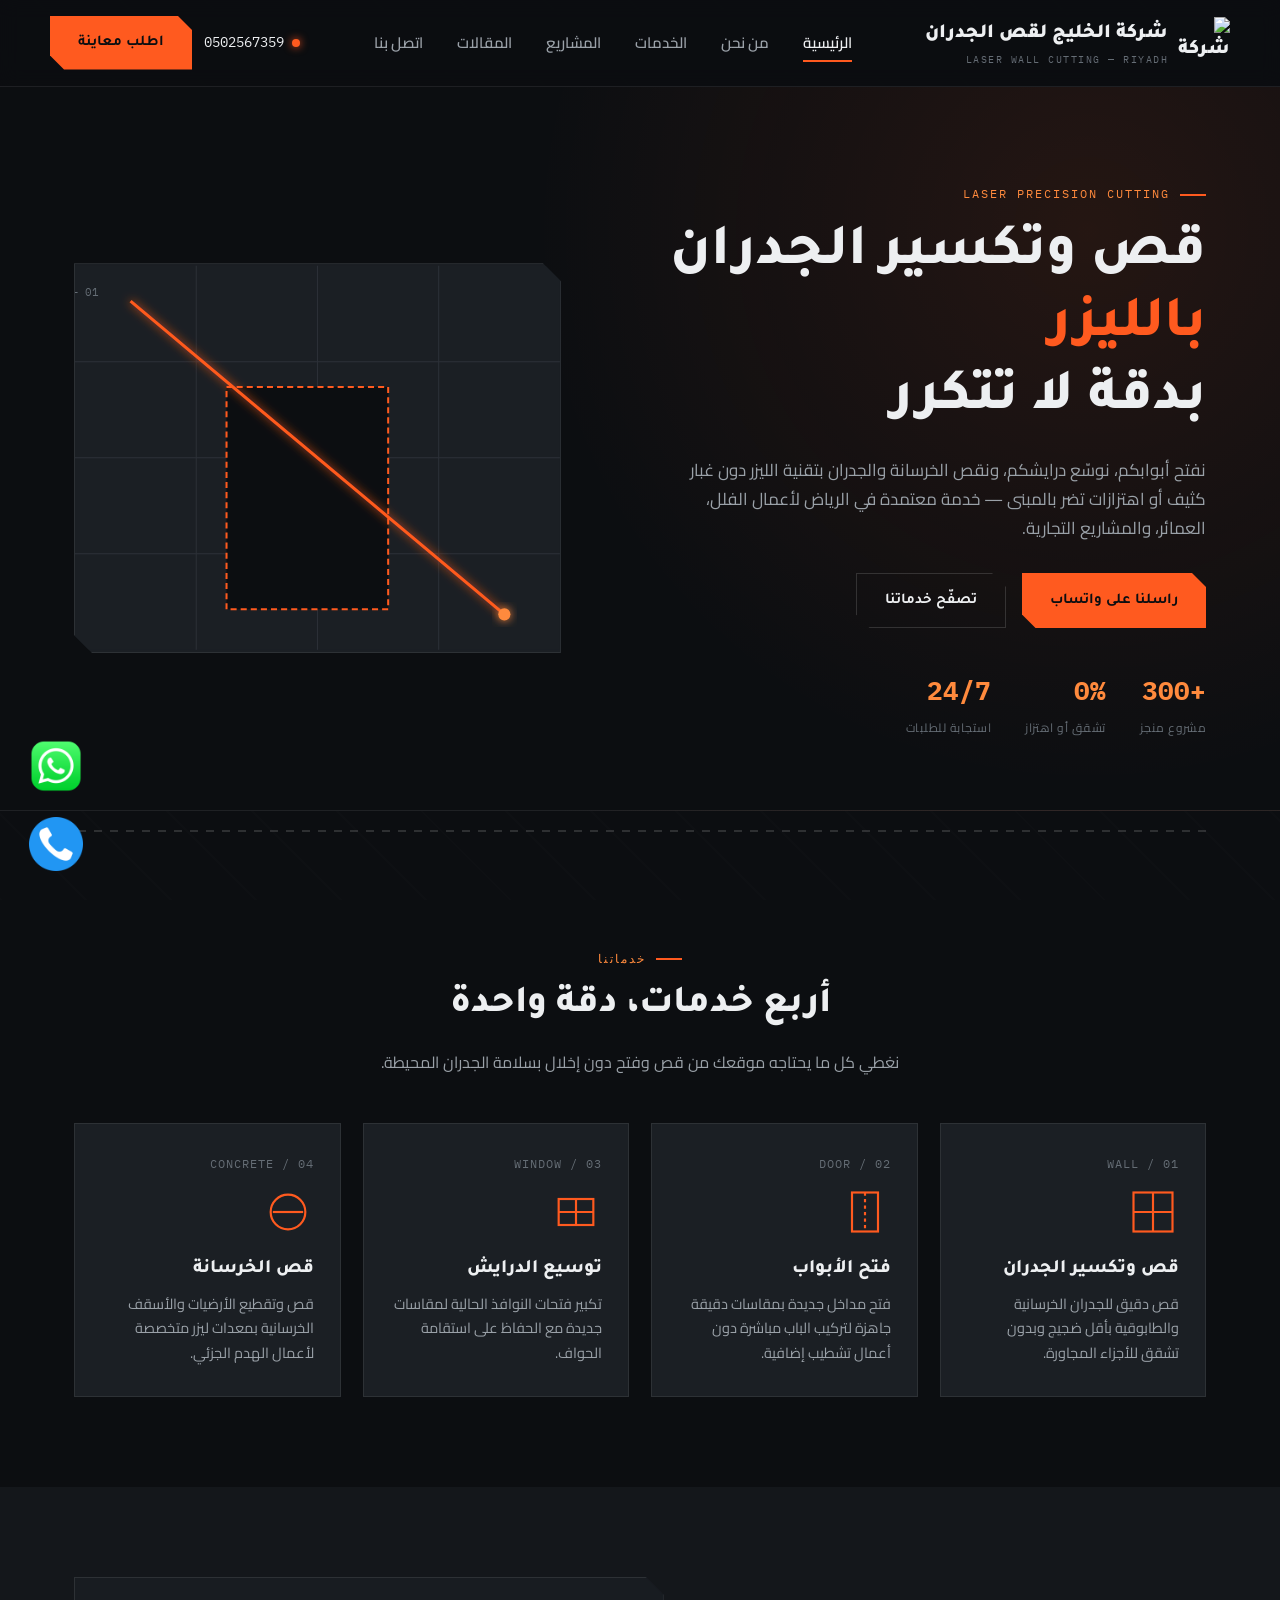
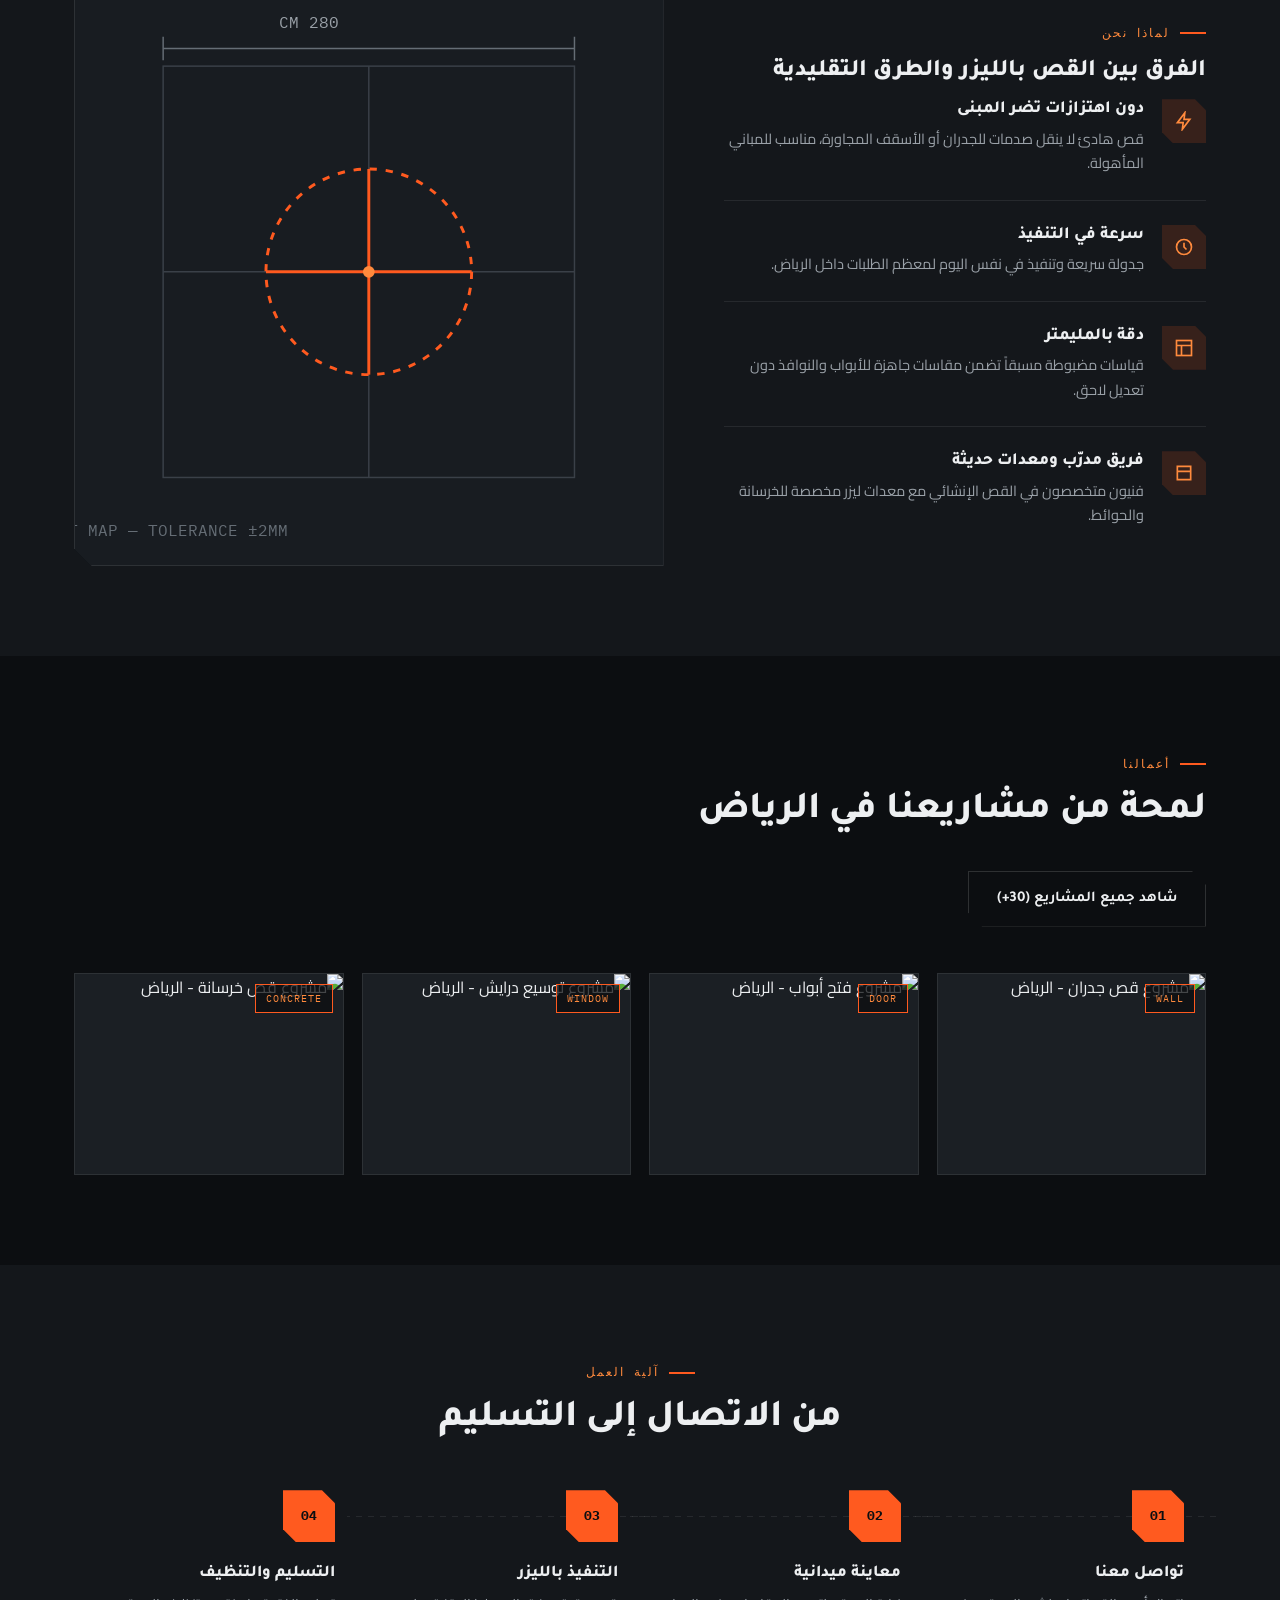
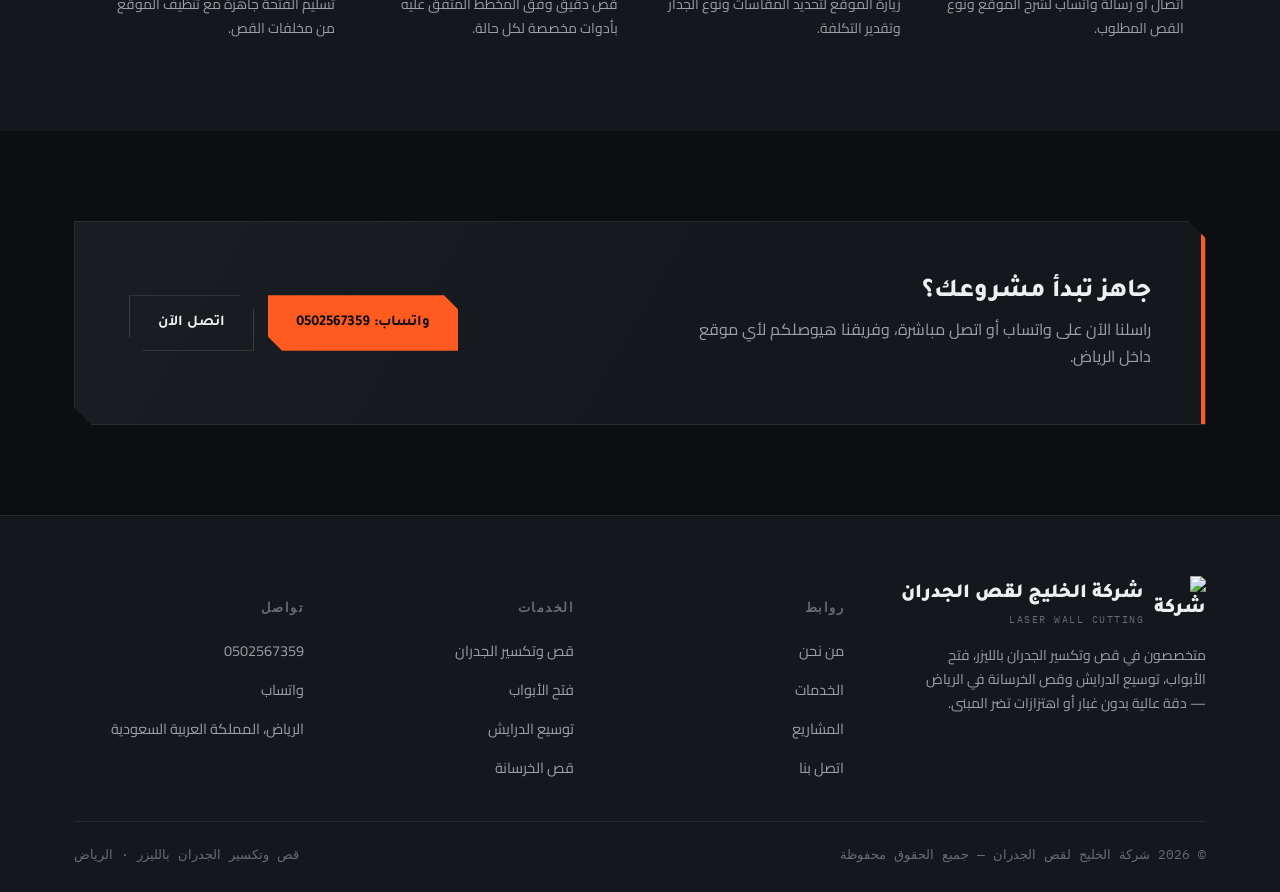
==== index.html @ 2fb1eea0 "nnnnn" ====
<!doctype html>
<html lang="ar" dir="rtl">
<head>
<meta charset="UTF-8">
<meta name="viewport" content="width=device-width, initial-scale=1.0">
<title>شركة الخليج لقص الجدران | قص وتكسير الجدران بالليزر في الرياض</title>
<meta name="description" content="شركة الخليج لقص الجدران - شركة متخصصة في قص وتكسير الجدران بالليزر، فتح الأبواب، توسيع الدرايش وقص الخرسانة في الرياض. دقة عالية بدون غبار أو اهتزازات.">
<link rel="preconnect" href="https://fonts.googleapis.com">
<link rel="preconnect" href="https://fonts.gstatic.com" crossorigin>
<link href="https://fonts.googleapis.com/css2?family=Tajawal:wght@500;700;800;900&family=Cairo:wght@400;500;600;700&family=IBM+Plex+Mono:wght@400;500&display=swap" rel="stylesheet">
<link rel="stylesheet" href="css/style.css">
</head>
<body>

<header class="site-header">
  <div class="container nav-wrap">
    <a href="index.html" class="brand">
      <img class="brand-logo" src="images/logo.png" alt="شركة الخليج لقص الجدران">
      <span>شركة الخليج لقص الجدران<small>LASER WALL CUTTING — RIYADH</small></span>
    </a>
    <nav class="nav-links">
      <a href="index.html" class="active">الرئيسية</a>
      <a href="about.html">من نحن</a>
      <a href="services.html">الخدمات</a>
      <a href="projects.html">المشاريع</a>
      <a href="articles.html">المقالات</a>
      <a href="contact.html">اتصل بنا</a>
    </nav>
    <div class="nav-cta">
      <a href="tel:+966502567359" class="nav-phone"><span class="dot"></span> 0502567359</a>
      <a href="contact.html" class="btn btn-primary">اطلب معاينة</a>
    </div>
    <button class="menu-toggle" aria-label="القائمة">☰</button>
  </div>
</header>

<!-- ============ HERO ============ -->
<section class="hero">
  <div class="container hero-grid">
    <div>
      <div class="eyebrow">LASER PRECISION CUTTING</div>
      <h1>قص وتكسير الجدران <span>بالليزر</span><br>بدقة لا تتكرر</h1>
      <p class="hero-lead">
        نفتح أبوابكم، نوسّع درايشكم، ونقص الخرسانة والجدران بتقنية الليزر
        دون غبار كثيف أو اهتزازات تضر بالمبنى — خدمة معتمدة في الرياض
        لأعمال الفلل، العمائر، والمشاريع التجارية.
      </p>
      <div class="hero-actions">
        <a href="#" class="btn btn-primary" data-whatsapp-link>راسلنا على واتساب</a>
        <a href="services.html" class="btn btn-outline">تصفّح خدماتنا</a>
      </div>
      <div class="hero-stats">
        <div class="stat"><b>+300</b><span>مشروع منجز</span></div>
        <div class="stat"><b>0%</b><span>تشقق أو اهتزاز</span></div>
        <div class="stat"><b>24/7</b><span>استجابة للطلبات</span></div>
      </div>
    </div>
    <div class="hero-art cut-corner">
      <svg viewBox="0 0 480 380" xmlns="http://www.w3.org/2000/svg">
        <defs>
          <filter id="glow1" x="-50%" y="-50%" width="200%" height="200%">
            <feGaussianBlur stdDeviation="5" result="blur"/>
            <feMerge><feMergeNode in="blur"/><feMergeNode in="SourceGraphic"/></feMerge>
          </filter>
        </defs>
        <rect width="480" height="380" fill="#1b1f24"/>
        <g stroke="#2c3138" stroke-width="1">
          <line x1="0" y1="95" x2="480" y2="95"/>
          <line x1="0" y1="190" x2="480" y2="190"/>
          <line x1="0" y1="285" x2="480" y2="285"/>
          <line x1="120" y1="0" x2="120" y2="380"/>
          <line x1="240" y1="0" x2="240" y2="380"/>
          <line x1="360" y1="0" x2="360" y2="380"/>
        </g>
        <rect x="150" y="120" width="160" height="220" fill="#0c0e11" stroke="#ff5a1f" stroke-width="2" stroke-dasharray="6 4"/>
        <line x1="55" y1="35" x2="425" y2="345" stroke="#ff5a1f" stroke-width="3" filter="url(#glow1)"/>
        <circle cx="425" cy="345" r="6" fill="#ff8a3d" filter="url(#glow1)"/>
        <text x="24" y="30" font-family="IBM Plex Mono, monospace" font-size="11" fill="#656d75">WALL SECTION — 01</text>
      </svg>
    </div>
  </div>
</section>

<div class="container">
  <div class="laser-divider"><div class="beam-line"></div><div class="spark"></div></div>
</div>

<!-- ============ SERVICES ============ -->
<section class="section reveal">
  <div class="container">
    <div class="section-head center">
      <div class="eyebrow" style="justify-content:center">خدماتنا</div>
      <h2>أربع خدمات، دقة واحدة</h2>
      <p>نغطي كل ما يحتاجه موقعك من قص وفتح دون إخلال بسلامة الجدران المحيطة.</p>
    </div>
    <div class="services-grid">
      <div class="service-card">
        <span class="num">01 / WALL</span>
        <div class="icon"><svg viewBox="0 0 48 48" fill="none" stroke="currentColor" stroke-width="2"><rect x="6" y="6" width="36" height="36"/><line x1="6" y1="24" x2="42" y2="24"/><line x1="24" y1="6" x2="24" y2="42"/></svg></div>
        <h3>قص وتكسير الجدران</h3>
        <p>قص دقيق للجدران الخرسانية والطابوقية بأقل ضجيج وبدون تشقق للأجزاء المجاورة.</p>
      </div>
      <div class="service-card">
        <span class="num">02 / DOOR</span>
        <div class="icon"><svg viewBox="0 0 48 48" fill="none" stroke="currentColor" stroke-width="2"><rect x="12" y="6" width="24" height="36"/><line x1="24" y1="6" x2="24" y2="42" stroke-dasharray="3 3"/></svg></div>
        <h3>فتح الأبواب</h3>
        <p>فتح مداخل جديدة بمقاسات دقيقة جاهزة لتركيب الباب مباشرة دون أعمال تشطيب إضافية.</p>
      </div>
      <div class="service-card">
        <span class="num">03 / WINDOW</span>
        <div class="icon"><svg viewBox="0 0 48 48" fill="none" stroke="currentColor" stroke-width="2"><rect x="8" y="12" width="32" height="24"/><line x1="8" y1="24" x2="40" y2="24"/><line x1="24" y1="12" x2="24" y2="36"/></svg></div>
        <h3>توسيع الدرايش</h3>
        <p>تكبير فتحات النوافذ الحالية لمقاسات جديدة مع الحفاظ على استقامة الحواف.</p>
      </div>
      <div class="service-card">
        <span class="num">04 / CONCRETE</span>
        <div class="icon"><svg viewBox="0 0 48 48" fill="none" stroke="currentColor" stroke-width="2"><circle cx="24" cy="24" r="16"/><line x1="10" y1="24" x2="38" y2="24"/></svg></div>
        <h3>قص الخرسانة</h3>
        <p>قص وتقطيع الأرضيات والأسقف الخرسانية بمعدات ليزر متخصصة لأعمال الهدم الجزئي.</p>
      </div>
    </div>
  </div>
</section>

<!-- ============ WHY US ============ -->
<section class="section section-alt reveal">
  <div class="container why-wrap">
    <div>
      <div class="eyebrow">لماذا نحن</div>
      <h2>الفرق بين القص بالليزر والطرق التقليدية</h2>
      <div class="why-list">
        <div class="why-item">
          <div class="why-icon"><svg width="20" height="20" viewBox="0 0 24 24" fill="none" stroke="currentColor" stroke-width="2"><path d="M13 2 4 14h7l-1 8 9-12h-7z"/></svg></div>
          <div><h4>دون اهتزازات تضر المبنى</h4><p>قص هادئ لا ينقل صدمات للجدران أو الأسقف المجاورة، مناسب للمباني المأهولة.</p></div>
        </div>
        <div class="why-item">
          <div class="why-icon"><svg width="20" height="20" viewBox="0 0 24 24" fill="none" stroke="currentColor" stroke-width="2"><circle cx="12" cy="12" r="9"/><path d="M12 7v5l3 3"/></svg></div>
          <div><h4>سرعة في التنفيذ</h4><p>جدولة سريعة وتنفيذ في نفس اليوم لمعظم الطلبات داخل الرياض.</p></div>
        </div>
        <div class="why-item">
          <div class="why-icon"><svg width="20" height="20" viewBox="0 0 24 24" fill="none" stroke="currentColor" stroke-width="2"><rect x="3" y="3" width="18" height="18"/><path d="M3 9h18M9 21V9"/></svg></div>
          <div><h4>دقة بالمليمتر</h4><p>قياسات مضبوطة مسبقاً تضمن مقاسات جاهزة للأبواب والنوافذ دون تعديل لاحق.</p></div>
        </div>
        <div class="why-item">
          <div class="why-icon"><svg width="20" height="20" viewBox="0 0 24 24" fill="none" stroke="currentColor" stroke-width="2"><path d="M4 4h16v16H4z"/><path d="M4 10h16"/></svg></div>
          <div><h4>فريق مدرّب ومعدات حديثة</h4><p>فنيون متخصصون في القص الإنشائي مع معدات ليزر مخصصة للخرسانة والحوائط.</p></div>
        </div>
      </div>
    </div>
    <div class="why-visual cut-corner">
      <svg viewBox="0 0 400 400" xmlns="http://www.w3.org/2000/svg">
        <rect width="400" height="400" fill="#181c21"/>
        <g stroke="#3a4048" stroke-width="1" fill="none">
          <rect x="60" y="60" width="280" height="280"/>
          <line x1="60" y1="200" x2="340" y2="200"/>
          <line x1="200" y1="60" x2="200" y2="340"/>
        </g>
        <line x1="60" y1="48" x2="340" y2="48" stroke="#656d75" stroke-width="1"/>
        <line x1="60" y1="40" x2="60" y2="56" stroke="#656d75"/>
        <line x1="340" y1="40" x2="340" y2="56" stroke="#656d75"/>
        <text x="180" y="34" font-family="IBM Plex Mono, monospace" font-size="11" fill="#9aa1a8">280 CM</text>
        <circle cx="200" cy="200" r="70" fill="none" stroke="#ff5a1f" stroke-width="2" stroke-dasharray="5 6"/>
        <line x1="200" y1="130" x2="200" y2="270" stroke="#ff5a1f" stroke-width="2"/>
        <line x1="130" y1="200" x2="270" y2="200" stroke="#ff5a1f" stroke-width="2"/>
        <circle cx="200" cy="200" r="4" fill="#ff8a3d"/>
        <text x="145" y="380" font-family="IBM Plex Mono, monospace" font-size="11" fill="#656d75">CUT MAP — TOLERANCE ±2MM</text>
      </svg>
    </div>
  </div>
</section>

<!-- ============ PROJECTS PREVIEW ============ -->
<section class="section reveal">
  <div class="container">
    <div class="section-head" style="display:flex; align-items:flex-end; justify-content:space-between; flex-wrap:wrap; gap:16px;">
      <div>
        <div class="eyebrow">أعمالنا</div>
        <h2>لمحة من مشاريعنا في الرياض</h2>
      </div>
      <a href="projects.html" class="btn btn-outline">شاهد جميع المشاريع (30+)</a>
    </div>
    <div class="projects-grid">
      <div class="project-tile cut-corner-sm">
        <img src="images/projects/project-02.svg" alt="مشروع قص جدران - الرياض" loading="lazy">
        <span class="tag">WALL</span>
      </div>
      <div class="project-tile cut-corner-sm">
        <img src="images/projects/project-10.svg" alt="مشروع فتح أبواب - الرياض" loading="lazy">
        <span class="tag">DOOR</span>
      </div>
      <div class="project-tile cut-corner-sm">
        <img src="images/projects/project-17.svg" alt="مشروع توسيع درايش - الرياض" loading="lazy">
        <span class="tag">WINDOW</span>
      </div>
      <div class="project-tile cut-corner-sm">
        <img src="images/projects/project-25.svg" alt="مشروع قص خرسانة - الرياض" loading="lazy">
        <span class="tag">CONCRETE</span>
      </div>
    </div>
  </div>
</section>

<!-- ============ PROCESS ============ -->
<section class="section section-alt reveal">
  <div class="container">
    <div class="section-head center">
      <div class="eyebrow" style="justify-content:center">آلية العمل</div>
      <h2>من الاتصال إلى التسليم</h2>
    </div>
    <div class="process-track">
      <div class="process-step">
        <div class="step-num">01</div>
        <h4>تواصل معنا</h4>
        <p>اتصال أو رسالة واتساب لشرح الموقع ونوع القص المطلوب.</p>
      </div>
      <div class="process-step">
        <div class="step-num">02</div>
        <h4>معاينة ميدانية</h4>
        <p>زيارة الموقع لتحديد المقاسات ونوع الجدار وتقدير التكلفة.</p>
      </div>
      <div class="process-step">
        <div class="step-num">03</div>
        <h4>التنفيذ بالليزر</h4>
        <p>قص دقيق وفق المخطط المتفق عليه بأدوات مخصصة لكل حالة.</p>
      </div>
      <div class="process-step">
        <div class="step-num">04</div>
        <h4>التسليم والتنظيف</h4>
        <p>تسليم الفتحة جاهزة مع تنظيف الموقع من مخلفات القص.</p>
      </div>
    </div>
  </div>
</section>

<!-- ============ CTA ============ -->
<section class="section reveal">
  <div class="container">
    <div class="cta-band cut-corner">
      <div>
        <h3>جاهز تبدأ مشروعك؟</h3>
        <p>راسلنا الآن على واتساب أو اتصل مباشرة، وفريقنا هيوصلكم لأي موقع داخل الرياض.</p>
      </div>
      <div class="cta-actions">
        <a href="#" class="btn btn-primary" data-whatsapp-link>واتساب: 0502567359</a>
        <a href="#" class="btn btn-outline" data-call-link>اتصل الآن</a>
      </div>
    </div>
  </div>
</section>

<!-- ============ FOOTER ============ -->
<footer class="site-footer">
  <div class="container">
    <div class="footer-grid">
      <div class="footer-brand">
        <a href="index.html" class="brand" style="margin-bottom:16px;">
          <img class="brand-logo" src="images/logo.png" alt="شركة الخليج لقص الجدران">
          <span>شركة الخليج لقص الجدران<small>LASER WALL CUTTING</small></span>
        </a>
        <p>متخصصون في قص وتكسير الجدران بالليزر، فتح الأبواب، توسيع الدرايش وقص الخرسانة في الرياض — دقة عالية بدون غبار أو اهتزازات تضر المبنى.</p>
      </div>
      <div class="footer-col">
        <h5>روابط</h5>
        <ul>
          <li><a href="about.html">من نحن</a></li>
          <li><a href="services.html">الخدمات</a></li>
          <li><a href="projects.html">المشاريع</a></li>
          <li><a href="contact.html">اتصل بنا</a></li>
        </ul>
      </div>
      <div class="footer-col">
        <h5>الخدمات</h5>
        <ul>
          <li><a href="services.html">قص وتكسير الجدران</a></li>
          <li><a href="services.html">فتح الأبواب</a></li>
          <li><a href="services.html">توسيع الدرايش</a></li>
          <li><a href="services.html">قص الخرسانة</a></li>
        </ul>
      </div>
      <div class="footer-col">
        <h5>تواصل</h5>
        <ul>
          <li><a href="tel:+966502567359">0502567359</a></li>
          <li><a href="#" data-whatsapp-link>واتساب</a></li>
          <li><a href="contact.html">الرياض، المملكة العربية السعودية</a></li>
        </ul>
      </div>
    </div>
    <div class="footer-bottom">
      <span>© 2026 شركة الخليج لقص الجدران — جميع الحقوق محفوظة</span>
      <span>قص وتكسير الجدران بالليزر · الرياض</span>
    </div>
  </div>
</footer>

<div class="fab-stack">
  <a href="#" class="fab fab-whatsapp" data-whatsapp-link target="_blank" aria-label="تواصل عبر واتساب">
    <img src="icons/whatsapp.png" alt="واتساب">
    <span class="fab-label">راسلنا واتساب</span>
  </a>
  <a href="#" class="fab fab-call" data-call-link aria-label="اتصل الآن">
    <img src="icons/call.png" alt="اتصال">
    <span class="fab-label">اتصل الآن</span>
  </a>
</div>

<script src="js/script.js"></script>
</body>
</html>
---- css/style.css ----
/* =========================================================
   خط القطع | Khat Al-Qat' — Laser Wall Cutting, Riyadh
   Design tokens: graphite dark theme + laser-orange accent
   Signature: chamfered "cut corner" edges + animated laser divider
   ========================================================= */

:root{
  --bg:            #0c0e11;
  --bg-elevated:   #14171b;
  --surface:       #1b1f24;
  --surface-2:     #22262c;
  --border:        rgba(255,255,255,0.08);
  --border-strong: rgba(255,255,255,0.14);

  --steel:         #576270;
  --steel-light:   #7c8794;
  --concrete:      #948d7f;

  --laser:         #ff5a1f;
  --laser-bright:  #ff8a3d;
  --laser-dim:     rgba(255,90,31,0.15);

  --text:          #edeff1;
  --text-muted:    #9aa1a8;
  --text-faint:    #656d75;

  --font-display: 'Tajawal', sans-serif;
  --font-body:    'Cairo', sans-serif;
  --font-mono:    'IBM Plex Mono', monospace;

  --cut: 18px; /* chamfer size for signature cut-corner shape */
  --radius: 4px;

  --shadow-soft: 0 10px 30px rgba(0,0,0,0.35);
  --shadow-laser: 0 0 24px rgba(255,90,31,0.35);
}

*, *::before, *::after{ box-sizing: border-box; }
html{ scroll-behavior: smooth; }
body{
  margin:0;
  background: var(--bg);
  color: var(--text);
  font-family: var(--font-body);
  line-height: 1.7;
  -webkit-font-smoothing: antialiased;
  overflow-x: hidden;
}
img{ max-width:100%; display:block; }
a{ color: inherit; text-decoration:none; }
ul{ margin:0; padding:0; list-style:none; }
h1,h2,h3,h4{
  font-family: var(--font-display);
  margin: 0 0 .5em;
  line-height: 1.25;
  font-weight: 800;
}
p{ margin: 0 0 1em; color: var(--text-muted); }
section{ position: relative; }

.container{
  width: 100%;
  max-width: 1180px;
  margin: 0 auto;
  padding: 0 24px;
}

/* Background concrete texture (very subtle) */
body::before{
  content:"";
  position: fixed; inset:0;
  background-image:
    repeating-linear-gradient(45deg, rgba(255,255,255,0.012) 0 2px, transparent 2px 60px);
  pointer-events: none;
  z-index: 0;
}

/* ---------- Eyebrow / label ---------- */
.eyebrow{
  display:inline-flex;
  align-items:center;
  gap:10px;
  font-family: var(--font-mono);
  font-size: 12px;
  letter-spacing: 2px;
  color: var(--laser-bright);
  text-transform: uppercase;
  margin-bottom: 14px;
}
.eyebrow::before{
  content:"";
  width: 26px; height: 2px;
  background: var(--laser);
  display:inline-block;
}

/* ---------- Signature: chamfered "cut corner" shape ---------- */
.cut-corner{
  clip-path: polygon(0 0, calc(100% - var(--cut)) 0, 100% var(--cut), 100% 100%, var(--cut) 100%, 0 calc(100% - var(--cut)));
  position: relative;
}
.cut-corner-sm{
  --cut: 10px;
}

/* ---------- Signature: laser divider ---------- */
.laser-divider{
  position: relative;
  height: 40px;
  display:flex;
  align-items:center;
  overflow: hidden;
}
.laser-divider .beam-line{
  width:100%; height:2px;
  background: repeating-linear-gradient(to left, var(--border-strong) 0 8px, transparent 8px 16px);
}
.laser-divider .spark{
  position:absolute;
  right: -6%;
  top: 50%;
  width: 10px; height:10px;
  margin-top:-5px;
  border-radius:50%;
  background: var(--laser-bright);
  box-shadow: 0 0 12px 3px var(--laser), 0 0 24px 6px rgba(255,90,31,0.4);
  animation: travel 5s linear infinite;
}
@keyframes travel{
  0%{ right: -6%; }
  100%{ right: 106%; }
}
@media (prefers-reduced-motion: reduce){
  .laser-divider .spark{ animation: none; display:none; }
}

/* ---------- Buttons ---------- */
.btn{
  display: inline-flex;
  align-items: center;
  justify-content:center;
  gap: 10px;
  font-family: var(--font-display);
  font-weight: 700;
  font-size: 15px;
  padding: 14px 28px;
  border: none;
  cursor: pointer;
  clip-path: polygon(0 0, calc(100% - 14px) 0, 100% 14px, 100% 100%, 14px 100%, 0 calc(100% - 14px));
  transition: transform .2s ease, box-shadow .2s ease, background .2s ease;
  white-space: nowrap;
}
.btn-primary{
  background: var(--laser);
  color: #0c0e11;
}
.btn-primary:hover{
  background: var(--laser-bright);
  box-shadow: var(--shadow-laser);
  transform: translateY(-2px);
}
.btn-outline{
  background: transparent;
  color: var(--text);
  border: 1px solid var(--border-strong);
}
.btn-outline:hover{
  border-color: var(--laser);
  color: var(--laser-bright);
}
.btn-block{ width:100%; }

/* ---------- Header ---------- */
.site-header{
  position: sticky; top:0; z-index: 100;
  background: rgba(12,14,17,0.85);
  backdrop-filter: blur(10px);
  border-bottom: 1px solid var(--border);
}
.nav-wrap{
  display:flex; align-items:center; justify-content:space-between;
  padding: 16px 0;
}
.brand{
  display:flex; align-items:center; gap:10px;
  font-family: var(--font-display);
  font-weight: 900;
  font-size: 20px;
  color: var(--text);
}
.brand-logo{
  width: 52px;
  height: 52px;
  object-fit: contain;
  display:block;
  flex-shrink:0;
}
.brand small{
  display:block;
  font-family: var(--font-mono);
  font-size: 10px;
  letter-spacing: 1.5px;
  color: var(--text-faint);
  font-weight: 400;
}
.nav-links{
  display:flex; align-items:center; gap: 34px;
}
.nav-links a{
  font-size: 15px;
  color: var(--text-muted);
  font-weight: 600;
  position: relative;
  padding: 6px 0;
}
.nav-links a:hover, .nav-links a.active{ color: var(--text); }
.nav-links a.active::after{
  content:"";
  position:absolute; right:0; bottom:0;
  width:100%; height:2px;
  background: var(--laser);
}
.nav-cta{ display:flex; align-items:center; gap:12px; }
.nav-phone{
  font-family: var(--font-mono);
  font-size: 14px;
  color: var(--text);
  display:flex; align-items:center; gap:8px;
}
.nav-phone .dot{
  width:8px;height:8px;border-radius:50%;
  background: var(--laser); box-shadow: 0 0 8px var(--laser);
}
.menu-toggle{
  display:none;
  background:none; border:none; color:var(--text); font-size:26px; cursor:pointer;
}

@media (max-width: 900px){
  .nav-links{
    position: fixed; inset: 72px 0 0 0;
    background: var(--bg-elevated);
    flex-direction: column;
    padding: 30px 24px;
    gap: 24px;
    transform: translateY(-120%);
    transition: transform .3s ease;
    border-top: 1px solid var(--border);
  }
  .nav-links.open{ transform: translateY(0); }
  .menu-toggle{ display:block; }
  .nav-phone{ display:none; }
}

/* ---------- Hero ---------- */
.hero{
  position: relative;
  padding: 90px 0 70px;
  background:
    radial-gradient(circle at 85% 20%, rgba(255,90,31,0.10), transparent 45%),
    var(--bg);
  border-bottom: 1px solid var(--border);
  overflow:hidden;
}
.hero-grid{
  display:grid;
  grid-template-columns: 1.1fr .9fr;
  gap: 50px;
  align-items:center;
}
.hero h1{
  font-size: clamp(34px, 5vw, 58px);
  margin-bottom: 20px;
}
.hero h1 span{ color: var(--laser); }
.hero-lead{
  font-size: 17px;
  max-width: 520px;
  color: var(--text-muted);
  margin-bottom: 30px;
}
.hero-actions{ display:flex; gap:16px; flex-wrap:wrap; margin-bottom: 40px;}
.hero-stats{
  display:flex; gap: 34px; flex-wrap: wrap;
}
.hero-stats .stat b{
  display:block;
  font-family: var(--font-mono);
  font-size: 26px;
  color: var(--laser-bright);
}
.hero-stats .stat span{
  font-size: 12px;
  color: var(--text-faint);
  letter-spacing: .5px;
}
.hero-art{
  position: relative;
  background: var(--surface);
  border: 1px solid var(--border);
  aspect-ratio: 4/3.2;
  overflow:hidden;
}
.hero-art svg{ width:100%; height:100%; }

@media (max-width: 900px){
  .hero-grid{ grid-template-columns: 1fr; }
  .hero-art{ order:-1; }
}

/* ---------- Section titles ---------- */
.section-head{
  max-width: 640px;
  margin-bottom: 46px;
}
.section-head.center{ margin-inline:auto; text-align:center; }
.section-head h2{ font-size: clamp(26px, 3.4vw, 38px); }

.section{ padding: 90px 0; }
.section-alt{ background: var(--bg-elevated); }

/* ---------- Services grid ---------- */
.services-grid{
  display:grid;
  grid-template-columns: repeat(4, 1fr);
  gap: 22px;
}
.service-card{
  background: var(--surface);
  border: 1px solid var(--border);
  padding: 30px 26px;
  transition: border-color .25s ease, transform .25s ease;
}
.service-card:hover{
  border-color: var(--laser);
  transform: translateY(-4px);
}
.service-card .icon{
  width: 52px; height: 52px;
  margin-bottom: 20px;
  color: var(--laser);
}
.service-card h3{ font-size: 19px; margin-bottom: 10px; }
.service-card p{ font-size: 14.5px; margin-bottom: 0; }
.service-card .num{
  font-family: var(--font-mono);
  font-size: 12px;
  color: var(--text-faint);
  letter-spacing: 1px;
  margin-bottom: 12px;
  display:block;
}

@media (max-width: 1000px){ .services-grid{ grid-template-columns: repeat(2,1fr); } }
@media (max-width: 560px){ .services-grid{ grid-template-columns: 1fr; } }

/* ---------- Why us ---------- */
.why-wrap{
  display:grid;
  grid-template-columns: .9fr 1.1fr;
  gap: 60px;
  align-items:center;
}
.why-list{ display:flex; flex-direction:column; gap: 24px; }
.why-item{
  display:flex; gap: 18px;
  padding-bottom: 24px;
  border-bottom: 1px solid var(--border);
}
.why-item:last-child{ border-bottom:none; padding-bottom:0; }
.why-item .why-icon{
  flex: 0 0 auto;
  width: 44px; height:44px;
  background: var(--laser-dim);
  color: var(--laser-bright);
  display:flex; align-items:center; justify-content:center;
  clip-path: polygon(0 0, 75% 0, 100% 25%, 100% 100%, 25% 100%, 0 75%);
}
.why-item h4{ font-size:17px; margin-bottom:6px; }
.why-item p{ font-size: 14.5px; margin-bottom:0; }
.why-visual{
  background: var(--surface);
  border:1px solid var(--border);
  aspect-ratio: 1/1;
  position:relative;
  overflow:hidden;
}
.why-visual svg{ width:100%; height:100%; }

@media (max-width: 900px){
  .why-wrap{ grid-template-columns: 1fr; }
  .why-visual{ order:-1; max-width: 420px; margin: 0 auto; }
}

/* ---------- Process steps ---------- */
.process-track{
  display:grid;
  grid-template-columns: repeat(4,1fr);
  gap: 0;
  position: relative;
}
.process-step{
  padding: 0 22px;
  position: relative;
}
.process-step:not(:last-child)::after{
  content:"";
  position: absolute;
  top: 26px; left: -10px;
  width: calc(100% + 20px);
  height: 1px;
  background: repeating-linear-gradient(to left, var(--border) 0 6px, transparent 6px 12px);
}
.process-step .step-num{
  font-family: var(--font-mono);
  font-size: 13px;
  color: var(--bg);
  background: var(--laser);
  width: 52px; height:52px;
  display:flex; align-items:center; justify-content:center;
  margin-bottom: 22px;
  position: relative; z-index:2;
  clip-path: polygon(0 0, 75% 0, 100% 25%, 100% 100%, 25% 100%, 0 75%);
  font-weight: 700;
}
.process-step h4{ font-size:16.5px; margin-bottom:8px;}
.process-step p{ font-size:14px; margin-bottom:0; }

@media (max-width: 900px){
  .process-track{ grid-template-columns: 1fr 1fr; row-gap: 40px; }
  .process-step:nth-child(2)::after{ display:none; }
  .process-step:not(:last-child)::after{ display:none; }
}
@media (max-width: 560px){ .process-track{ grid-template-columns: 1fr; } }

/* ---------- Projects preview / grid ---------- */
.projects-grid{
  display:grid;
  grid-template-columns: repeat(4, 1fr);
  gap: 18px;
}
.projects-grid.full{ grid-template-columns: repeat(3, 1fr); }
.project-tile{
  position: relative;
  background: var(--surface);
  border: 1px solid var(--border);
  overflow: hidden;
  aspect-ratio: 4/3;
  cursor: pointer;
}
.project-tile img{
  width:100%; height:100%; object-fit: cover;
  transition: transform .4s ease;
}
.project-tile:hover img{ transform: scale(1.08); }
.project-tile .tag{
  position:absolute; right:10px; top:10px;
  font-family: var(--font-mono);
  font-size: 10px;
  letter-spacing: 1px;
  background: rgba(12,14,17,0.75);
  color: var(--laser-bright);
  padding: 5px 10px;
  border: 1px solid var(--laser);
}
.project-tile .expand{
  position:absolute; inset:0;
  background: linear-gradient(to top, rgba(12,14,17,0.85), transparent 55%);
  opacity:0; transition: opacity .25s ease;
  display:flex; align-items:flex-end; padding: 14px;
  font-family: var(--font-mono);
  font-size: 12px;
  color:#fff;
}
.project-tile:hover .expand{ opacity:1; }

@media (max-width: 1000px){
  .projects-grid, .projects-grid.full{ grid-template-columns: repeat(2, 1fr); }
}
@media (max-width: 560px){
  .projects-grid, .projects-grid.full{ grid-template-columns: 1fr 1fr; gap: 10px; }
}

/* Filter bar (projects page) */
.filter-bar{
  display:flex; gap:10px; flex-wrap:wrap; margin-bottom: 34px;
}
.filter-btn{
  font-family: var(--font-mono);
  font-size: 12.5px;
  letter-spacing: .5px;
  padding: 9px 18px;
  background: var(--surface);
  border: 1px solid var(--border);
  color: var(--text-muted);
  cursor: pointer;
  transition: all .2s ease;
}
.filter-btn:hover{ color: var(--text); }
.filter-btn.active{
  background: var(--laser);
  border-color: var(--laser);
  color: #0c0e11;
  font-weight: 700;
}

/* Lightbox */
.lightbox{
  position: fixed; inset:0; z-index: 300;
  background: rgba(6,7,9,0.92);
  display:none;
  align-items:center; justify-content:center;
  padding: 40px;
}
.lightbox.open{ display:flex; }
.lightbox-inner{ max-width: 800px; width:100%; text-align:center; }
.lightbox-inner img{ width:100%; border: 1px solid var(--border-strong); }
.lightbox-cap{
  font-family: var(--font-mono);
  color: var(--text-muted);
  margin-top: 16px;
  font-size: 13px;
}
.lightbox-close{
  position: absolute; top: 28px; left: 28px;
  background:none; border:1px solid var(--border-strong); color:var(--text);
  width: 44px; height:44px; cursor:pointer; font-size:20px;
}
.lightbox-nav{
  position:absolute; top:50%; transform:translateY(-50%);
  background: rgba(255,255,255,0.05); border:1px solid var(--border-strong);
  color:var(--text); width:48px; height:48px; cursor:pointer; font-size:20px;
}
.lightbox-prev{ right: 28px; }
.lightbox-next{ left: 28px; }

/* ---------- CTA banner ---------- */
.cta-band{
  background: linear-gradient(120deg, #1a1d21, #14171b 60%);
  border: 1px solid var(--border);
  padding: 54px;
  display:flex; align-items:center; justify-content:space-between;
  gap: 30px;
  flex-wrap: wrap;
  position: relative;
}
.cta-band::before{
  content:"";
  position:absolute; top:0; right:0;
  width: 4px; height:100%;
  background: var(--laser);
}
.cta-band h3{ font-size: 26px; margin-bottom: 8px; }
.cta-band p{ margin-bottom:0; max-width: 480px; }
.cta-actions{ display:flex; gap:14px; flex-wrap:wrap; }

/* ---------- About page bits ---------- */
.about-hero{
  padding: 70px 0 20px;
  border-bottom: 1px solid var(--border);
}
.value-grid{
  display:grid; grid-template-columns: repeat(3,1fr); gap:22px;
}
.value-card{
  background: var(--surface); border:1px solid var(--border);
  padding: 26px;
}
.value-card h4{ font-size:17px; margin-bottom:8px;}
.value-card p{ font-size:14.5px; margin-bottom:0;}
@media (max-width: 900px){ .value-grid{ grid-template-columns: 1fr 1fr; } }
@media (max-width: 560px){ .value-grid{ grid-template-columns: 1fr; } }

.split{
  display:grid; grid-template-columns: 1fr 1fr; gap: 60px; align-items:center;
}
@media (max-width: 900px){ .split{ grid-template-columns: 1fr; } }
.split-art{
  background: var(--surface); border:1px solid var(--border);
  aspect-ratio: 4/3.4; overflow:hidden;
}
.split-art svg{ width:100%; height:100%; }

/* ---------- Contact page ---------- */
.contact-wrap{
  display:grid;
  grid-template-columns: 1fr 1fr;
  gap: 40px;
  align-items:start;
}
@media (max-width: 900px){ .contact-wrap{ grid-template-columns:1fr; } }

.info-card{
  background: var(--surface); border:1px solid var(--border);
  padding: 30px;
  margin-bottom: 20px;
}
.info-row{
  display:flex; gap:16px; align-items:flex-start;
  padding: 16px 0;
  border-bottom: 1px solid var(--border);
}
.info-row:last-child{ border-bottom:none; padding-bottom:0; }
.info-row .ic{
  width:40px; height:40px; flex:0 0 auto;
  background: var(--laser-dim); color:var(--laser-bright);
  display:flex; align-items:center; justify-content:center;
  clip-path: polygon(0 0, 75% 0, 100% 25%, 100% 100%, 25% 100%, 0 75%);
}
.info-row h4{ font-size:15px; margin-bottom:4px; }
.info-row p, .info-row a{ font-size:14.5px; margin-bottom:0; color:var(--text-muted); }
.info-row a:hover{ color: var(--laser-bright); }

.map-frame{
  border:1px solid var(--border);
  overflow:hidden;
  height: 260px;
}
.map-frame iframe{ width:100%; height:100%; border:0; filter: grayscale(0.4) invert(0.92) contrast(0.9); }

.form-card{
  background: var(--surface); border:1px solid var(--border);
  padding: 34px;
}
.form-group{ margin-bottom: 20px; }
.form-group label{
  display:block; font-size: 13.5px; margin-bottom: 8px;
  color: var(--text-muted); font-family: var(--font-mono); letter-spacing: .3px;
}
.form-group input, .form-group select, .form-group textarea{
  width:100%;
  background: var(--bg-elevated);
  border: 1px solid var(--border);
  color: var(--text);
  padding: 13px 14px;
  font-family: var(--font-body);
  font-size: 15px;
  transition: border-color .2s ease;
}
.form-group input:focus, .form-group select:focus, .form-group textarea:focus{
  outline:none; border-color: var(--laser);
}
.form-group textarea{ resize: vertical; min-height: 110px; }
.form-note{
  font-size: 13px; color: var(--text-faint); margin-top: 14px; text-align:center;
}
.form-success{
  display:none;
  background: rgba(37,211,102,0.1);
  border: 1px solid #25D366;
  color: #6be3a0;
  padding: 14px 18px;
  font-size: 14px;
  margin-bottom: 18px;
}
.form-success.show{ display:block; }

/* ---------- Footer ---------- */
.site-footer{
  background: var(--bg-elevated);
  border-top: 1px solid var(--border);
  padding: 60px 0 26px;
}
.footer-grid{
  display:grid;
  grid-template-columns: 1.4fr 1fr 1fr 1fr;
  gap: 40px;
  margin-bottom: 40px;
}
.footer-brand p{ font-size: 14px; max-width: 280px; }
.footer-col h5{
  font-family: var(--font-mono);
  font-size: 12.5px;
  letter-spacing: 1.5px;
  color: var(--text-faint);
  margin-bottom: 18px;
  text-transform: uppercase;
}
.footer-col ul{ display:flex; flex-direction:column; gap: 12px; }
.footer-col a{ font-size: 14.5px; color: var(--text-muted); }
.footer-col a:hover{ color: var(--laser-bright); }
.footer-bottom{
  border-top: 1px solid var(--border);
  padding-top: 22px;
  display:flex; justify-content:space-between; flex-wrap:wrap; gap:12px;
  font-size: 13px; color: var(--text-faint);
  font-family: var(--font-mono);
}
@media (max-width: 900px){
  .footer-grid{ grid-template-columns: 1fr 1fr; }
}
@media (max-width: 560px){
  .footer-grid{ grid-template-columns: 1fr; }
}

/* ---------- Floating action buttons ---------- */
.fab-stack{
  position: fixed;
  left: 22px;
  bottom: 22px;
  z-index: 200;
  display:flex;
  flex-direction: column;
  gap: 10px;
}
.fab{
  width: 68px; height: 68px;
  border-radius: 50%;
  display:flex; align-items:center; justify-content:center;
  background: transparent !important;
  box-shadow: none !important;
  position: relative;
  transition: transform .2s ease;
}
.fab:hover{ transform: scale(1.12); }
.fab img{ width: 54px; height:54px; object-fit:contain; display:block; }
.fab-whatsapp, .fab-call{ background: transparent !important; }
.fab-call{ animation: none; }
.fab-label{
  position:absolute; right: 72px; top:50%; transform: translateY(-50%);
  background: var(--surface-2); border:1px solid var(--border-strong);
  padding: 6px 12px; font-size: 12.5px; white-space: nowrap;
  opacity:0; pointer-events:none; transition: opacity .2s ease;
  font-family: var(--font-mono);
}
.fab:hover .fab-label{ opacity:1; }

@media (max-width: 560px){
  .fab{ width: 52px; height:52px; }
  .fab img{ width:26px; height:26px; }
  .fab-stack{ left:14px; bottom:14px; }
  .fab-label{ display:none; }
}

/* ---------- Page hero (inner pages) ---------- */
.page-hero{
  padding: 60px 0 50px;
  border-bottom: 1px solid var(--border);
  background: radial-gradient(circle at 90% 10%, rgba(255,90,31,0.08), transparent 50%);
}
.breadcrumb{
  font-family: var(--font-mono);
  font-size: 12.5px;
  color: var(--text-faint);
  margin-bottom: 16px;
}
.breadcrumb a{ color: var(--text-muted); }
.breadcrumb a:hover{ color: var(--laser-bright); }

/* Reveal-on-scroll */
.reveal{ opacity:0; transform: translateY(24px); transition: opacity .6s ease, transform .6s ease; }
.reveal.in{ opacity:1; transform:none; }

/* Service detail rows */
.service-detail{
  display:grid; grid-template-columns: .5fr 1.5fr; gap: 40px;
  padding: 44px 0; border-bottom: 1px solid var(--border);
  align-items:start;
}
.service-detail:last-child{ border-bottom:none; }
.service-detail .sd-index{
  font-family: var(--font-mono);
  font-size: 60px; font-weight:700;
  color: transparent;
  -webkit-text-stroke: 1px var(--border-strong);
}
.service-detail h3{ font-size:24px; }
.service-tags{ display:flex; gap:10px; flex-wrap:wrap; margin-top:18px; }
.service-tags span{
  font-family: var(--font-mono);
  font-size: 11.5px;
  border: 1px solid var(--border-strong);
  padding: 6px 12px;
  color: var(--text-muted);
}
@media (max-width: 700px){
  .service-detail{ grid-template-columns: 1fr; }
  .service-detail .sd-index{ font-size: 34px; }
}

/* ---------- Articles ---------- */
.articles-grid{display:grid;grid-template-columns:repeat(3,1fr);gap:24px}
.article-card{background:var(--surface);border:1px solid var(--border);overflow:hidden;transition:transform .25s ease,border-color .25s ease,box-shadow .25s ease}
.article-card:hover{transform:translateY(-6px);border-color:var(--laser);box-shadow:var(--shadow-laser)}
.article-image{height:220px;position:relative;overflow:hidden}
.article-image img{width:100%;height:100%;object-fit:cover;transition:transform .4s ease}
.article-card:hover .article-image img{transform:scale(1.06)}
.article-category{position:absolute;top:14px;right:14px;background:var(--laser);color:#0c0e11;padding:5px 11px;font-size:12px;font-weight:700}
.article-content{padding:22px}
.article-meta{font-family:var(--font-mono);font-size:10px;color:var(--laser-bright);margin-bottom:9px}
.article-content h2{font-size:21px;margin-bottom:10px}
.article-content p{font-size:14px;line-height:1.9}
.article-link{display:inline-flex;gap:8px;color:var(--laser-bright);font-weight:700;font-size:14px}
.article-link span{transition:transform .2s ease}
.article-link:hover span{transform:translateX(-4px)}
@media(max-width:900px){.articles-grid{grid-template-columns:repeat(2,1fr)}}
@media(max-width:600px){.articles-grid{grid-template-columns:1fr}.article-image{height:210px}.article-content h2{font-size:19px}}


/* =========================================================
   FINAL RESPONSIVE PATCH — شركة الخليج لقص الجدران
   ========================================================= */

/* Prevent accidental horizontal overflow */
html, body {
  width: 100%;
  max-width: 100%;
  overflow-x: hidden;
}

.container {
  width: min(100%, 1180px);
}

/* Tablet */
@media (max-width: 900px) {
  .container {
    padding-left: 20px;
    padding-right: 20px;
  }

  .nav-wrap {
    min-height: 70px;
    padding: 12px 0;
  }

  .brand {
    min-width: 0;
    font-size: 17px;
    line-height: 1.25;
  }

  .brand > span:last-child {
    min-width: 0;
  }

  .brand small {
    font-size: 8px;
    letter-spacing: .8px;
    white-space: nowrap;
  }

  .nav-links {
    top: 70px;
    inset-inline: 0;
    height: calc(100dvh - 70px);
    overflow-y: auto;
    padding: 28px 20px 40px;
    align-items: center;
    justify-content: flex-start;
    z-index: 150;
  }

  .nav-links a {
    font-size: 18px;
    padding: 8px 0;
  }

  .nav-cta .btn {
    display: none;
  }

  .hero-grid,
  .about-grid,
  .contact-grid {
    grid-template-columns: 1fr;
    gap: 32px;
  }

  .hero {
    padding: 65px 0 55px;
  }

  .hero h1 {
    font-size: clamp(32px, 7vw, 50px);
  }

  .hero-lead {
    max-width: 100%;
  }

  .stats-grid,
  .services-grid,
  .projects-grid {
    grid-template-columns: repeat(2, minmax(0, 1fr));
  }

  .project-tile img {
    height: 240px;
  }

  .section-head {
    gap: 18px;
    flex-wrap: wrap;
  }

  .section-head h2 {
    font-size: clamp(26px, 5vw, 38px);
  }

  .service-detail {
    gap: 22px;
  }
}

/* Phones */
@media (max-width: 600px) {
  :root {
    --cut: 10px;
  }

  .container {
    padding-left: 16px;
    padding-right: 16px;
  }

  .site-header {
    position: sticky;
  }

  .nav-wrap {
    min-height: 64px;
    padding: 10px 0;
  }

  .brand {
    gap: 8px;
    font-size: 14px;
    max-width: calc(100% - 55px);
  }

  .brand .brand-mark {
    flex: 0 0 30px;
    width: 30px;
    height: 30px;
    font-size: 12px;
  }

  .brand small {
    display: none;
  }

  .menu-toggle {
    flex: 0 0 auto;
    width: 42px;
    height: 42px;
    display: inline-flex;
    align-items: center;
    justify-content: center;
    font-size: 24px;
    padding: 0;
  }

  .nav-links {
    top: 64px;
    height: calc(100dvh - 64px);
    padding: 26px 16px 40px;
    gap: 12px;
  }

  .nav-links a {
    width: 100%;
    text-align: center;
    font-size: 17px;
    padding: 11px 0;
  }

  .hero {
    padding: 48px 0 42px;
  }

  .hero h1 {
    font-size: clamp(29px, 9vw, 42px);
    line-height: 1.35;
  }

  .hero-lead {
    font-size: 15px;
    line-height: 1.9;
  }

  .hero-actions,
  .btn-group {
    display: flex;
    flex-direction: column;
    align-items: stretch;
    gap: 10px;
  }

  .hero-actions .btn,
  .btn-group .btn {
    width: 100%;
  }

  .stats-grid,
  .services-grid,
  .projects-grid,
  .articles-grid,
  .contact-grid,
  .footer-grid {
    grid-template-columns: 1fr;
  }

  .section {
    padding: 48px 0;
  }

  .section-head {
    display: block;
    margin-bottom: 26px;
  }

  .section-head h2 {
    font-size: 28px;
  }

  .section-head p {
    font-size: 14px;
  }

  .card,
  .service-card,
  .article-content {
    padding: 18px;
  }

  .project-tile img {
    height: 220px;
  }

  .article-image {
    height: 200px;
  }

  .page-hero {
    padding: 42px 0 34px;
  }

  .page-hero h1 {
    font-size: 32px;
  }

  .service-detail {
    padding: 30px 0;
  }

  .service-detail h3 {
    font-size: 21px;
  }

  .service-detail .sd-index {
    font-size: 30px;
  }

  .form-grid {
    grid-template-columns: 1fr !important;
  }

  input,
  textarea,
  select {
    width: 100%;
    max-width: 100%;
  }

  .fab-stack {
    left: 12px;
    bottom: 12px;
    gap: 10px;
  }

  .fab {
    width: 50px;
    height: 50px;
  }

  .fab img {
    width: 25px;
    height: 25px;
  }

  .footer-bottom {
    flex-direction: column;
    text-align: center;
    align-items: center;
  }
}

/* Very small phones */
@media (max-width: 380px) {
  .container {
    padding-left: 12px;
    padding-right: 12px;
  }

  .brand {
    font-size: 13px;
  }

  .hero h1 {
    font-size: 28px;
  }

  .btn {
    font-size: 14px;
    padding: 12px 18px;
  }

  .project-tile img {
    height: 190px;
  }
}

@media (max-width: 900px){ body.menu-open{ overflow:hidden; } }

/* Floating buttons used on the articles page */
.floating-actions{
  position:fixed;
  left:22px;
  bottom:22px;
  z-index:200;
  display:flex;
  flex-direction:column;
  gap:10px;
}
.float-btn{
  width:68px;
  height:68px;
  display:flex;
  align-items:center;
  justify-content:center;
  background:transparent !important;
  box-shadow:none !important;
  border:0 !important;
  transition:transform .2s ease;
}
.float-btn:hover{transform:scale(1.12);}
.float-btn img{width:54px;height:54px;object-fit:contain;display:block;}
@media (max-width:560px){
  .brand-logo{width:44px;height:44px;}
  .floating-actions{left:12px;bottom:12px;gap:8px;}
  .float-btn{width:60px;height:60px;}
  .float-btn img{width:50px;height:50px;}
  .fab{width:60px;height:60px;}
  .fab img{width:50px;height:50px;}
}
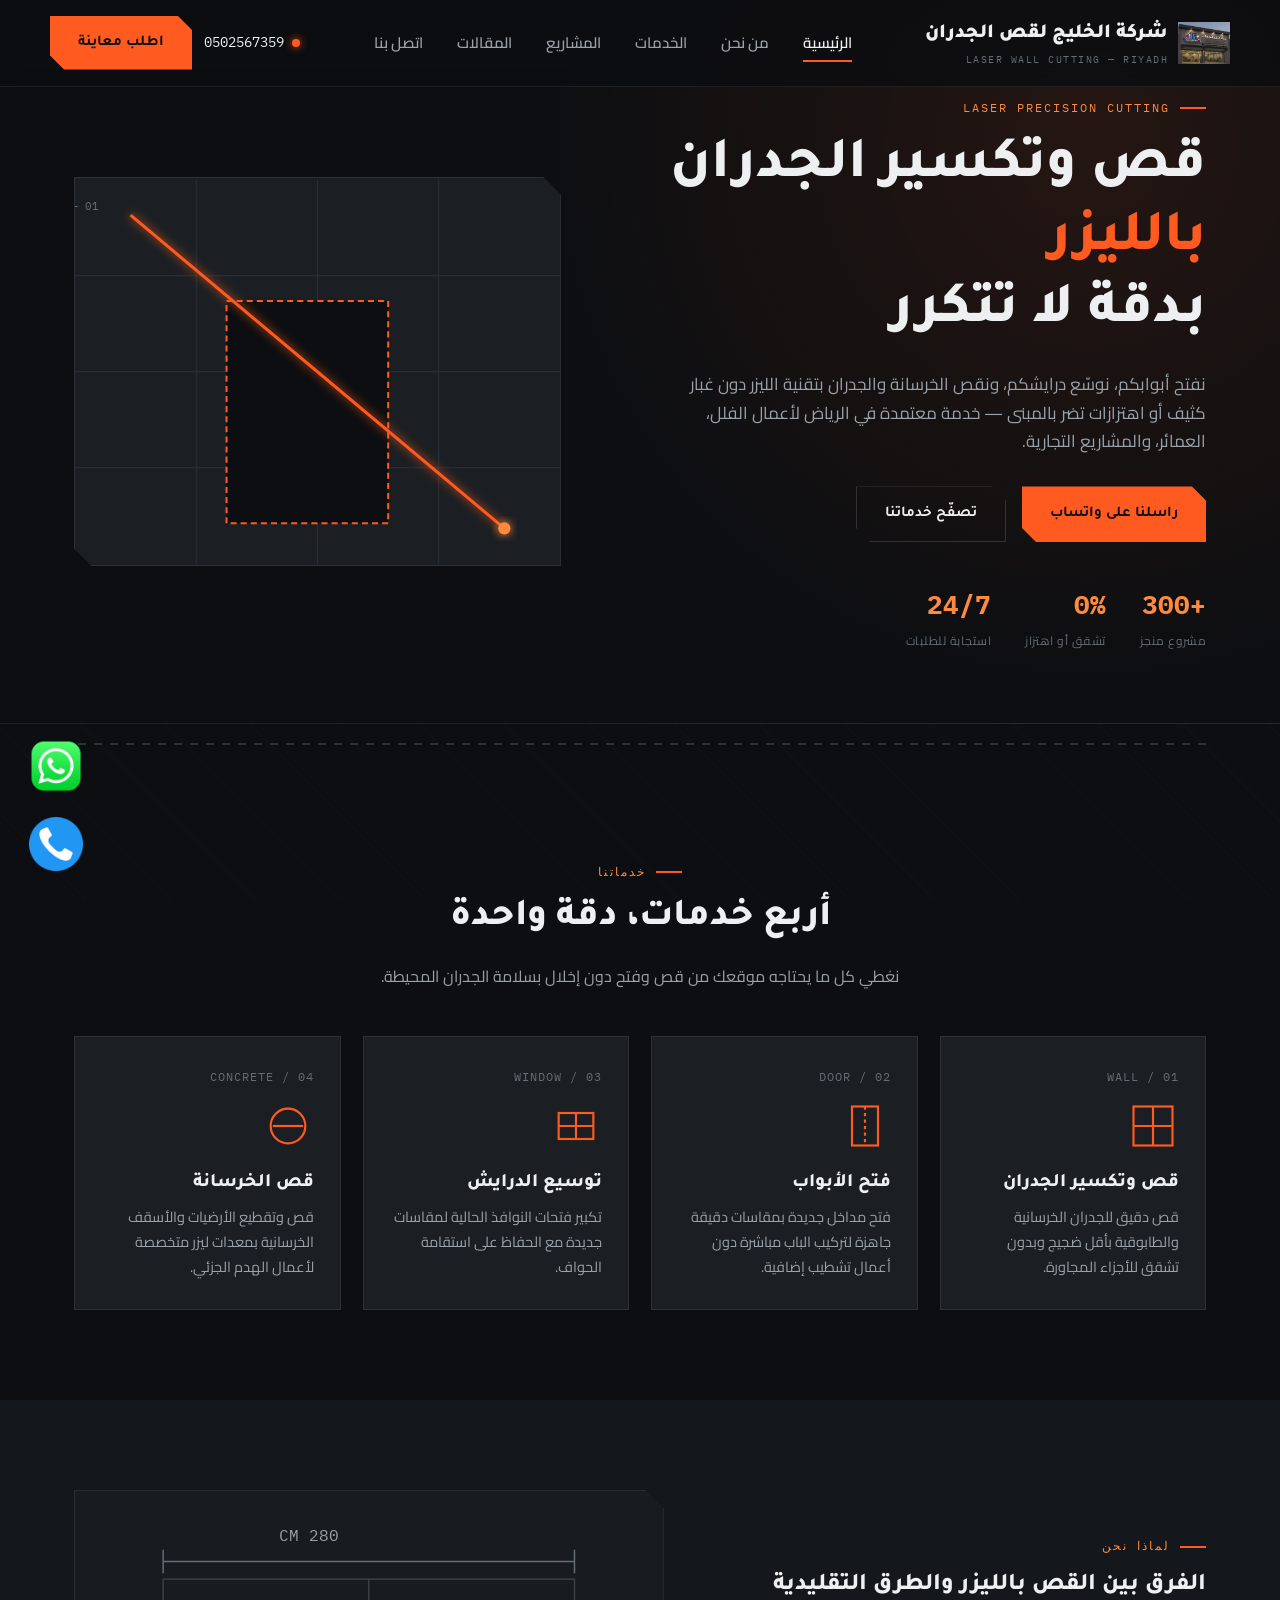
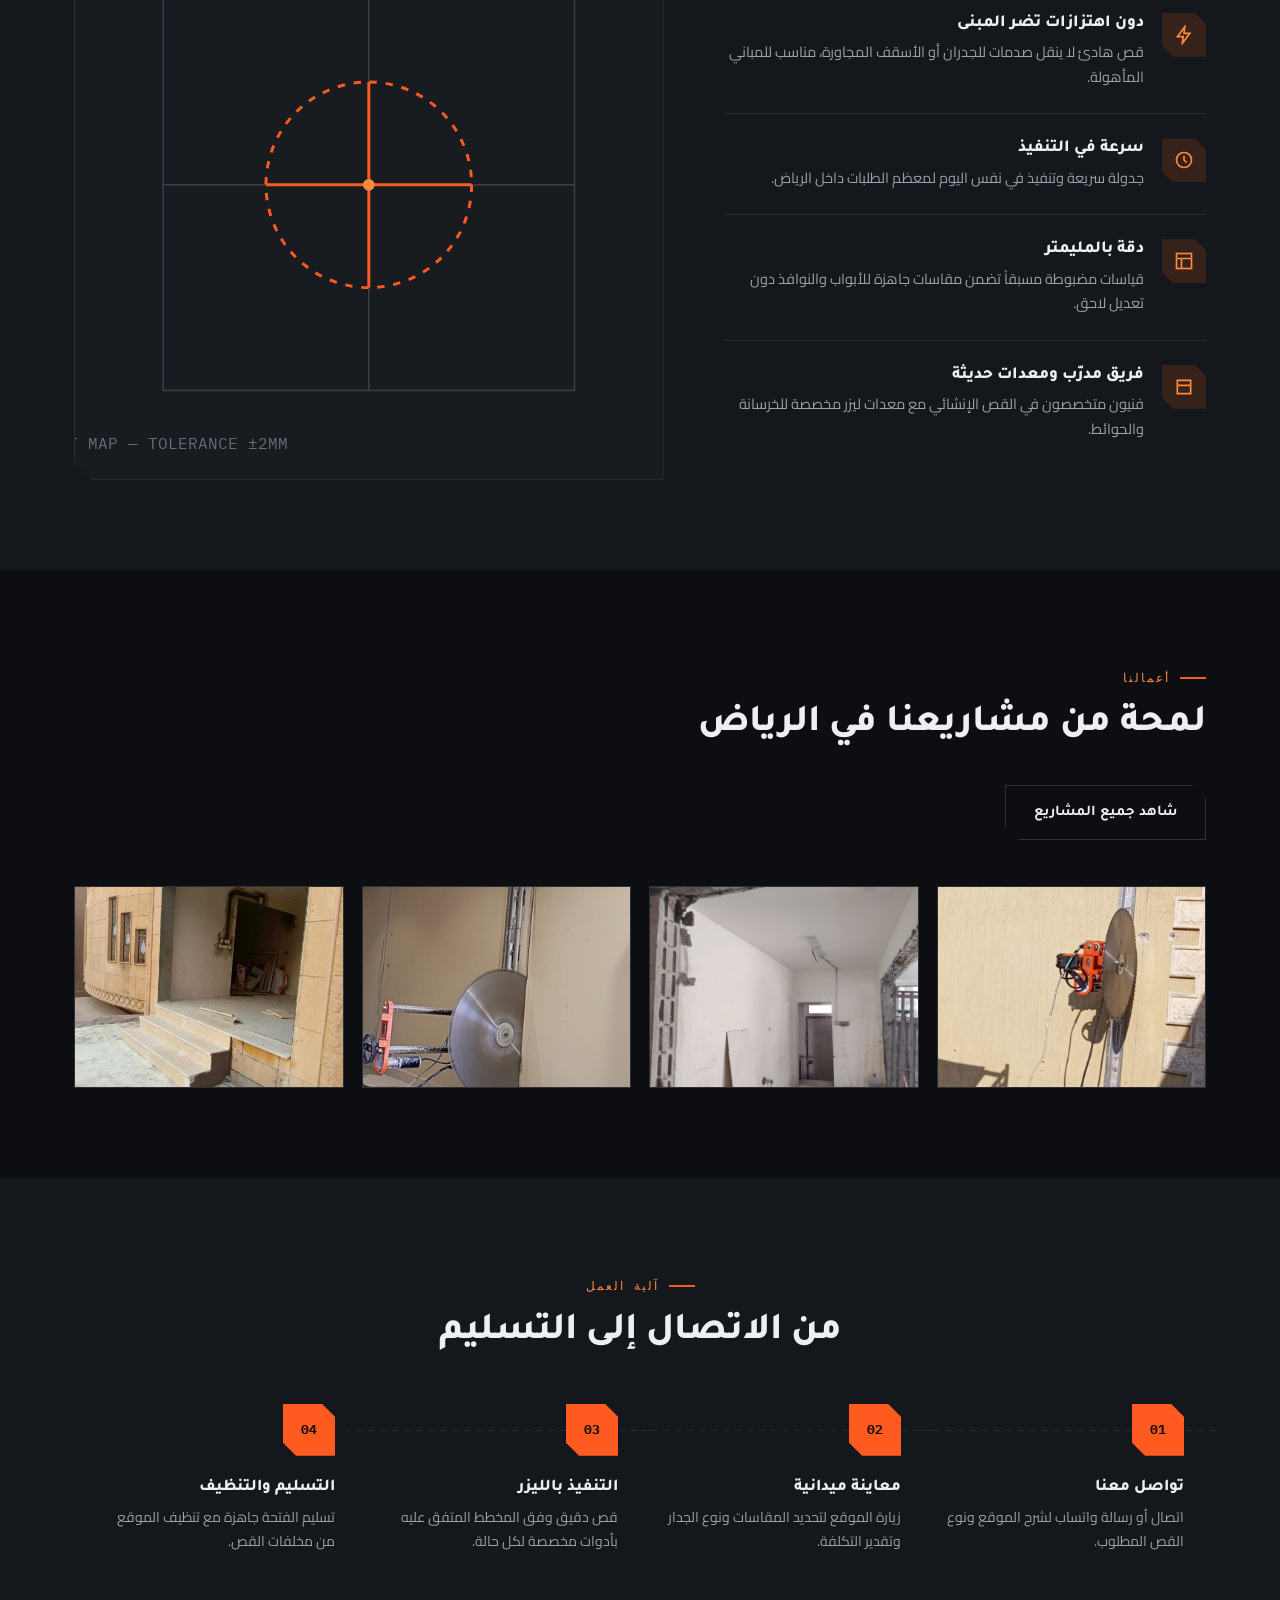
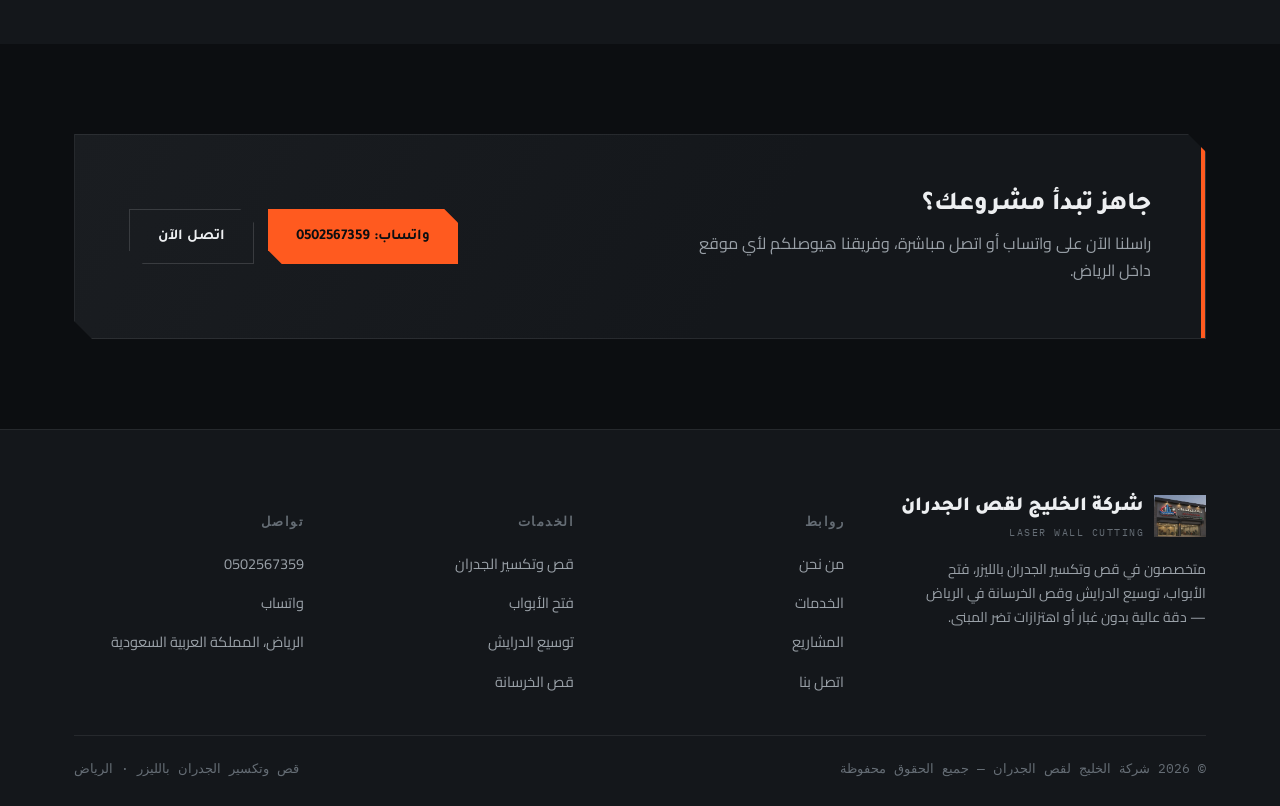
==== commit d714bfc4: "س" ====
--- a/index.html
+++ b/index.html
@@ -4,6 +4,7 @@
 <meta charset="UTF-8">
 <meta name="viewport" content="width=device-width, initial-scale=1.0">
 <title>شركة الخليج لقص الجدران | قص وتكسير الجدران بالليزر في الرياض</title>
+<link rel="icon" type="image/png" href="images/logo.png">
 <meta name="description" content="شركة الخليج لقص الجدران - شركة متخصصة في قص وتكسير الجدران بالليزر، فتح الأبواب، توسيع الدرايش وقص الخرسانة في الرياض. دقة عالية بدون غبار أو اهتزازات.">
 <link rel="preconnect" href="https://fonts.googleapis.com">
 <link rel="preconnect" href="https://fonts.gstatic.com" crossorigin>
@@ -177,24 +178,24 @@
         <div class="eyebrow">أعمالنا</div>
         <h2>لمحة من مشاريعنا في الرياض</h2>
       </div>
-      <a href="projects.html" class="btn btn-outline">شاهد جميع المشاريع (30+)</a>
+      <a href="projects.html" class="btn btn-outline">شاهد جميع المشاريع </a>
     </div>
     <div class="projects-grid">
       <div class="project-tile cut-corner-sm">
-        <img src="images/projects/project-02.svg" alt="مشروع قص جدران - الرياض" loading="lazy">
-        <span class="tag">WALL</span>
+        <img src="images/projects/project-2.jpeg" alt="مشروع قص جدران - الرياض" loading="lazy">
+        <!-- <span class="tag">WALL</span> -->
       </div>
       <div class="project-tile cut-corner-sm">
-        <img src="images/projects/project-10.svg" alt="مشروع فتح أبواب - الرياض" loading="lazy">
-        <span class="tag">DOOR</span>
+        <img src="images/projects/project-10.jpeg" alt="مشروع فتح أبواب - الرياض" loading="lazy">
+        <!-- <span class="tag">DOOR</span> -->
       </div>
       <div class="project-tile cut-corner-sm">
-        <img src="images/projects/project-17.svg" alt="مشروع توسيع درايش - الرياض" loading="lazy">
-        <span class="tag">WINDOW</span>
+        <img src="images/projects/project-17.jpeg" alt="مشروع توسيع درايش - الرياض" loading="lazy">
+        <!-- <span class="tag">WINDOW</span> -->
       </div>
       <div class="project-tile cut-corner-sm">
-        <img src="images/projects/project-25.svg" alt="مشروع قص خرسانة - الرياض" loading="lazy">
-        <span class="tag">CONCRETE</span>
+        <img src="images/projects/project-25.jpeg" alt="مشروع قص خرسانة - الرياض" loading="lazy">
+        <!-- <span class="tag">CONCRETE</span> -->
       </div>
     </div>
   </div>
--- a/css/style.css
+++ b/css/style.css
@@ -950,6 +950,11 @@
     font-size: 24px;
     padding: 0;
   }
+  .navbar {
+    position: sticky;
+    top: 0;
+    z-index: 1000;
+}
 
   .nav-links {
     top: 64px;
@@ -1144,3 +1149,27 @@
   .fab{width:60px;height:60px;}
   .fab img{width:50px;height:50px;}
 }
+.site-header {
+  position: fixed;
+  top: 0;
+  left: 0;
+  right: 0;
+  z-index: 1000;
+}
+
+@media (max-width: 600px) {
+  .projects-grid {
+    grid-template-columns: 1fr 1fr;
+    gap: 10px;
+  }
+
+  .project-tile {
+    aspect-ratio: 1 / 1;
+  }
+
+  .project-tile img {
+    width: 100%;
+    height: 100%;
+    object-fit: cover;
+  }
+}
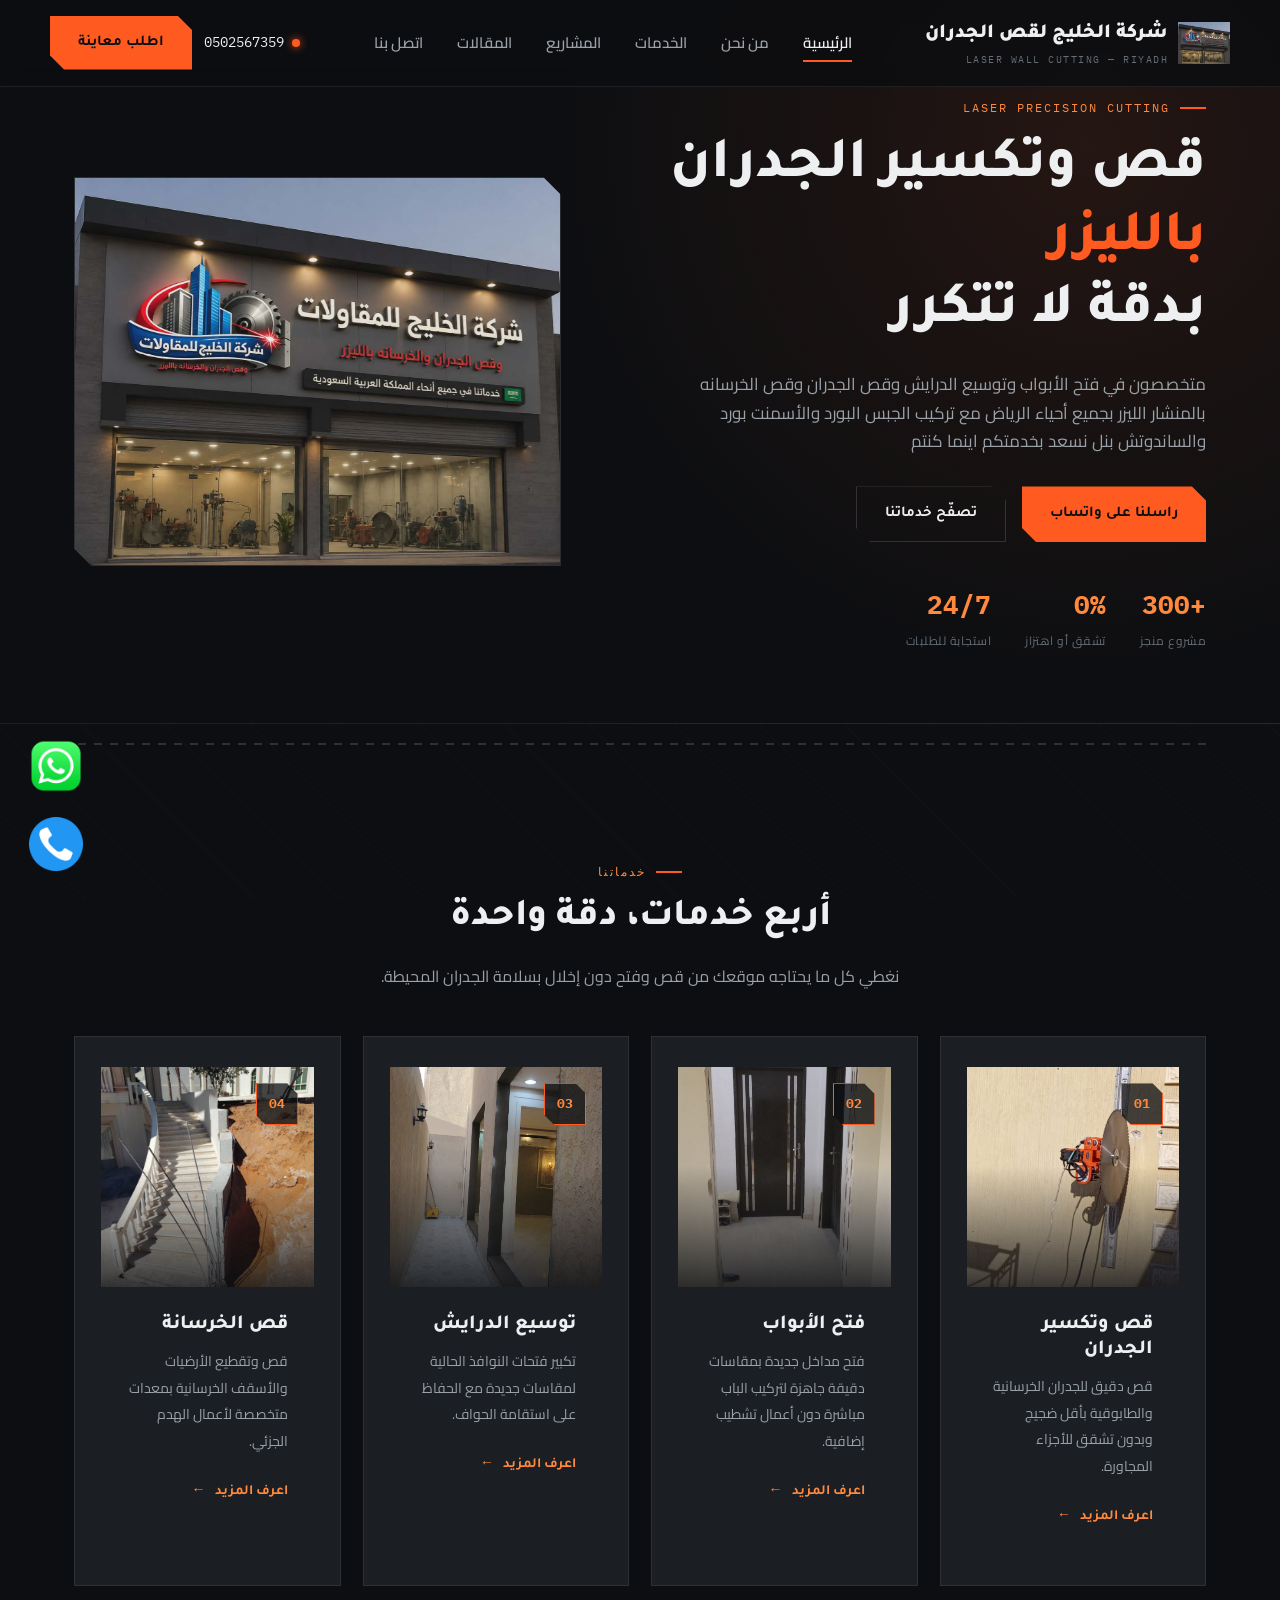
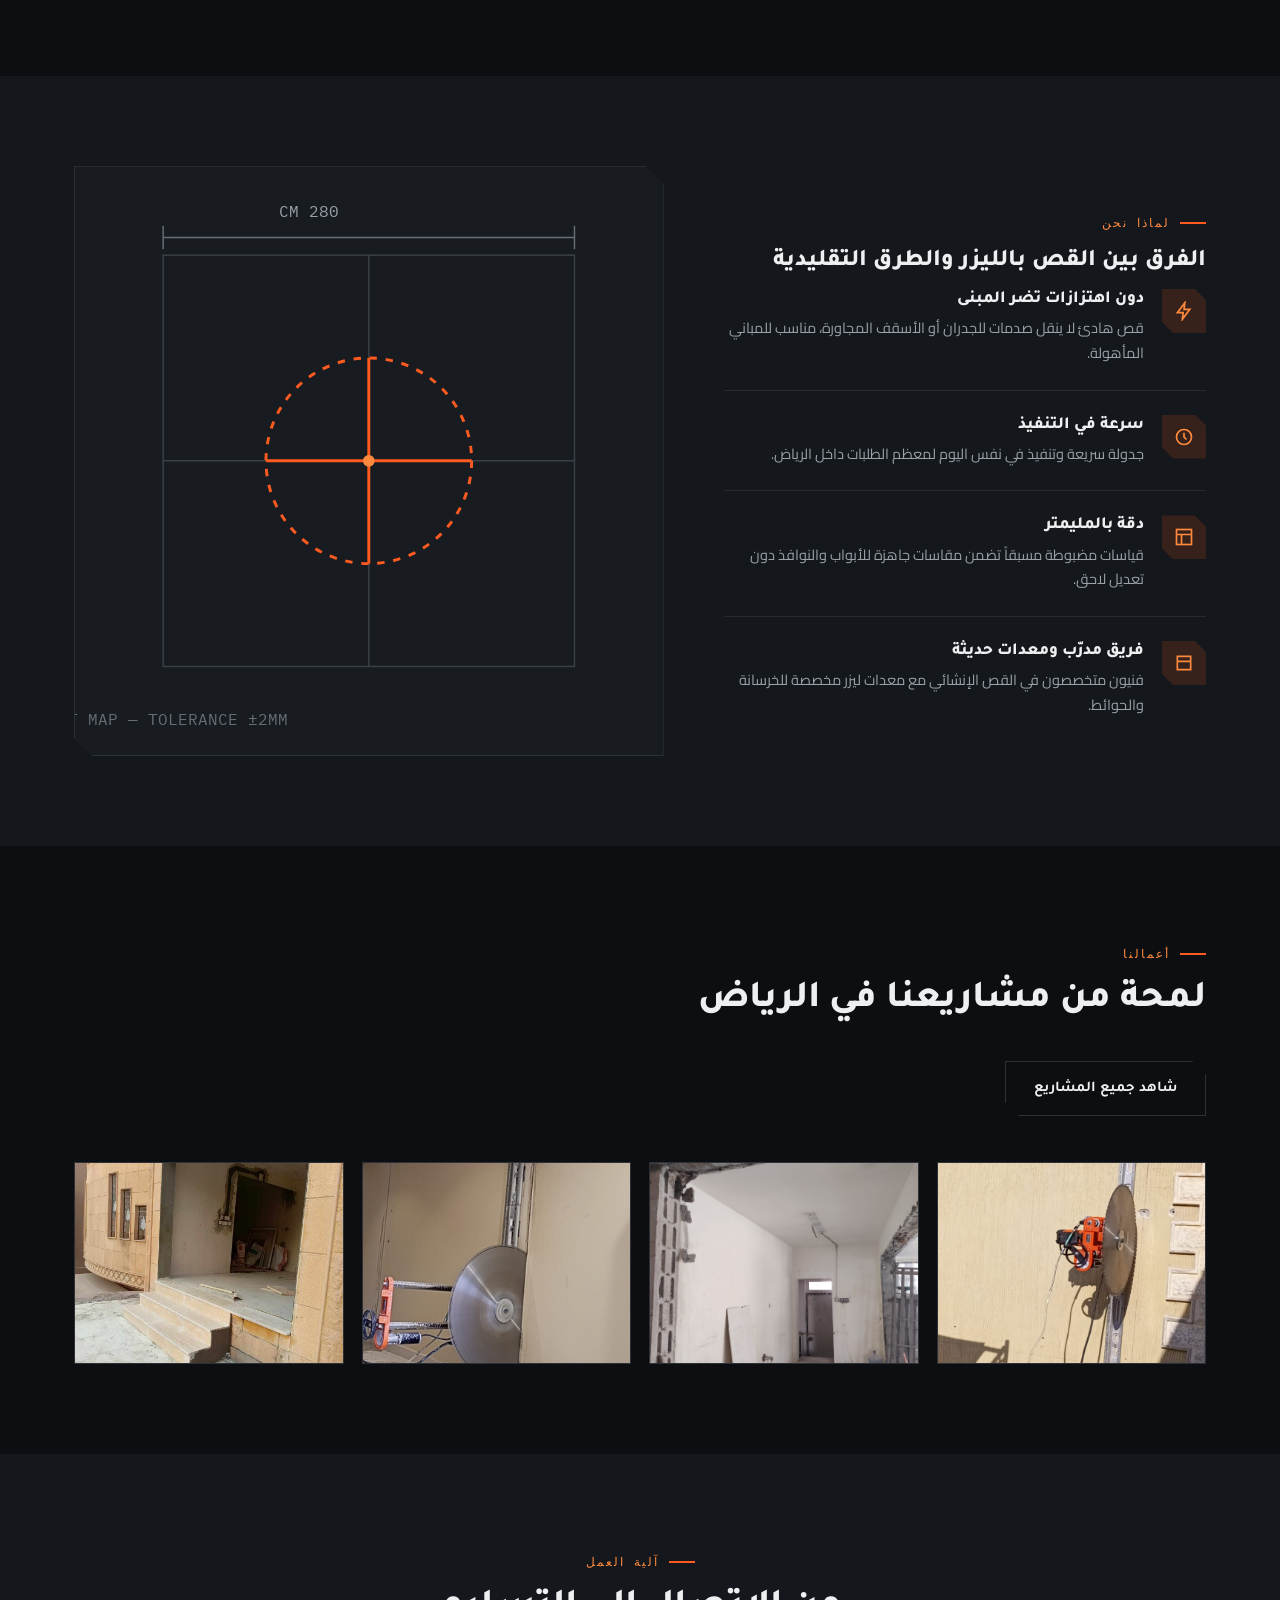
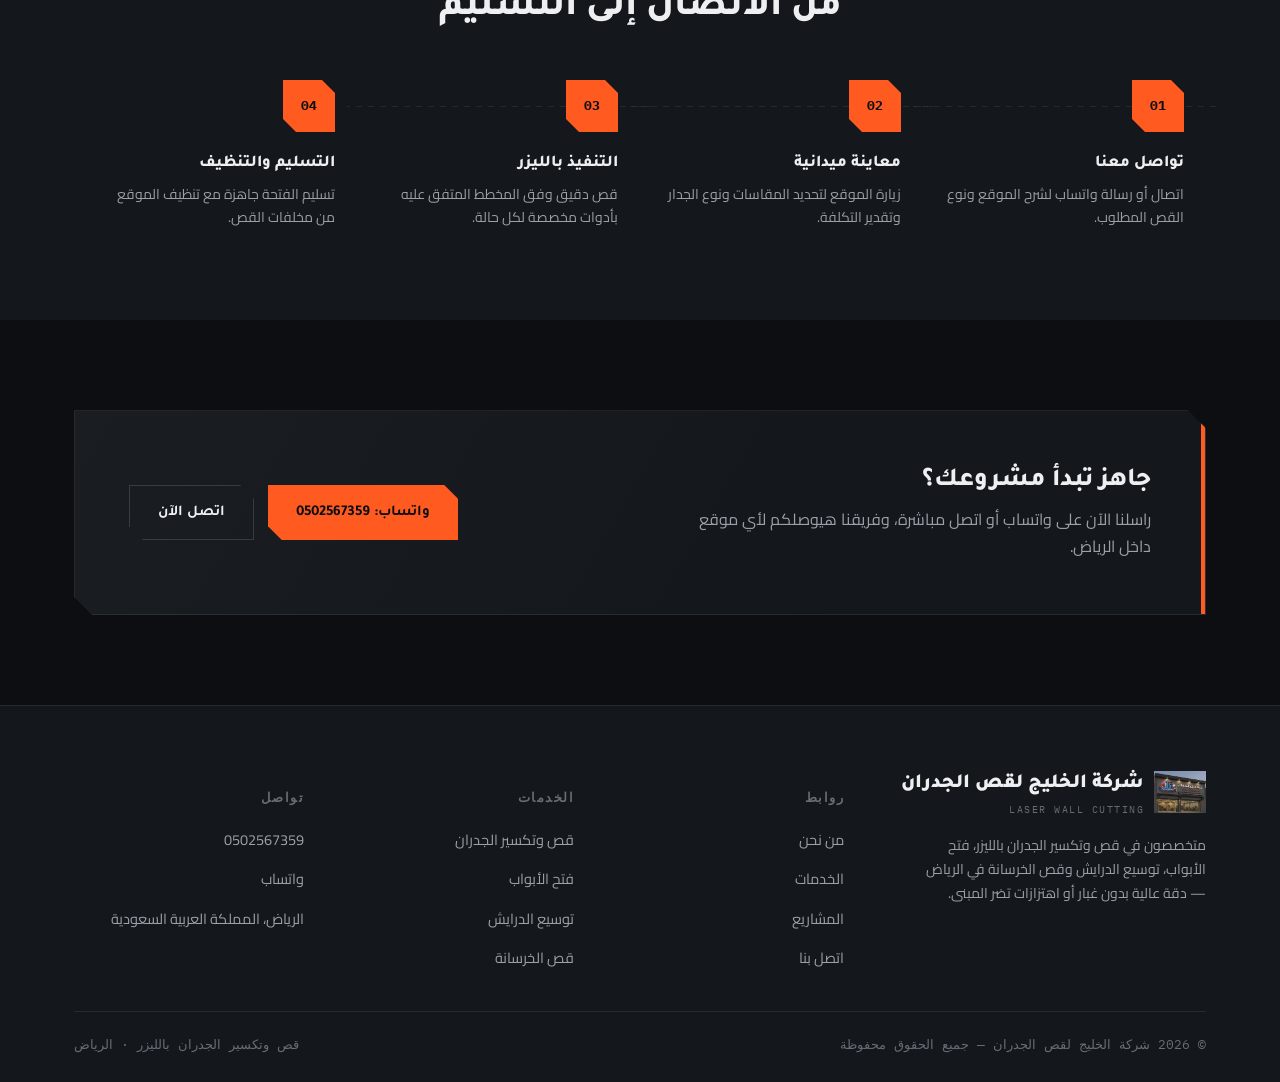
==== commit 3627a1f7: "yt" ====
--- a/index.html
+++ b/index.html
@@ -42,9 +42,7 @@
       <div class="eyebrow">LASER PRECISION CUTTING</div>
       <h1>قص وتكسير الجدران <span>بالليزر</span><br>بدقة لا تتكرر</h1>
       <p class="hero-lead">
-        نفتح أبوابكم، نوسّع درايشكم، ونقص الخرسانة والجدران بتقنية الليزر
-        دون غبار كثيف أو اهتزازات تضر بالمبنى — خدمة معتمدة في الرياض
-        لأعمال الفلل، العمائر، والمشاريع التجارية.
+       متخصصون في فتح الأبواب وتوسيع الدرايش وقص الجدران وقص الخرسانه بالمنشار الليزر بجميع أحياء الرياض مع تركيب الجبس البورد والأسمنت بورد والساندوتش بنل نسعد بخدمتكم اينما كنتم
       </p>
       <div class="hero-actions">
         <a href="#" class="btn btn-primary" data-whatsapp-link>راسلنا على واتساب</a>
@@ -56,29 +54,9 @@
         <div class="stat"><b>24/7</b><span>استجابة للطلبات</span></div>
       </div>
     </div>
-    <div class="hero-art cut-corner">
-      <svg viewBox="0 0 480 380" xmlns="http://www.w3.org/2000/svg">
-        <defs>
-          <filter id="glow1" x="-50%" y="-50%" width="200%" height="200%">
-            <feGaussianBlur stdDeviation="5" result="blur"/>
-            <feMerge><feMergeNode in="blur"/><feMergeNode in="SourceGraphic"/></feMerge>
-          </filter>
-        </defs>
-        <rect width="480" height="380" fill="#1b1f24"/>
-        <g stroke="#2c3138" stroke-width="1">
-          <line x1="0" y1="95" x2="480" y2="95"/>
-          <line x1="0" y1="190" x2="480" y2="190"/>
-          <line x1="0" y1="285" x2="480" y2="285"/>
-          <line x1="120" y1="0" x2="120" y2="380"/>
-          <line x1="240" y1="0" x2="240" y2="380"/>
-          <line x1="360" y1="0" x2="360" y2="380"/>
-        </g>
-        <rect x="150" y="120" width="160" height="220" fill="#0c0e11" stroke="#ff5a1f" stroke-width="2" stroke-dasharray="6 4"/>
-        <line x1="55" y1="35" x2="425" y2="345" stroke="#ff5a1f" stroke-width="3" filter="url(#glow1)"/>
-        <circle cx="425" cy="345" r="6" fill="#ff8a3d" filter="url(#glow1)"/>
-        <text x="24" y="30" font-family="IBM Plex Mono, monospace" font-size="11" fill="#656d75">WALL SECTION — 01</text>
-      </svg>
-    </div>
+<div class="hero-art cut-corner">
+    <img src="images/hero.png" alt="شركة الخليج لقص الجدران" class="hero-image">
+</div>
   </div>
 </section>
 
@@ -89,36 +67,120 @@
 <!-- ============ SERVICES ============ -->
 <section class="section reveal">
   <div class="container">
+
     <div class="section-head center">
       <div class="eyebrow" style="justify-content:center">خدماتنا</div>
       <h2>أربع خدمات، دقة واحدة</h2>
-      <p>نغطي كل ما يحتاجه موقعك من قص وفتح دون إخلال بسلامة الجدران المحيطة.</p>
-    </div>
+      <p>
+        نغطي كل ما يحتاجه موقعك من قص وفتح دون إخلال بسلامة الجدران المحيطة.
+      </p>
+    </div>
+
     <div class="services-grid">
+
+      <!-- خدمة 1 -->
       <div class="service-card">
-        <span class="num">01 / WALL</span>
-        <div class="icon"><svg viewBox="0 0 48 48" fill="none" stroke="currentColor" stroke-width="2"><rect x="6" y="6" width="36" height="36"/><line x1="6" y1="24" x2="42" y2="24"/><line x1="24" y1="6" x2="24" y2="42"/></svg></div>
-        <h3>قص وتكسير الجدران</h3>
-        <p>قص دقيق للجدران الخرسانية والطابوقية بأقل ضجيج وبدون تشقق للأجزاء المجاورة.</p>
-      </div>
+
+        <div class="service-image">
+          <img src="images/services/1.jpeg"
+               alt="قص وتكسير الجدران">
+          <span class="service-number">01</span>
+        </div>
+
+        <div class="service-content">
+          <!-- <span class="num">WALL</span> -->
+
+          <h3>قص وتكسير الجدران</h3>
+
+          <p>
+            قص دقيق للجدران الخرسانية والطابوقية بأقل ضجيج وبدون تشقق للأجزاء المجاورة.
+          </p>
+
+          <a href="services.html" class="service-link">
+            اعرف المزيد <span>←</span>
+          </a>
+        </div>
+
+      </div>
+
+
+      <!-- خدمة 2 -->
       <div class="service-card">
-        <span class="num">02 / DOOR</span>
-        <div class="icon"><svg viewBox="0 0 48 48" fill="none" stroke="currentColor" stroke-width="2"><rect x="12" y="6" width="24" height="36"/><line x1="24" y1="6" x2="24" y2="42" stroke-dasharray="3 3"/></svg></div>
-        <h3>فتح الأبواب</h3>
-        <p>فتح مداخل جديدة بمقاسات دقيقة جاهزة لتركيب الباب مباشرة دون أعمال تشطيب إضافية.</p>
-      </div>
+
+        <div class="service-image">
+          <img src="images/services/2.jpeg"
+               alt="فتح الأبواب">
+          <span class="service-number">02</span>
+        </div>
+
+        <div class="service-content">
+          <!-- <span class="num">DOOR</span> -->
+
+          <h3>فتح الأبواب</h3>
+
+          <p>
+            فتح مداخل جديدة بمقاسات دقيقة جاهزة لتركيب الباب مباشرة دون أعمال تشطيب إضافية.
+          </p>
+
+          <a href="services.html" class="service-link">
+            اعرف المزيد <span>←</span>
+          </a>
+        </div>
+
+      </div>
+
+
+      <!-- خدمة 3 -->
       <div class="service-card">
-        <span class="num">03 / WINDOW</span>
-        <div class="icon"><svg viewBox="0 0 48 48" fill="none" stroke="currentColor" stroke-width="2"><rect x="8" y="12" width="32" height="24"/><line x1="8" y1="24" x2="40" y2="24"/><line x1="24" y1="12" x2="24" y2="36"/></svg></div>
-        <h3>توسيع الدرايش</h3>
-        <p>تكبير فتحات النوافذ الحالية لمقاسات جديدة مع الحفاظ على استقامة الحواف.</p>
-      </div>
+
+        <div class="service-image">
+          <img src="images/services/3.jpeg"
+               alt="توسيع الدرايش والنوافذ">
+          <span class="service-number">03</span>
+        </div>
+
+        <div class="service-content">
+          <!-- <span class="num">WINDOW</span> -->
+
+          <h3>توسيع الدرايش</h3>
+
+          <p>
+            تكبير فتحات النوافذ الحالية لمقاسات جديدة مع الحفاظ على استقامة الحواف.
+          </p>
+
+          <a href="services.html" class="service-link">
+            اعرف المزيد <span>←</span>
+          </a>
+        </div>
+
+      </div>
+
+
+      <!-- خدمة 4 -->
       <div class="service-card">
-        <span class="num">04 / CONCRETE</span>
-        <div class="icon"><svg viewBox="0 0 48 48" fill="none" stroke="currentColor" stroke-width="2"><circle cx="24" cy="24" r="16"/><line x1="10" y1="24" x2="38" y2="24"/></svg></div>
-        <h3>قص الخرسانة</h3>
-        <p>قص وتقطيع الأرضيات والأسقف الخرسانية بمعدات ليزر متخصصة لأعمال الهدم الجزئي.</p>
-      </div>
+
+        <div class="service-image">
+          <img src="images/services/4.jpeg"
+               alt="قص الخرسانة">
+          <span class="service-number">04</span>
+        </div>
+
+        <div class="service-content">
+          <!-- <span class="num">CONCRETE</span> -->
+
+          <h3>قص الخرسانة</h3>
+
+          <p>
+            قص وتقطيع الأرضيات والأسقف الخرسانية بمعدات متخصصة لأعمال الهدم الجزئي.
+          </p>
+
+          <a href="services.html" class="service-link">
+            اعرف المزيد <span>←</span>
+          </a>
+        </div>
+
+      </div>
+
     </div>
   </div>
 </section>
--- a/css/style.css
+++ b/css/style.css
@@ -1172,4 +1172,204 @@
     height: 100%;
     object-fit: cover;
   }
+}
+.hero-art {
+    position: relative;
+    overflow: hidden;
+}
+
+.hero-image {
+    width: 100%;
+    height: 100%;
+    display: block;
+    object-fit: cover;
+    animation: heroImageIn 1.2s ease-out both;
+}
+
+@keyframes heroImageIn {
+    from {
+        opacity: 0;
+        transform: scale(1.15) translateX(40px);
+    }
+
+    to {
+        opacity: 1;
+        transform: scale(1) translateX(0);
+    }
+}
+/* ================================
+   PROFESSIONAL SERVICE CARDS
+================================ */
+
+.service-card {
+  position: relative;
+  background: var(--surface);
+  border: 1px solid var(--border);
+  overflow: hidden;
+  transition:
+    transform .4s cubic-bezier(.2,.8,.2,1),
+    border-color .4s ease,
+    box-shadow .4s ease;
+}
+
+.service-card:hover {
+  transform: translateY(-10px);
+  border-color: var(--laser);
+  box-shadow: 0 18px 45px rgba(0,0,0,.35);
+}
+
+
+/* صورة الخدمة */
+
+.service-image {
+  position: relative;
+  height: 220px;
+  overflow: hidden;
+  background: var(--bg);
+}
+
+.service-image::after {
+  content: "";
+  position: absolute;
+  inset: 0;
+  background:
+    linear-gradient(
+      to top,
+      rgba(12,14,17,.8),
+      transparent 55%
+    );
+  pointer-events: none;
+}
+
+.service-image img {
+  width: 100%;
+  height: 100%;
+  display: block;
+  object-fit: cover;
+
+  transform: scale(1.08);
+
+  transition:
+    transform .8s cubic-bezier(.2,.8,.2,1),
+    filter .5s ease;
+}
+
+.service-card:hover .service-image img {
+  transform: scale(1.18);
+  filter: contrast(1.08) brightness(1.08);
+}
+
+
+/* رقم الخدمة */
+
+.service-number {
+  position: absolute;
+  top: 16px;
+  right: 16px;
+
+  width: 42px;
+  height: 42px;
+
+  display: flex;
+  align-items: center;
+  justify-content: center;
+
+  font-family: var(--font-mono);
+  font-size: 13px;
+  font-weight: 700;
+
+  color: var(--laser-bright);
+
+  background: rgba(12,14,17,.75);
+  border: 1px solid var(--laser);
+
+  z-index: 2;
+
+  clip-path: polygon(
+    0 0,
+    75% 0,
+    100% 25%,
+    100% 100%,
+    25% 100%,
+    0 75%
+  );
+}
+
+
+/* محتوى الكارت */
+
+.service-content {
+  padding: 26px;
+}
+
+.service-content .num {
+  display: block;
+  margin-bottom: 10px;
+
+  font-family: var(--font-mono);
+  font-size: 11px;
+  letter-spacing: 1.5px;
+
+  color: var(--laser-bright);
+}
+
+.service-content h3 {
+  font-size: 20px;
+  margin-bottom: 10px;
+}
+
+.service-content p {
+  font-size: 14px;
+  line-height: 1.9;
+  margin-bottom: 20px;
+}
+
+
+/* رابط الخدمة */
+
+.service-link {
+  display: inline-flex;
+  align-items: center;
+  gap: 9px;
+
+  color: var(--laser-bright);
+  font-family: var(--font-display);
+  font-weight: 700;
+  font-size: 14px;
+}
+
+.service-link span {
+  transition: transform .25s ease;
+}
+
+.service-link:hover span {
+  transform: translateX(-6px);
+}
+
+
+/* خط ليزر يظهر عند Hover */
+
+.service-card::before {
+  content: "";
+
+  position: absolute;
+  left: 0;
+  right: 0;
+  top: 0;
+
+  height: 3px;
+
+  background: var(--laser);
+
+  transform: scaleX(0);
+  transform-origin: right;
+
+  transition: transform .45s ease;
+
+  z-index: 5;
+}
+
+.service-card:hover::before {
+  transform: scaleX(1);
+  transform-origin: left;
 }
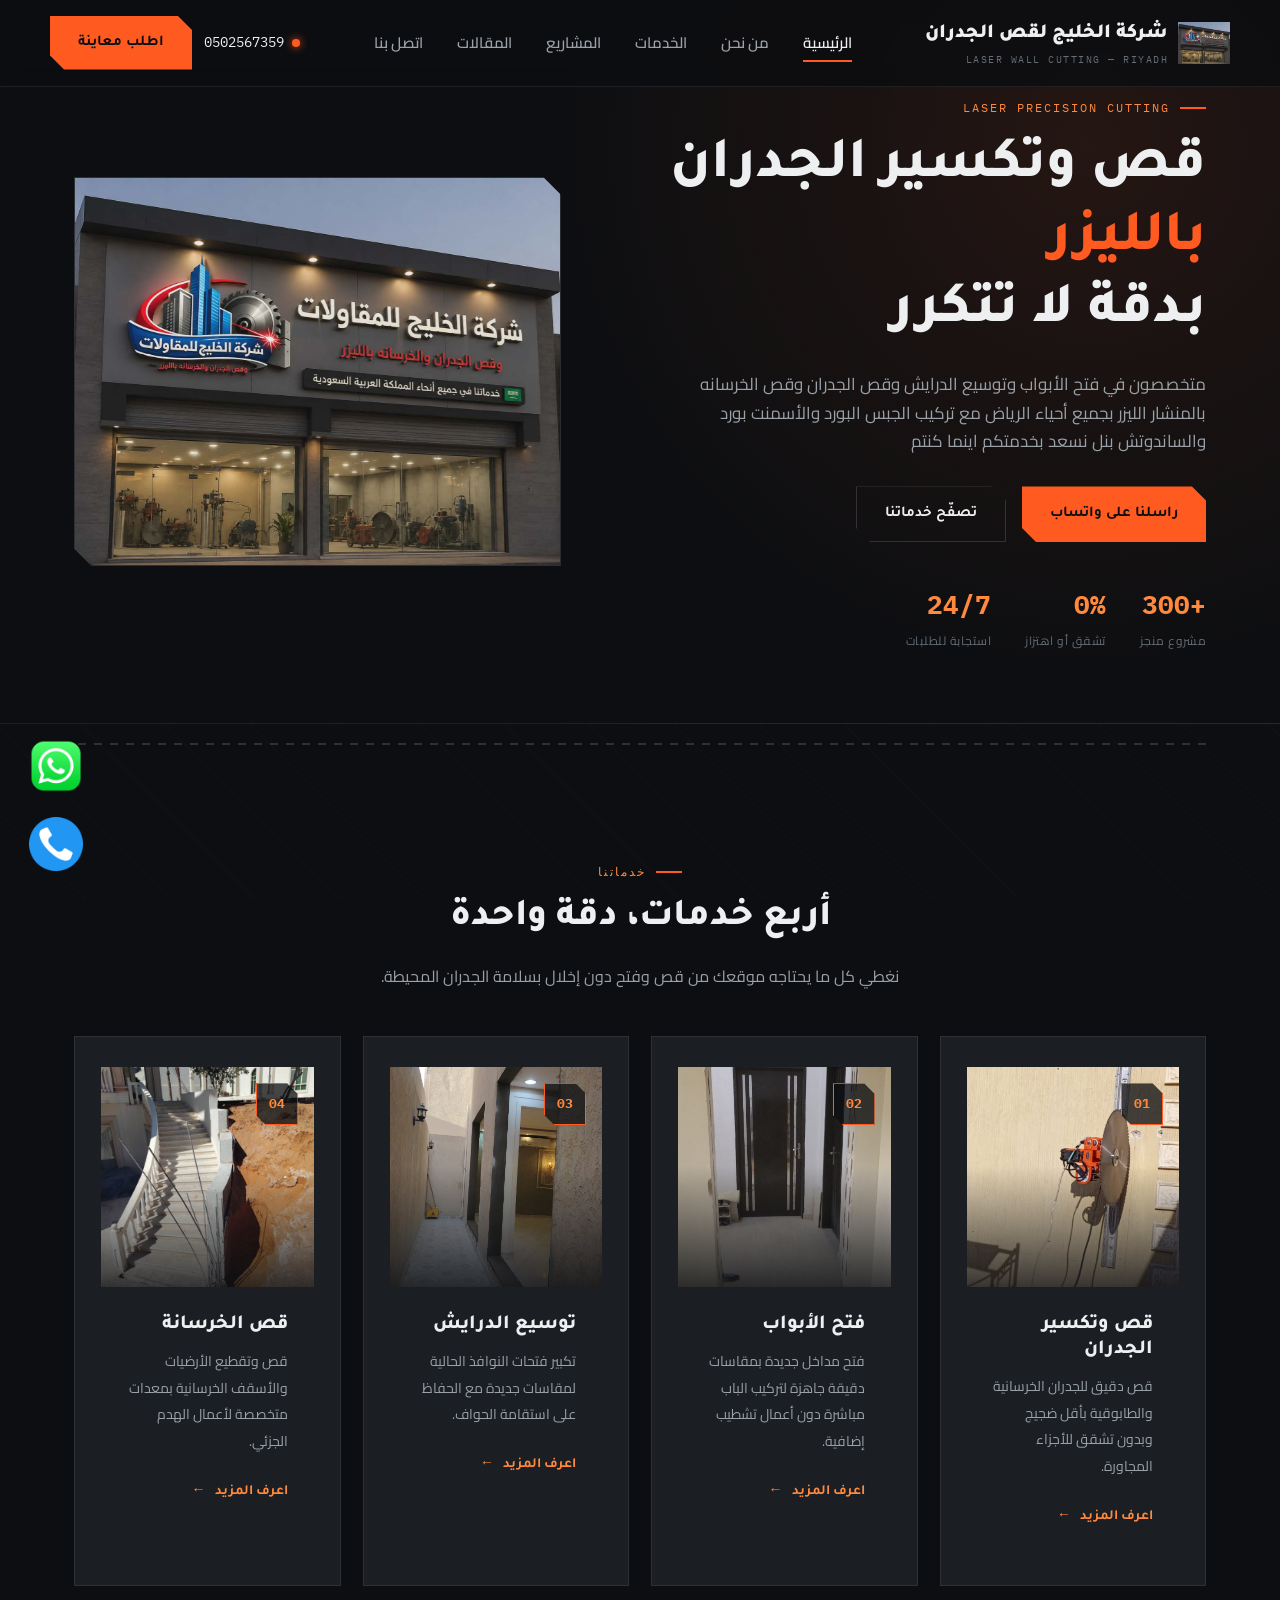
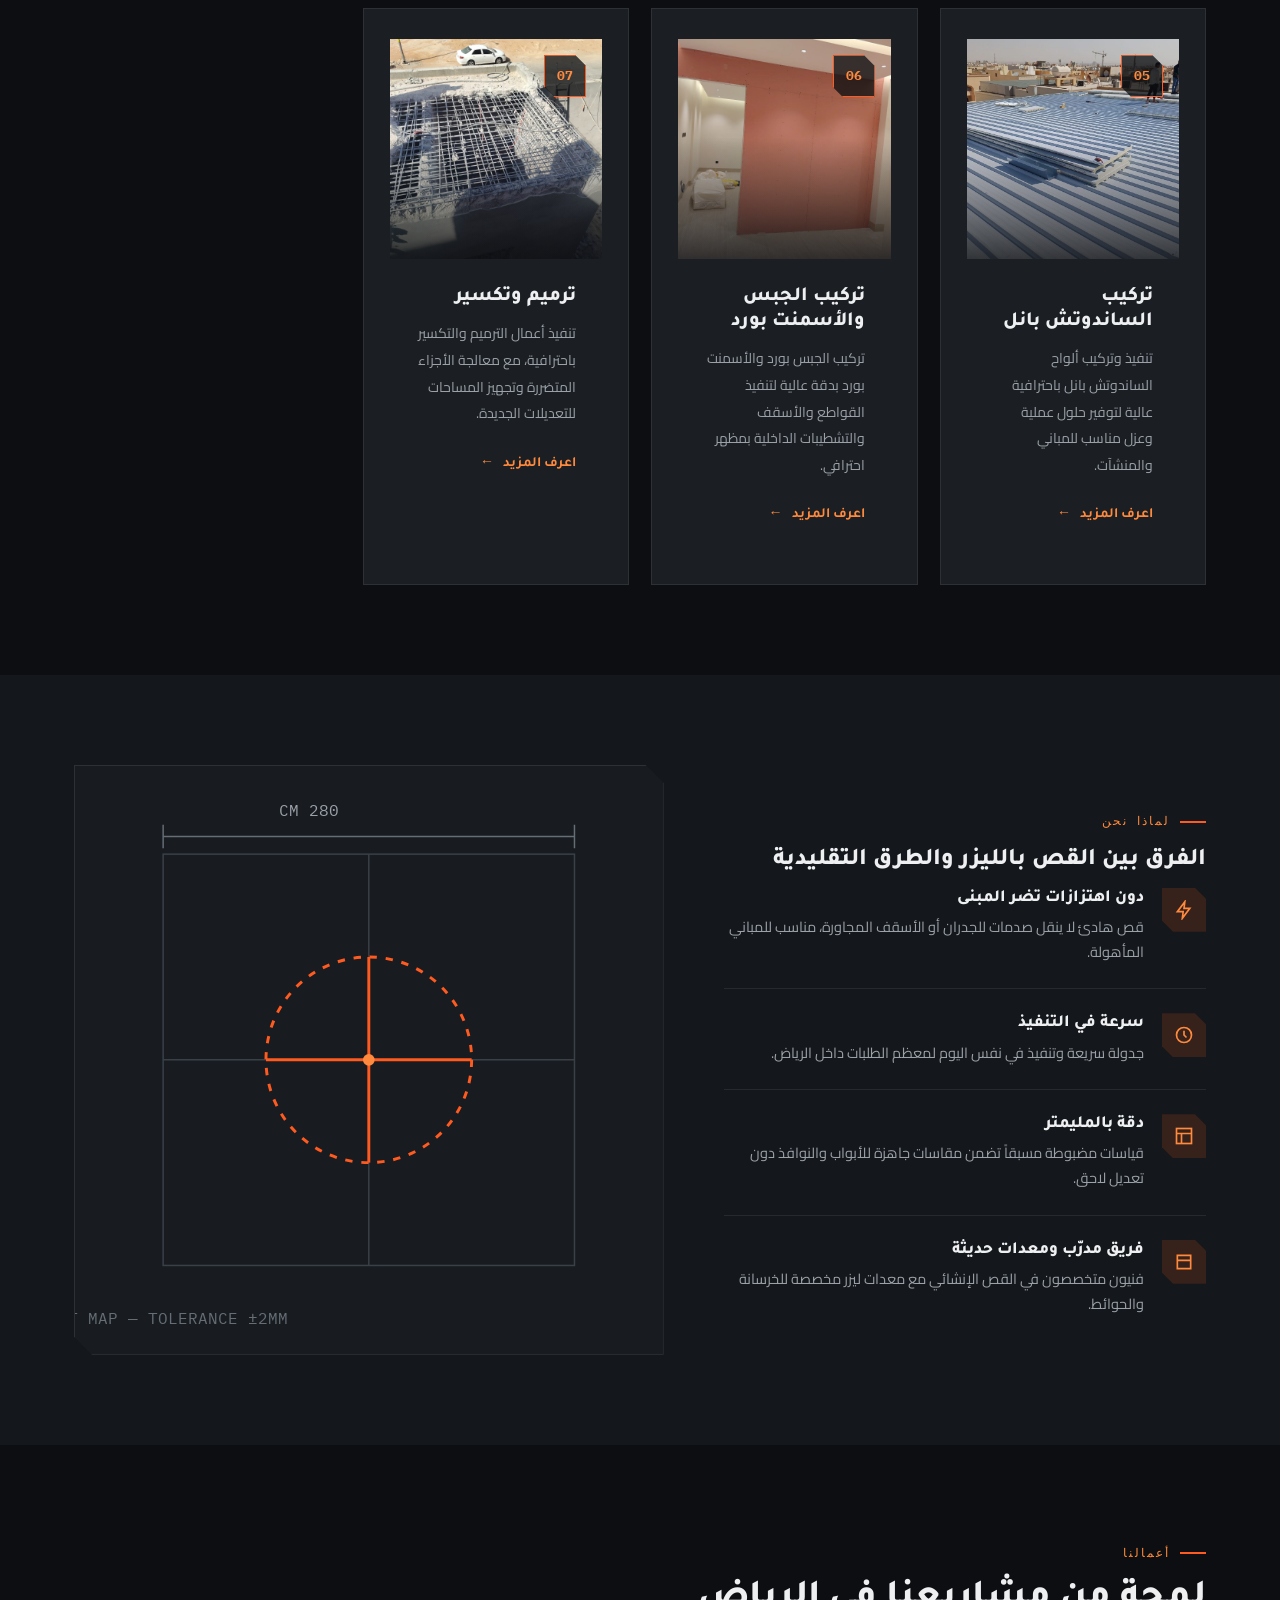
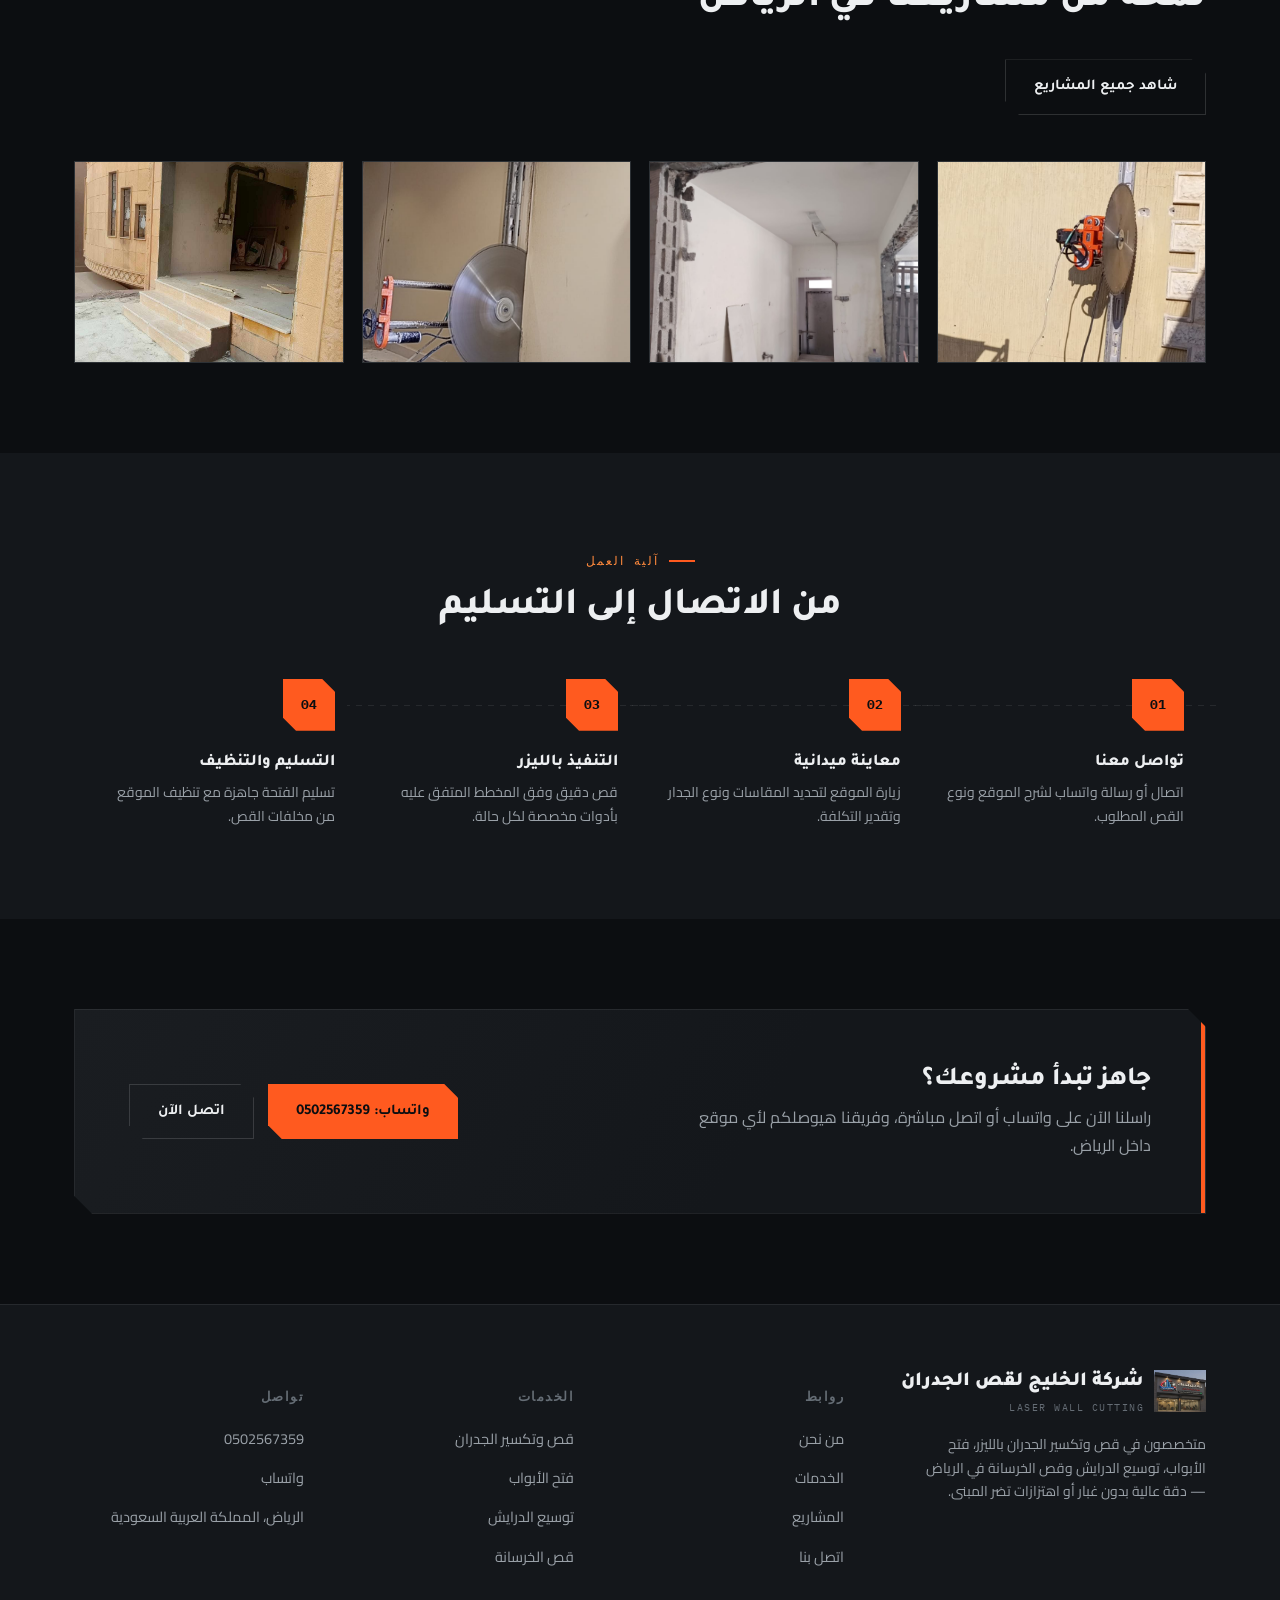
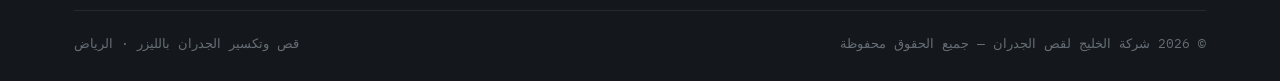
==== commit 14cc62bc: "ص" ====
--- a/index.html
+++ b/index.html
@@ -180,6 +180,77 @@
         </div>
 
       </div>
+
+<!-- خدمة 5 -->
+<div class="service-card">
+
+  <div class="service-image">
+    <img src="images/services/5.jpeg"
+         alt="تركيب الساندوتش بانل">
+    <span class="service-number">05</span>
+  </div>
+
+  <div class="service-content">
+    <h3>تركيب الساندوتش بانل</h3>
+
+    <p>
+      تنفيذ وتركيب ألواح الساندوتش بانل باحترافية عالية لتوفير حلول عملية وعزل مناسب للمباني والمنشآت.
+    </p>
+
+    <a href="services.html" class="service-link">
+      اعرف المزيد <span>←</span>
+    </a>
+  </div>
+
+</div>
+
+
+<!-- خدمة 6 -->
+<div class="service-card">
+
+  <div class="service-image">
+    <img src="images/services/6.jpeg"
+         alt="تركيب الجبس والأسمنت بورد">
+    <span class="service-number">06</span>
+  </div>
+
+  <div class="service-content">
+    <h3>تركيب الجبس والأسمنت بورد</h3>
+
+    <p>
+      تركيب الجبس بورد والأسمنت بورد بدقة عالية لتنفيذ القواطع والأسقف والتشطيبات الداخلية بمظهر احترافي.
+    </p>
+
+    <a href="services.html" class="service-link">
+      اعرف المزيد <span>←</span>
+    </a>
+  </div>
+
+</div>
+
+
+<!-- خدمة 7 -->
+<div class="service-card">
+
+  <div class="service-image">
+    <img src="images/services/7.jpeg"
+         alt="ترميم وتكسير">
+    <span class="service-number">07</span>
+  </div>
+
+  <div class="service-content">
+    <h3>ترميم وتكسير</h3>
+
+    <p>
+      تنفيذ أعمال الترميم والتكسير باحترافية، مع معالجة الأجزاء المتضررة وتجهيز المساحات للتعديلات الجديدة.
+    </p>
+
+    <a href="services.html" class="service-link">
+      اعرف المزيد <span>←</span>
+    </a>
+  </div>
+
+</div>
 
     </div>
   </div>
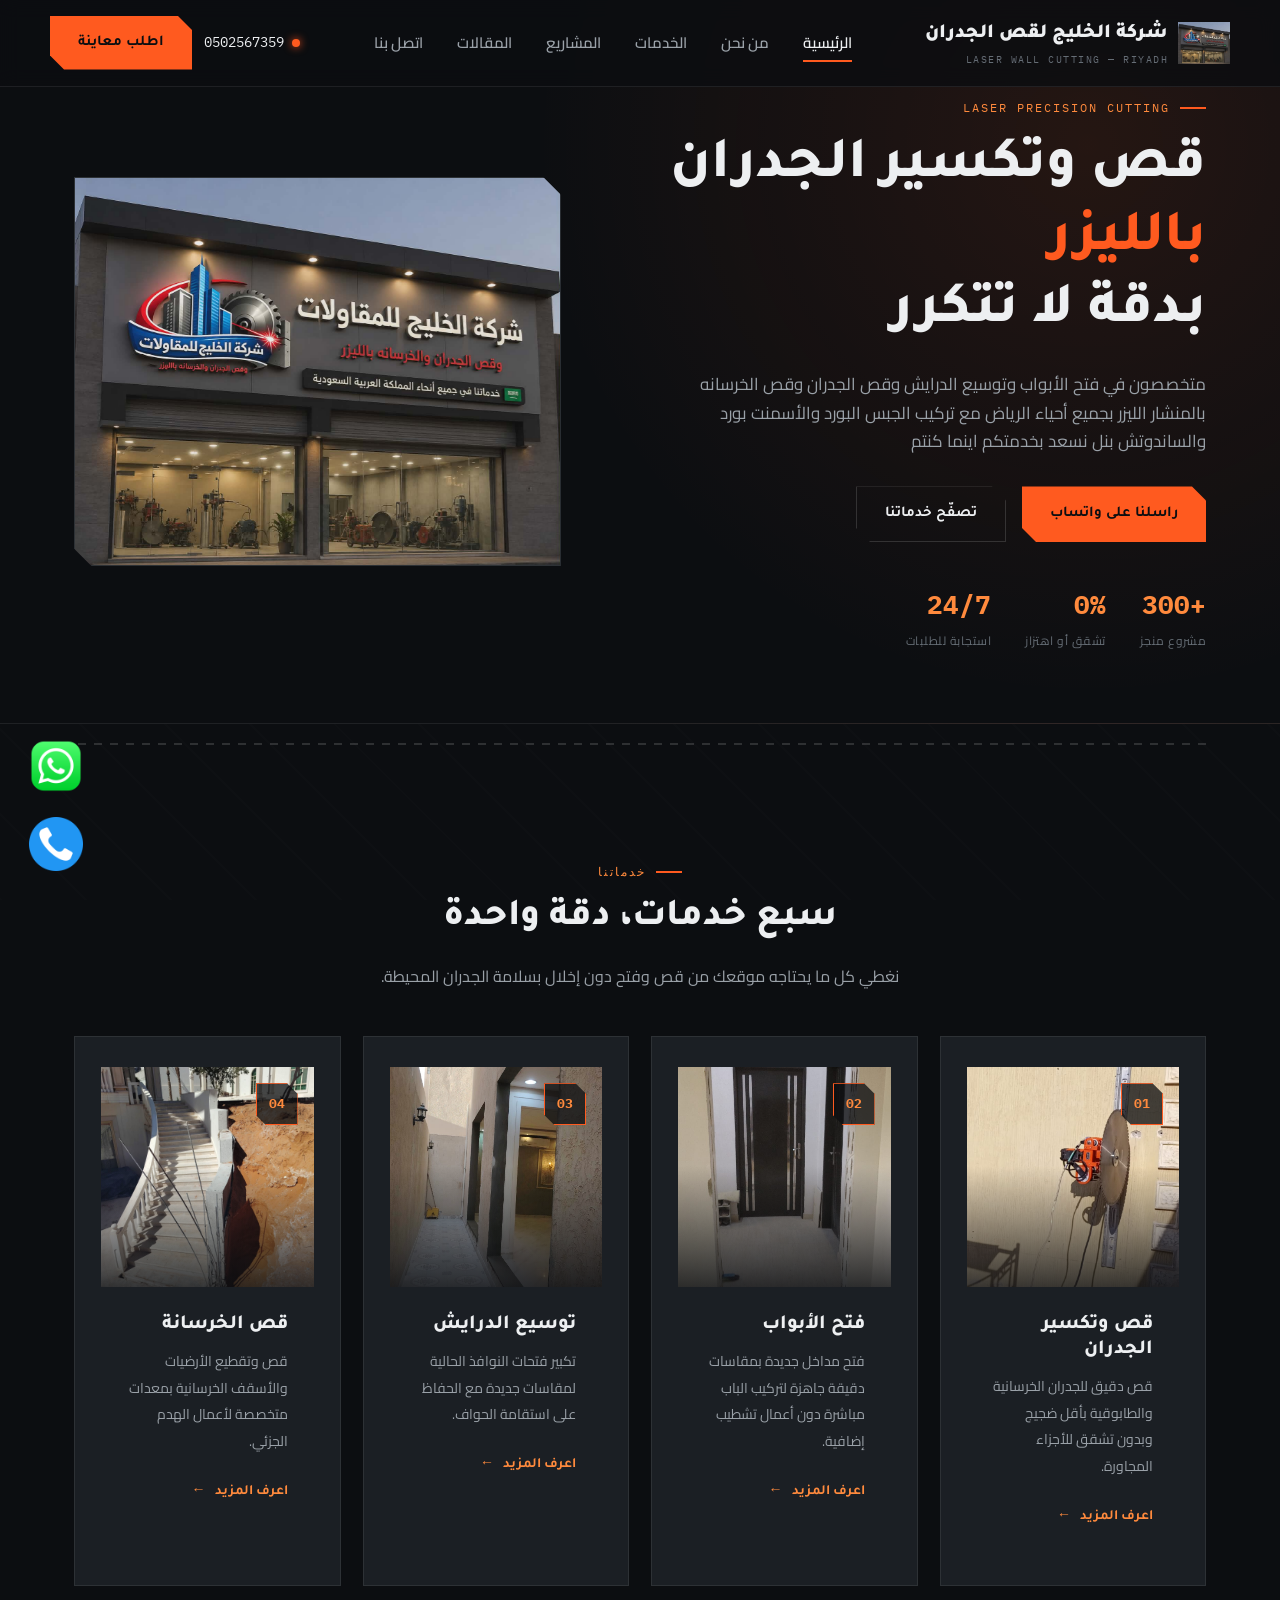
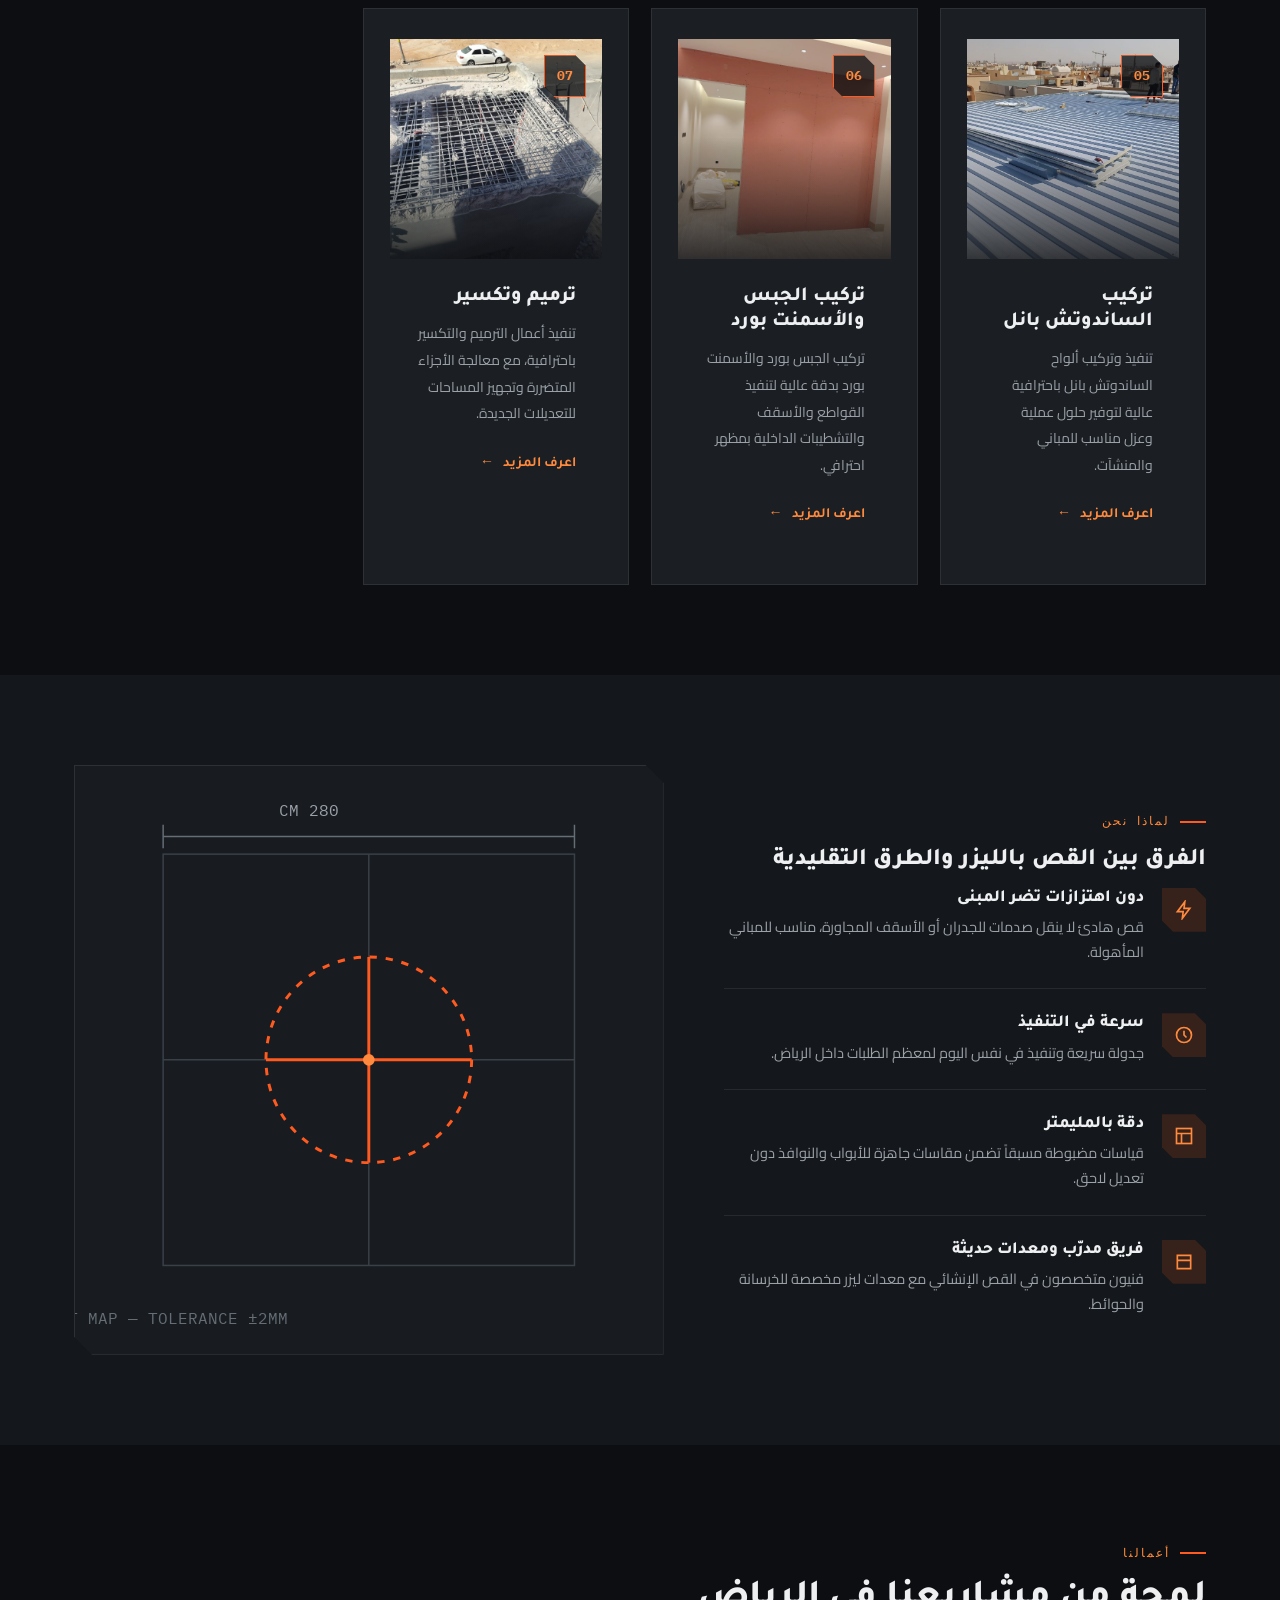
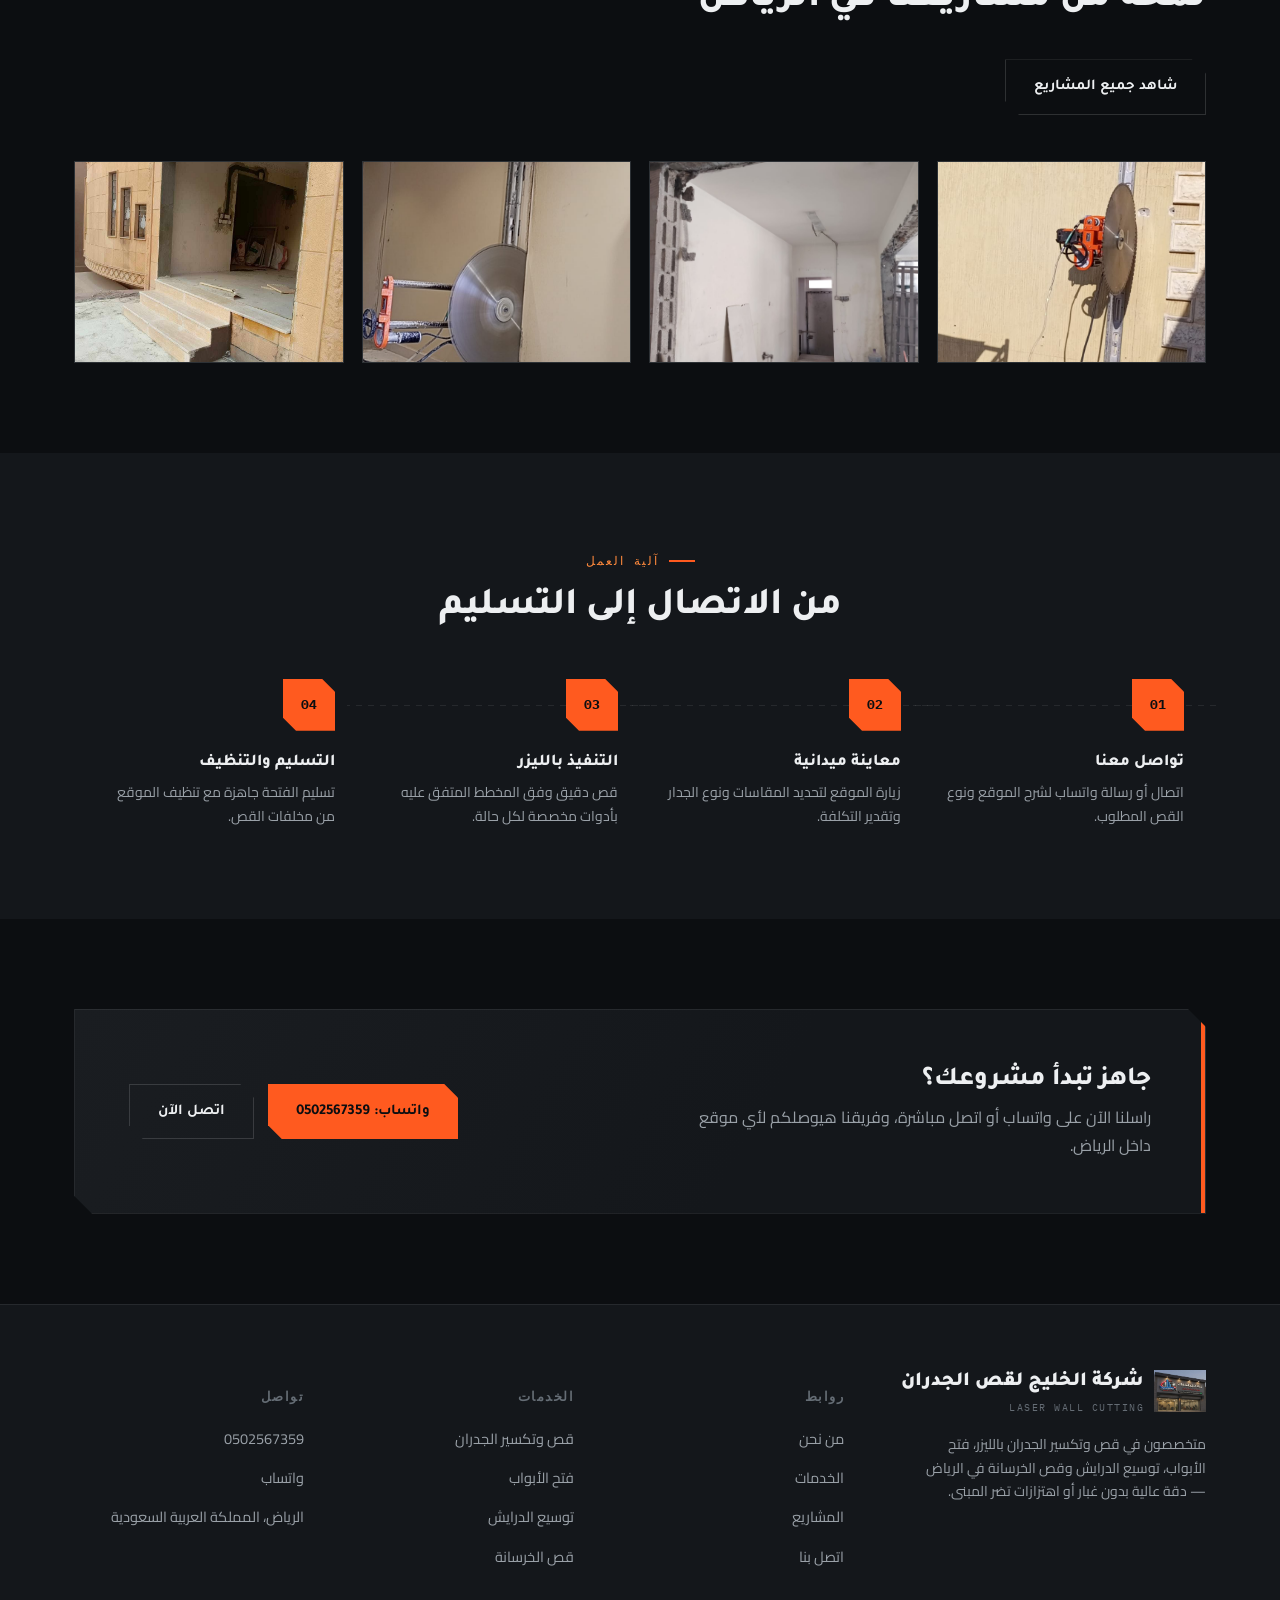
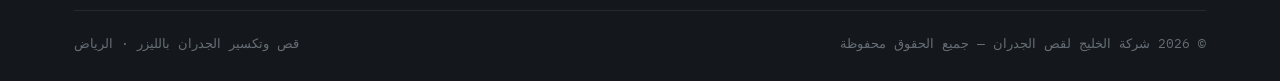
==== commit 3ccf2587: "Update index.html" ====
--- a/index.html
+++ b/index.html
@@ -70,7 +70,7 @@
 
     <div class="section-head center">
       <div class="eyebrow" style="justify-content:center">خدماتنا</div>
-      <h2>أربع خدمات، دقة واحدة</h2>
+      <h2>سبع خدمات، دقة واحدة</h2>
       <p>
         نغطي كل ما يحتاجه موقعك من قص وفتح دون إخلال بسلامة الجدران المحيطة.
       </p>
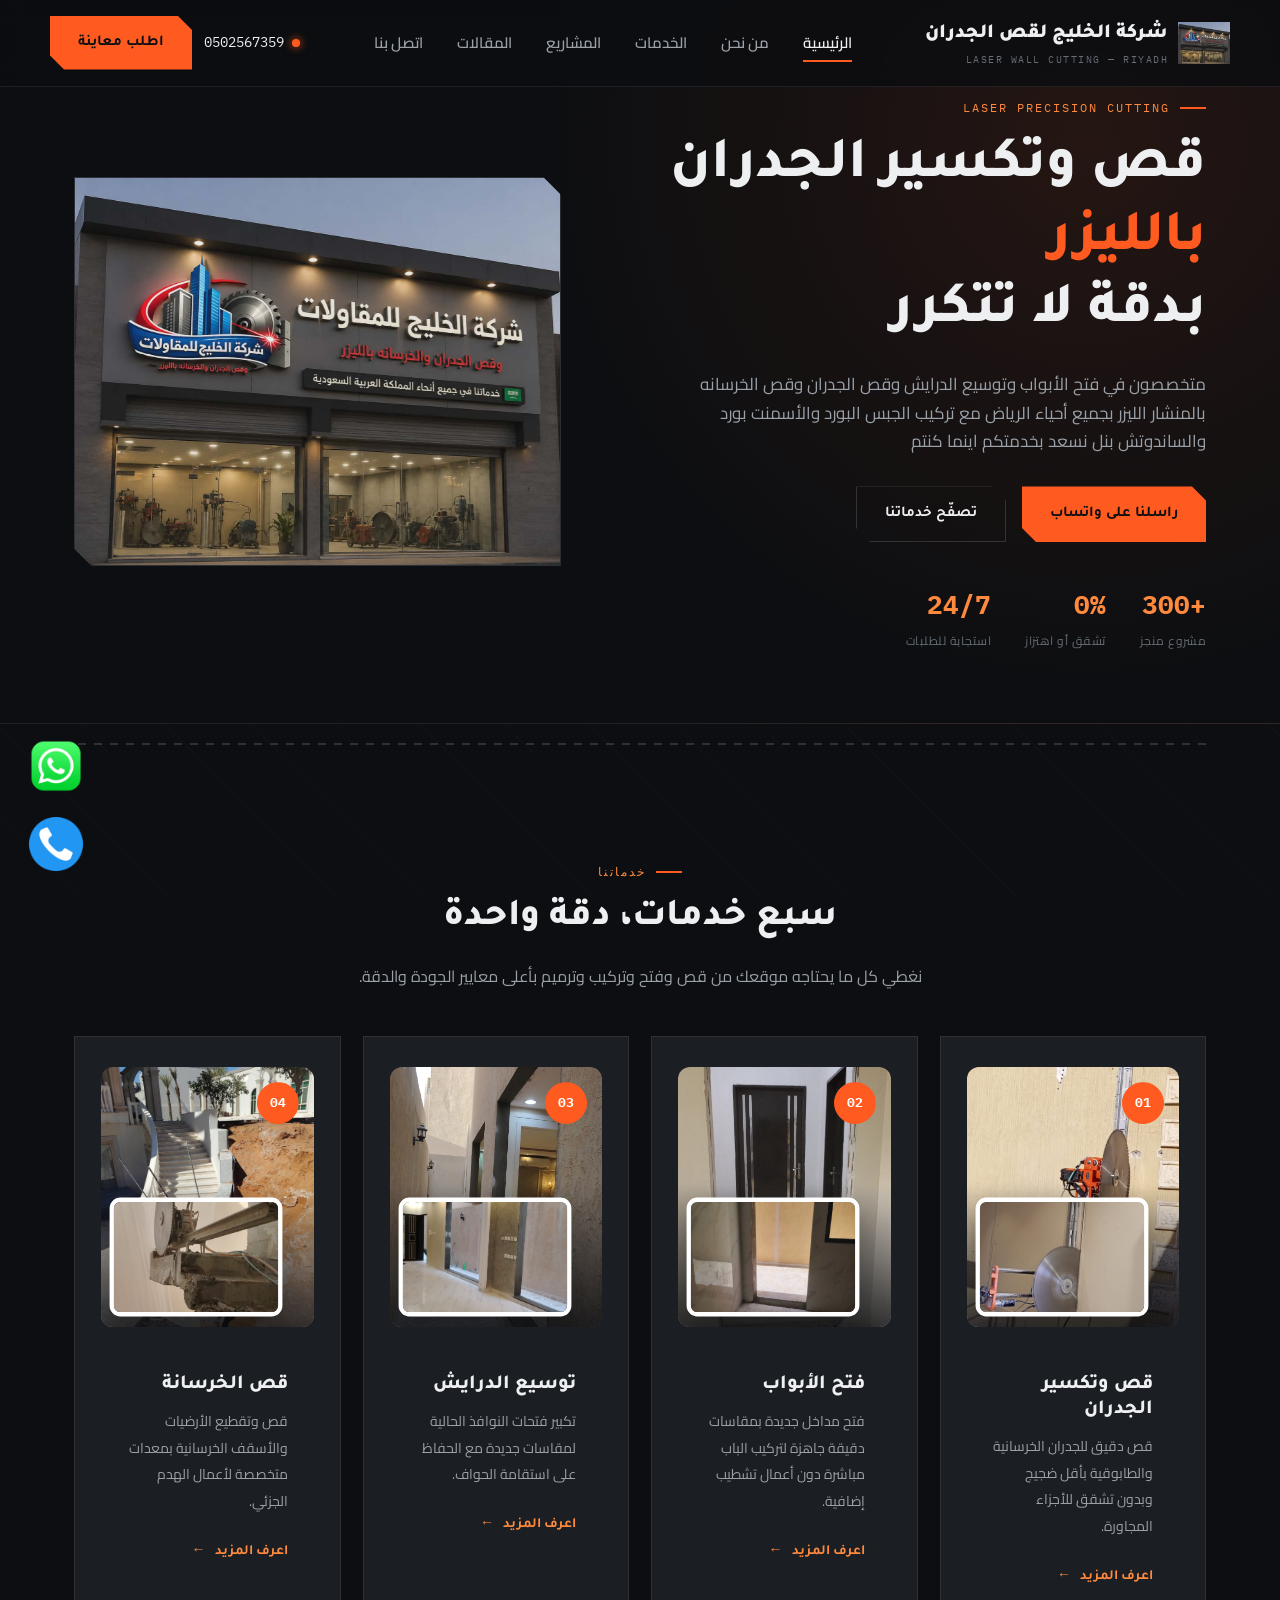
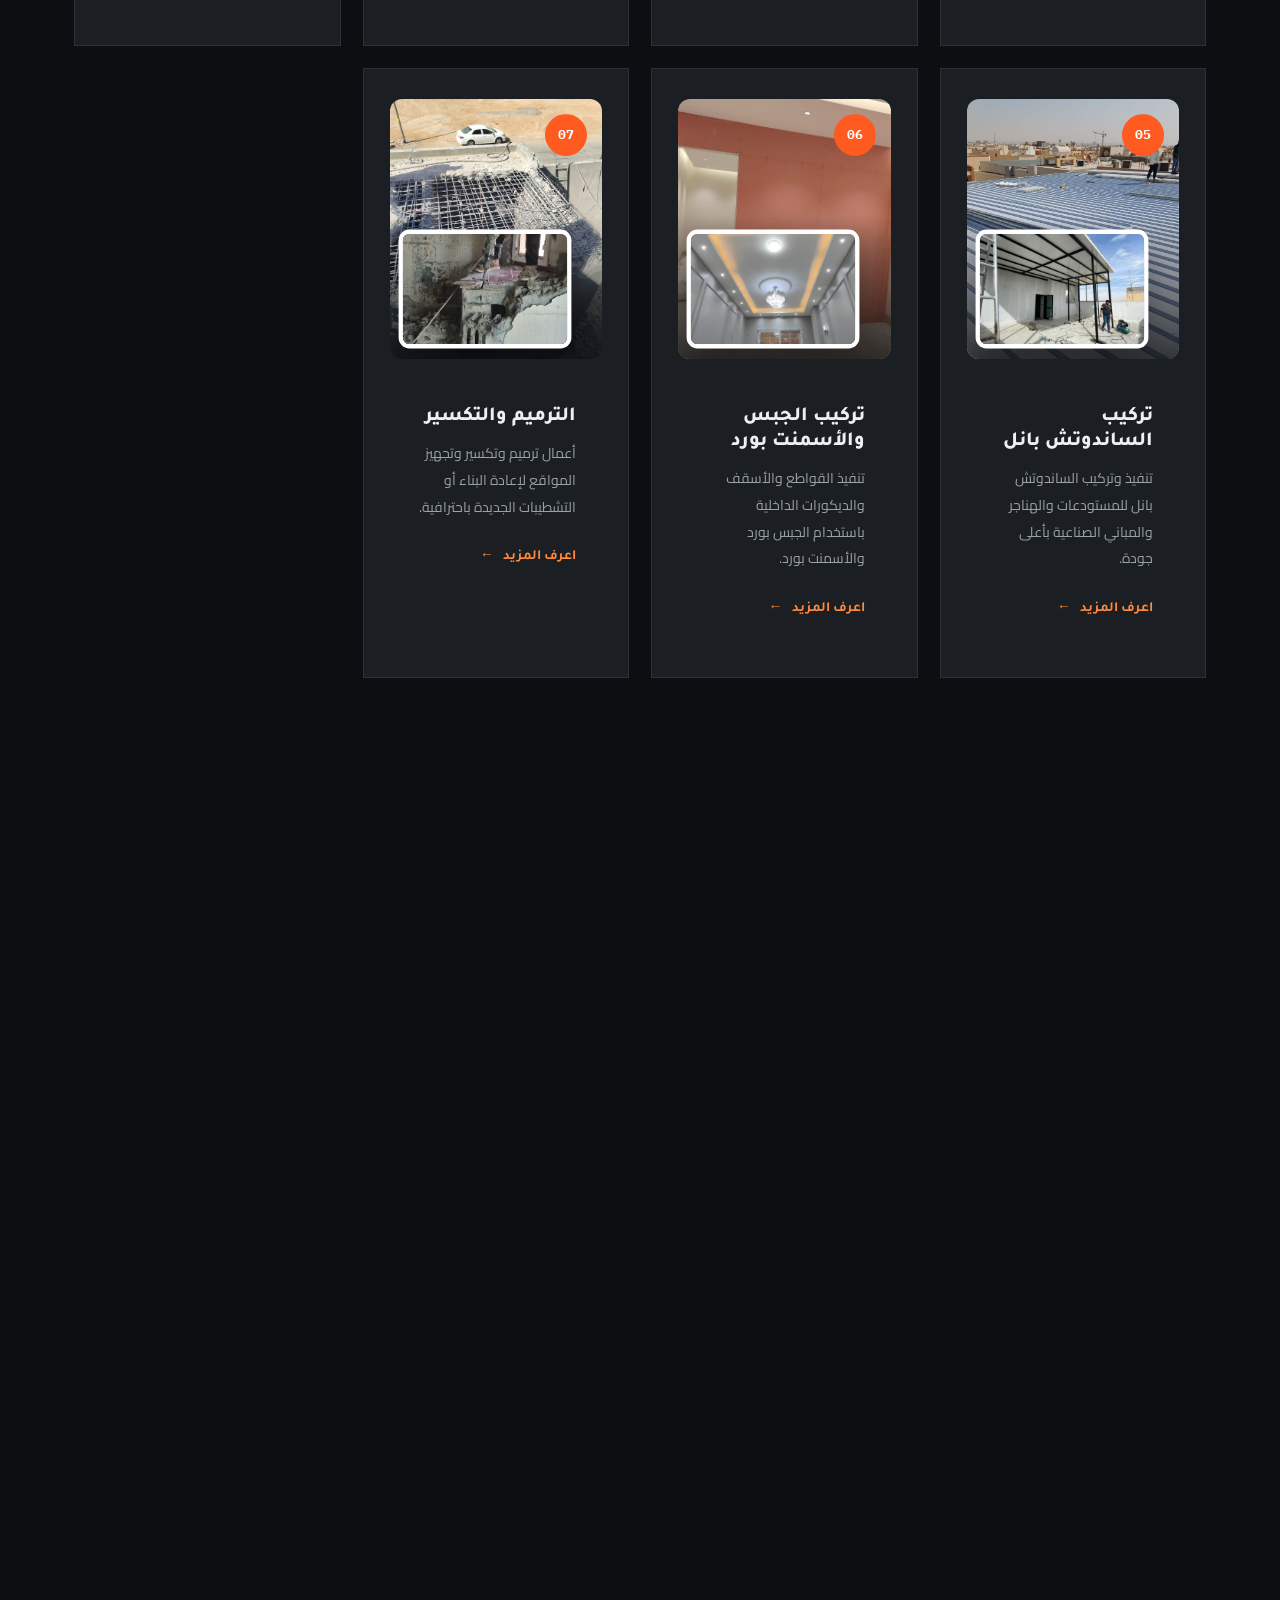
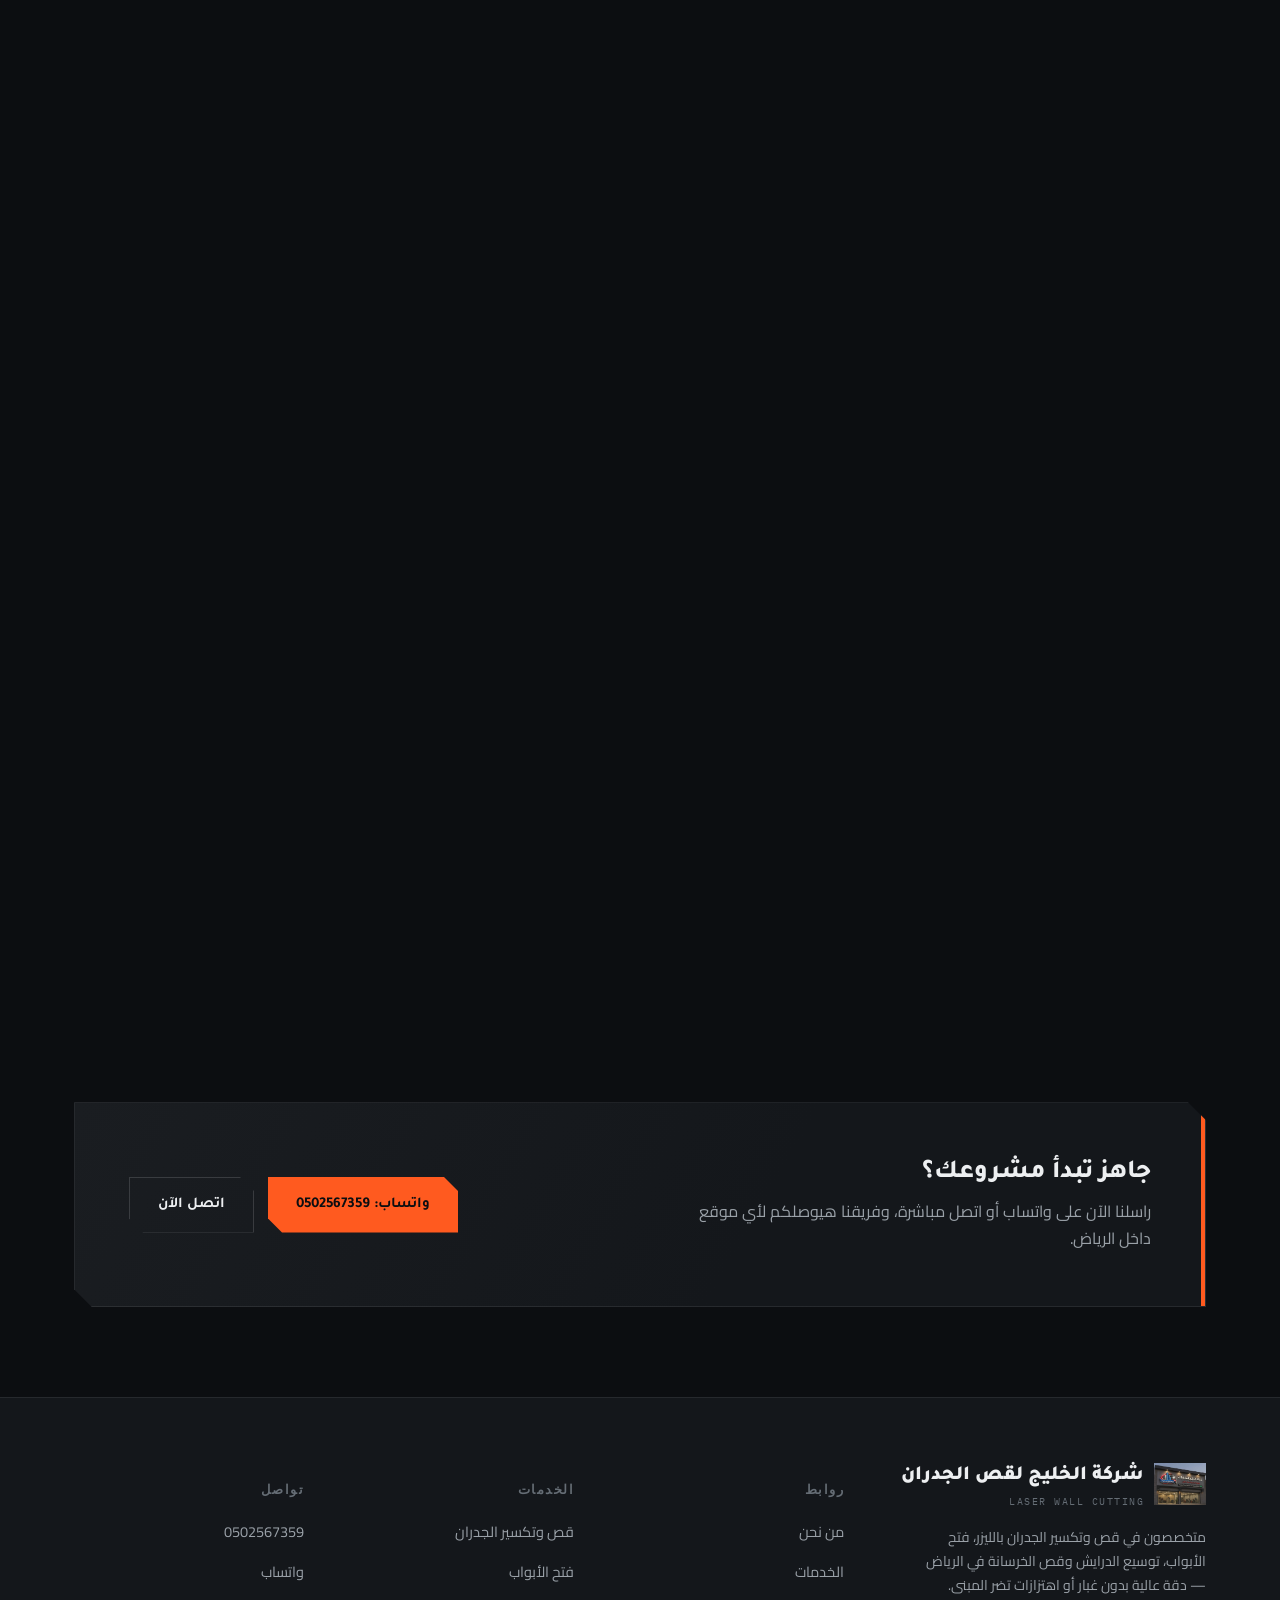
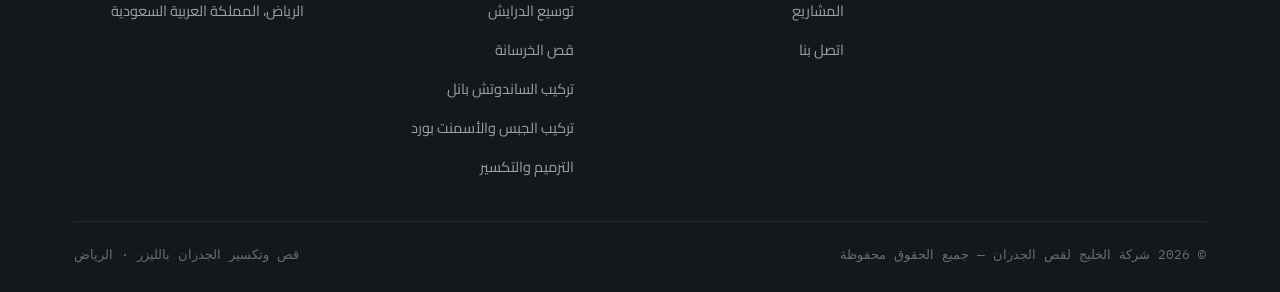
==== commit fca905be: "ش" ====
--- a/index.html
+++ b/index.html
@@ -1,443 +1,663 @@
 <!doctype html>
 <html lang="ar" dir="rtl">
-<head>
-<meta charset="UTF-8">
-<meta name="viewport" content="width=device-width, initial-scale=1.0">
-<title>شركة الخليج لقص الجدران | قص وتكسير الجدران بالليزر في الرياض</title>
-<link rel="icon" type="image/png" href="images/logo.png">
-<meta name="description" content="شركة الخليج لقص الجدران - شركة متخصصة في قص وتكسير الجدران بالليزر، فتح الأبواب، توسيع الدرايش وقص الخرسانة في الرياض. دقة عالية بدون غبار أو اهتزازات.">
-<link rel="preconnect" href="https://fonts.googleapis.com">
-<link rel="preconnect" href="https://fonts.gstatic.com" crossorigin>
-<link href="https://fonts.googleapis.com/css2?family=Tajawal:wght@500;700;800;900&family=Cairo:wght@400;500;600;700&family=IBM+Plex+Mono:wght@400;500&display=swap" rel="stylesheet">
-<link rel="stylesheet" href="css/style.css">
-</head>
-<body>
-
-<header class="site-header">
-  <div class="container nav-wrap">
-    <a href="index.html" class="brand">
-      <img class="brand-logo" src="images/logo.png" alt="شركة الخليج لقص الجدران">
-      <span>شركة الخليج لقص الجدران<small>LASER WALL CUTTING — RIYADH</small></span>
-    </a>
-    <nav class="nav-links">
-      <a href="index.html" class="active">الرئيسية</a>
-      <a href="about.html">من نحن</a>
-      <a href="services.html">الخدمات</a>
-      <a href="projects.html">المشاريع</a>
-      <a href="articles.html">المقالات</a>
-      <a href="contact.html">اتصل بنا</a>
-    </nav>
-    <div class="nav-cta">
-      <a href="tel:+966502567359" class="nav-phone"><span class="dot"></span> 0502567359</a>
-      <a href="contact.html" class="btn btn-primary">اطلب معاينة</a>
+  <head>
+    <meta charset="UTF-8" />
+    <meta name="viewport" content="width=device-width, initial-scale=1.0" />
+    <title>شركة الخليج لقص الجدران | قص وتكسير الجدران بالليزر في الرياض</title>
+    <link rel="icon" type="image/png" href="images/logo.png" />
+    <meta
+      name="description"
+      content="شركة الخليج لقص الجدران - شركة متخصصة في قص وتكسير الجدران بالليزر، فتح الأبواب، توسيع الدرايش وقص الخرسانة في الرياض. دقة عالية بدون غبار أو اهتزازات."
+    />
+    <link rel="preconnect" href="https://fonts.googleapis.com" />
+    <link rel="preconnect" href="https://fonts.gstatic.com" crossorigin />
+    <link
+      href="https://fonts.googleapis.com/css2?family=Tajawal:wght@500;700;800;900&family=Cairo:wght@400;500;600;700&family=IBM+Plex+Mono:wght@400;500&display=swap"
+      rel="stylesheet"
+    />
+    <link rel="stylesheet" href="css/style.css" />
+  </head>
+  <body>
+    <header class="site-header">
+      <div class="container nav-wrap">
+        <a href="index.html" class="brand">
+          <img
+            class="brand-logo"
+            src="images/logo.png"
+            alt="شركة الخليج لقص الجدران"
+          />
+          <span
+            >شركة الخليج لقص الجدران<small
+              >LASER WALL CUTTING — RIYADH</small
+            ></span
+          >
+        </a>
+        <nav class="nav-links">
+          <a href="index.html" class="active">الرئيسية</a>
+          <a href="about.html">من نحن</a>
+          <a href="services.html">الخدمات</a>
+          <a href="projects.html">المشاريع</a>
+          <a href="articles.html">المقالات</a>
+          <a href="contact.html">اتصل بنا</a>
+        </nav>
+        <div class="nav-cta">
+          <a href="tel:+966502567359" class="nav-phone"
+            ><span class="dot"></span> 0502567359</a
+          >
+          <a href="contact.html" class="btn btn-primary">اطلب معاينة</a>
+        </div>
+        <button class="menu-toggle" aria-label="القائمة">☰</button>
+      </div>
+    </header>
+
+    <!-- ============ HERO ============ -->
+    <section class="hero">
+      <div class="container hero-grid">
+        <div>
+          <div class="eyebrow">LASER PRECISION CUTTING</div>
+          <h1>قص وتكسير الجدران <span>بالليزر</span><br />بدقة لا تتكرر</h1>
+          <p class="hero-lead">
+            متخصصون في فتح الأبواب وتوسيع الدرايش وقص الجدران وقص الخرسانه
+            بالمنشار الليزر بجميع أحياء الرياض مع تركيب الجبس البورد والأسمنت
+            بورد والساندوتش بنل نسعد بخدمتكم اينما كنتم
+          </p>
+          <div class="hero-actions">
+            <a href="#" class="btn btn-primary" data-whatsapp-link
+              >راسلنا على واتساب</a
+            >
+            <a href="services.html" class="btn btn-outline">تصفّح خدماتنا</a>
+          </div>
+          <div class="hero-stats">
+            <div class="stat"><b>+300</b><span>مشروع منجز</span></div>
+            <div class="stat"><b>0%</b><span>تشقق أو اهتزاز</span></div>
+            <div class="stat"><b>24/7</b><span>استجابة للطلبات</span></div>
+          </div>
+        </div>
+        <div class="hero-art cut-corner">
+          <img
+            src="images/hero.png"
+            alt="شركة الخليج لقص الجدران"
+            class="hero-image"
+          />
+        </div>
+      </div>
+    </section>
+
+    <div class="container">
+      <div class="laser-divider">
+        <div class="beam-line"></div>
+        <div class="spark"></div>
+      </div>
     </div>
-    <button class="menu-toggle" aria-label="القائمة">☰</button>
-  </div>
-</header>
-
-<!-- ============ HERO ============ -->
-<section class="hero">
-  <div class="container hero-grid">
-    <div>
-      <div class="eyebrow">LASER PRECISION CUTTING</div>
-      <h1>قص وتكسير الجدران <span>بالليزر</span><br>بدقة لا تتكرر</h1>
-      <p class="hero-lead">
-       متخصصون في فتح الأبواب وتوسيع الدرايش وقص الجدران وقص الخرسانه بالمنشار الليزر بجميع أحياء الرياض مع تركيب الجبس البورد والأسمنت بورد والساندوتش بنل نسعد بخدمتكم اينما كنتم
-      </p>
-      <div class="hero-actions">
-        <a href="#" class="btn btn-primary" data-whatsapp-link>راسلنا على واتساب</a>
-        <a href="services.html" class="btn btn-outline">تصفّح خدماتنا</a>
-      </div>
-      <div class="hero-stats">
-        <div class="stat"><b>+300</b><span>مشروع منجز</span></div>
-        <div class="stat"><b>0%</b><span>تشقق أو اهتزاز</span></div>
-        <div class="stat"><b>24/7</b><span>استجابة للطلبات</span></div>
-      </div>
+
+    <section class="section reveal">
+      <div class="container">
+        <div class="section-head center">
+          <div class="eyebrow" style="justify-content: center">خدماتنا</div>
+          <h2>سبع خدمات، دقة واحدة</h2>
+          <p>
+            نغطي كل ما يحتاجه موقعك من قص وفتح وتركيب وترميم بأعلى معايير الجودة
+            والدقة.
+          </p>
+        </div>
+
+        <div class="services-grid">
+          <!-- 1 -->
+          <div class="service-card">
+            <div class="service-image">
+              <img
+                src="images/services/1.jpeg"
+                class="main-img"
+                alt="قص وتكسير الجدران"
+              />
+              <img
+                src="images/services/1-2.jpeg"
+                class="sub-img"
+                alt="قص الجدران"
+              />
+              <span class="service-number">01</span>
+            </div>
+
+            <div class="service-content">
+              <h3>قص وتكسير الجدران</h3>
+              <p>
+                قص دقيق للجدران الخرسانية والطابوقية بأقل ضجيج وبدون تشقق
+                للأجزاء المجاورة.
+              </p>
+
+              <a href="services.html" class="service-link">
+                اعرف المزيد <span>←</span>
+              </a>
+            </div>
+          </div>
+
+          <!-- 2 -->
+          <div class="service-card">
+            <div class="service-image">
+              <img
+                src="images/services/2.jpeg"
+                class="main-img"
+                alt="فتح الأبواب"
+              />
+              <img
+                src="images/services/2-2.jpeg"
+                class="sub-img"
+                alt="فتح الأبواب"
+              />
+              <span class="service-number">02</span>
+            </div>
+
+            <div class="service-content">
+              <h3>فتح الأبواب</h3>
+              <p>
+                فتح مداخل جديدة بمقاسات دقيقة جاهزة لتركيب الباب مباشرة دون
+                أعمال تشطيب إضافية.
+              </p>
+
+              <a href="services.html" class="service-link">
+                اعرف المزيد <span>←</span>
+              </a>
+            </div>
+          </div>
+
+          <!-- 3 -->
+          <div class="service-card">
+            <div class="service-image">
+              <img
+                src="images/services/3.jpeg"
+                class="main-img"
+                alt="توسيع الدرايش"
+              />
+              <img
+                src="images/services/3-2.jpeg"
+                class="sub-img"
+                alt="توسيع الدرايش"
+              />
+              <span class="service-number">03</span>
+            </div>
+
+            <div class="service-content">
+              <h3>توسيع الدرايش</h3>
+              <p>
+                تكبير فتحات النوافذ الحالية لمقاسات جديدة مع الحفاظ على استقامة
+                الحواف.
+              </p>
+
+              <a href="services.html" class="service-link">
+                اعرف المزيد <span>←</span>
+              </a>
+            </div>
+          </div>
+
+          <!-- 4 -->
+          <div class="service-card">
+            <div class="service-image">
+              <img
+                src="images/services/4.jpeg"
+                class="main-img"
+                alt="قص الخرسانة"
+              />
+              <img
+                src="images/services/4-2.jpeg"
+                class="sub-img"
+                alt="قص الخرسانة"
+              />
+              <span class="service-number">04</span>
+            </div>
+
+            <div class="service-content">
+              <h3>قص الخرسانة</h3>
+              <p>
+                قص وتقطيع الأرضيات والأسقف الخرسانية بمعدات متخصصة لأعمال الهدم
+                الجزئي.
+              </p>
+
+              <a href="services.html" class="service-link">
+                اعرف المزيد <span>←</span>
+              </a>
+            </div>
+          </div>
+
+          <!-- 5 -->
+          <div class="service-card">
+            <div class="service-image">
+              <img
+                src="images/services/5.jpeg"
+                class="main-img"
+                alt="تركيب الساندوتش بانل"
+              />
+              <img
+                src="images/services/5-2.jpeg"
+                class="sub-img"
+                alt="ساندوتش بانل"
+              />
+              <span class="service-number">05</span>
+            </div>
+
+            <div class="service-content">
+              <h3>تركيب الساندوتش بانل</h3>
+              <p>
+                تنفيذ وتركيب الساندوتش بانل للمستودعات والهناجر والمباني
+                الصناعية بأعلى جودة.
+              </p>
+
+              <a href="services.html" class="service-link">
+                اعرف المزيد <span>←</span>
+              </a>
+            </div>
+          </div>
+
+          <!-- 6 -->
+          <div class="service-card">
+            <div class="service-image">
+              <img
+                src="images/services/6.jpeg"
+                class="main-img"
+                alt="الجبس والأسمنت بورد"
+              />
+              <img
+                src="images/services/6-2.jpeg"
+                class="sub-img"
+                alt="جبس بورد"
+              />
+              <span class="service-number">06</span>
+            </div>
+
+            <div class="service-content">
+              <h3>تركيب الجبس والأسمنت بورد</h3>
+              <p>
+                تنفيذ القواطع والأسقف والديكورات الداخلية باستخدام الجبس بورد
+                والأسمنت بورد.
+              </p>
+
+              <a href="services.html" class="service-link">
+                اعرف المزيد <span>←</span>
+              </a>
+            </div>
+          </div>
+
+          <!-- 7 -->
+          <div class="service-card">
+            <div class="service-image">
+              <img
+                src="images/services/7.jpeg"
+                class="main-img"
+                alt="الترميم والتكسير"
+              />
+              <img
+                src="images/services/7-2.jpeg"
+                class="sub-img"
+                alt="الترميم"
+              />
+              <span class="service-number">07</span>
+            </div>
+
+            <div class="service-content">
+              <h3>الترميم والتكسير</h3>
+              <p>
+                أعمال ترميم وتكسير وتجهيز المواقع لإعادة البناء أو التشطيبات
+                الجديدة باحترافية.
+              </p>
+
+              <a href="services.html" class="service-link">
+                اعرف المزيد <span>←</span>
+              </a>
+            </div>
+          </div>
+        </div>
+      </div>
+    </section>
+
+    <!-- ============ WHY US ============ -->
+    <section class="section section-alt reveal">
+      <div class="container why-wrap">
+        <div>
+          <div class="eyebrow">لماذا نحن</div>
+          <h2>الفرق بين القص بالليزر والطرق التقليدية</h2>
+          <div class="why-list">
+            <div class="why-item">
+              <div class="why-icon">
+                <svg
+                  width="20"
+                  height="20"
+                  viewBox="0 0 24 24"
+                  fill="none"
+                  stroke="currentColor"
+                  stroke-width="2"
+                >
+                  <path d="M13 2 4 14h7l-1 8 9-12h-7z" />
+                </svg>
+              </div>
+              <div>
+                <h4>دون اهتزازات تضر المبنى</h4>
+                <p>
+                  قص هادئ لا ينقل صدمات للجدران أو الأسقف المجاورة، مناسب
+                  للمباني المأهولة.
+                </p>
+              </div>
+            </div>
+            <div class="why-item">
+              <div class="why-icon">
+                <svg
+                  width="20"
+                  height="20"
+                  viewBox="0 0 24 24"
+                  fill="none"
+                  stroke="currentColor"
+                  stroke-width="2"
+                >
+                  <circle cx="12" cy="12" r="9" />
+                  <path d="M12 7v5l3 3" />
+                </svg>
+              </div>
+              <div>
+                <h4>سرعة في التنفيذ</h4>
+                <p>
+                  جدولة سريعة وتنفيذ في نفس اليوم لمعظم الطلبات داخل الرياض.
+                </p>
+              </div>
+            </div>
+            <div class="why-item">
+              <div class="why-icon">
+                <svg
+                  width="20"
+                  height="20"
+                  viewBox="0 0 24 24"
+                  fill="none"
+                  stroke="currentColor"
+                  stroke-width="2"
+                >
+                  <rect x="3" y="3" width="18" height="18" />
+                  <path d="M3 9h18M9 21V9" />
+                </svg>
+              </div>
+              <div>
+                <h4>دقة بالمليمتر</h4>
+                <p>
+                  قياسات مضبوطة مسبقاً تضمن مقاسات جاهزة للأبواب والنوافذ دون
+                  تعديل لاحق.
+                </p>
+              </div>
+            </div>
+            <div class="why-item">
+              <div class="why-icon">
+                <svg
+                  width="20"
+                  height="20"
+                  viewBox="0 0 24 24"
+                  fill="none"
+                  stroke="currentColor"
+                  stroke-width="2"
+                >
+                  <path d="M4 4h16v16H4z" />
+                  <path d="M4 10h16" />
+                </svg>
+              </div>
+              <div>
+                <h4>فريق مدرّب ومعدات حديثة</h4>
+                <p>
+                  فنيون متخصصون في القص الإنشائي مع معدات ليزر مخصصة للخرسانة
+                  والحوائط.
+                </p>
+              </div>
+            </div>
+          </div>
+        </div>
+        <div class="why-visual cut-corner">
+          <svg viewBox="0 0 400 400" xmlns="http://www.w3.org/2000/svg">
+            <rect width="400" height="400" fill="#181c21" />
+            <g stroke="#3a4048" stroke-width="1" fill="none">
+              <rect x="60" y="60" width="280" height="280" />
+              <line x1="60" y1="200" x2="340" y2="200" />
+              <line x1="200" y1="60" x2="200" y2="340" />
+            </g>
+            <line
+              x1="60"
+              y1="48"
+              x2="340"
+              y2="48"
+              stroke="#656d75"
+              stroke-width="1"
+            />
+            <line x1="60" y1="40" x2="60" y2="56" stroke="#656d75" />
+            <line x1="340" y1="40" x2="340" y2="56" stroke="#656d75" />
+            <text
+              x="180"
+              y="34"
+              font-family="IBM Plex Mono, monospace"
+              font-size="11"
+              fill="#9aa1a8"
+            >
+              280 CM
+            </text>
+            <circle
+              cx="200"
+              cy="200"
+              r="70"
+              fill="none"
+              stroke="#ff5a1f"
+              stroke-width="2"
+              stroke-dasharray="5 6"
+            />
+            <line
+              x1="200"
+              y1="130"
+              x2="200"
+              y2="270"
+              stroke="#ff5a1f"
+              stroke-width="2"
+            />
+            <line
+              x1="130"
+              y1="200"
+              x2="270"
+              y2="200"
+              stroke="#ff5a1f"
+              stroke-width="2"
+            />
+            <circle cx="200" cy="200" r="4" fill="#ff8a3d" />
+            <text
+              x="145"
+              y="380"
+              font-family="IBM Plex Mono, monospace"
+              font-size="11"
+              fill="#656d75"
+            >
+              CUT MAP — TOLERANCE ±2MM
+            </text>
+          </svg>
+        </div>
+      </div>
+    </section>
+
+    <!-- ============ PROJECTS PREVIEW ============ -->
+    <section class="section reveal">
+      <div class="container">
+        <div
+          class="section-head"
+          style="
+            display: flex;
+            align-items: flex-end;
+            justify-content: space-between;
+            flex-wrap: wrap;
+            gap: 16px;
+          "
+        >
+          <div>
+            <div class="eyebrow">أعمالنا</div>
+            <h2>لمحة من مشاريعنا في الرياض</h2>
+          </div>
+          <a href="projects.html" class="btn btn-outline"
+            >شاهد جميع المشاريع
+          </a>
+        </div>
+        <div class="projects-grid">
+          <div class="project-tile cut-corner-sm">
+            <img
+              src="images/projects/project-2.jpeg"
+              alt="مشروع قص جدران - الرياض"
+              loading="lazy"
+            />
+            <!-- <span class="tag">WALL</span> -->
+          </div>
+          <div class="project-tile cut-corner-sm">
+            <img
+              src="images/projects/project-10.jpeg"
+              alt="مشروع فتح أبواب - الرياض"
+              loading="lazy"
+            />
+            <!-- <span class="tag">DOOR</span> -->
+          </div>
+          <div class="project-tile cut-corner-sm">
+            <img
+              src="images/projects/project-17.jpeg"
+              alt="مشروع توسيع درايش - الرياض"
+              loading="lazy"
+            />
+            <!-- <span class="tag">WINDOW</span> -->
+          </div>
+          <div class="project-tile cut-corner-sm">
+            <img
+              src="images/projects/project-25.jpeg"
+              alt="مشروع قص خرسانة - الرياض"
+              loading="lazy"
+            />
+            <!-- <span class="tag">CONCRETE</span> -->
+          </div>
+        </div>
+      </div>
+    </section>
+
+    <!-- ============ PROCESS ============ -->
+    <section class="section section-alt reveal">
+      <div class="container">
+        <div class="section-head center">
+          <div class="eyebrow" style="justify-content: center">آلية العمل</div>
+          <h2>من الاتصال إلى التسليم</h2>
+        </div>
+        <div class="process-track">
+          <div class="process-step">
+            <div class="step-num">01</div>
+            <h4>تواصل معنا</h4>
+            <p>اتصال أو رسالة واتساب لشرح الموقع ونوع القص المطلوب.</p>
+          </div>
+          <div class="process-step">
+            <div class="step-num">02</div>
+            <h4>معاينة ميدانية</h4>
+            <p>زيارة الموقع لتحديد المقاسات ونوع الجدار وتقدير التكلفة.</p>
+          </div>
+          <div class="process-step">
+            <div class="step-num">03</div>
+            <h4>التنفيذ بالليزر</h4>
+            <p>قص دقيق وفق المخطط المتفق عليه بأدوات مخصصة لكل حالة.</p>
+          </div>
+          <div class="process-step">
+            <div class="step-num">04</div>
+            <h4>التسليم والتنظيف</h4>
+            <p>تسليم الفتحة جاهزة مع تنظيف الموقع من مخلفات القص.</p>
+          </div>
+        </div>
+      </div>
+    </section>
+
+    <!-- ============ CTA ============ -->
+    <section class="section reveal">
+      <div class="container">
+        <div class="cta-band cut-corner">
+          <div>
+            <h3>جاهز تبدأ مشروعك؟</h3>
+            <p>
+              راسلنا الآن على واتساب أو اتصل مباشرة، وفريقنا هيوصلكم لأي موقع
+              داخل الرياض.
+            </p>
+          </div>
+          <div class="cta-actions">
+            <a href="#" class="btn btn-primary" data-whatsapp-link
+              >واتساب: 0502567359</a
+            >
+            <a href="#" class="btn btn-outline" data-call-link>اتصل الآن</a>
+          </div>
+        </div>
+      </div>
+    </section>
+
+    <!-- ============ FOOTER ============ -->
+    <footer class="site-footer">
+      <div class="container">
+        <div class="footer-grid">
+          <div class="footer-brand">
+            <a href="index.html" class="brand" style="margin-bottom: 16px">
+              <img
+                class="brand-logo"
+                src="images/logo.png"
+                alt="شركة الخليج لقص الجدران"
+              />
+              <span
+                >شركة الخليج لقص الجدران<small>LASER WALL CUTTING</small></span
+              >
+            </a>
+            <p>
+              متخصصون في قص وتكسير الجدران بالليزر، فتح الأبواب، توسيع الدرايش
+              وقص الخرسانة في الرياض — دقة عالية بدون غبار أو اهتزازات تضر
+              المبنى.
+            </p>
+          </div>
+          <div class="footer-col">
+            <h5>روابط</h5>
+            <ul>
+              <li><a href="about.html">من نحن</a></li>
+              <li><a href="services.html">الخدمات</a></li>
+              <li><a href="projects.html">المشاريع</a></li>
+              <li><a href="contact.html">اتصل بنا</a></li>
+            </ul>
+          </div>
+          <div class="footer-col">
+            <h5>الخدمات</h5>
+            <ul>
+              <li><a href="services.html">قص وتكسير الجدران</a></li>
+              <li><a href="services.html">فتح الأبواب</a></li>
+              <li><a href="services.html">توسيع الدرايش</a></li>
+              <li><a href="services.html">قص الخرسانة</a></li>
+              <li><a href="services.html">تركيب الساندوتش بانل</a></li>
+              <li><a href="services.html">تركيب الجبس والأسمنت بورد</a></li>
+              <li><a href="services.html">الترميم والتكسير</a></li>
+            </ul>
+          </div>
+          <div class="footer-col">
+            <h5>تواصل</h5>
+            <ul>
+              <li><a href="tel:+966502567359">0502567359</a></li>
+              <li><a href="#" data-whatsapp-link>واتساب</a></li>
+              <li>
+                <a href="contact.html">الرياض، المملكة العربية السعودية</a>
+              </li>
+            </ul>
+          </div>
+        </div>
+        <div class="footer-bottom">
+          <span>© 2026 شركة الخليج لقص الجدران — جميع الحقوق محفوظة</span>
+          <span>قص وتكسير الجدران بالليزر · الرياض</span>
+        </div>
+      </div>
+    </footer>
+
+    <div class="fab-stack">
+      <a
+        href="#"
+        class="fab fab-whatsapp"
+        data-whatsapp-link
+        target="_blank"
+        aria-label="تواصل عبر واتساب"
+      >
+        <img src="icons/whatsapp.png" alt="واتساب" />
+        <span class="fab-label">راسلنا واتساب</span>
+      </a>
+      <a href="#" class="fab fab-call" data-call-link aria-label="اتصل الآن">
+        <img src="icons/call.png" alt="اتصال" />
+        <span class="fab-label">اتصل الآن</span>
+      </a>
     </div>
-<div class="hero-art cut-corner">
-    <img src="images/hero.png" alt="شركة الخليج لقص الجدران" class="hero-image">
-</div>
-  </div>
-</section>
-
-<div class="container">
-  <div class="laser-divider"><div class="beam-line"></div><div class="spark"></div></div>
-</div>
-
-<!-- ============ SERVICES ============ -->
-<section class="section reveal">
-  <div class="container">
-
-    <div class="section-head center">
-      <div class="eyebrow" style="justify-content:center">خدماتنا</div>
-      <h2>سبع خدمات، دقة واحدة</h2>
-      <p>
-        نغطي كل ما يحتاجه موقعك من قص وفتح دون إخلال بسلامة الجدران المحيطة.
-      </p>
-    </div>
-
-    <div class="services-grid">
-
-      <!-- خدمة 1 -->
-      <div class="service-card">
-
-        <div class="service-image">
-          <img src="images/services/1.jpeg"
-               alt="قص وتكسير الجدران">
-          <span class="service-number">01</span>
-        </div>
-
-        <div class="service-content">
-          <!-- <span class="num">WALL</span> -->
-
-          <h3>قص وتكسير الجدران</h3>
-
-          <p>
-            قص دقيق للجدران الخرسانية والطابوقية بأقل ضجيج وبدون تشقق للأجزاء المجاورة.
-          </p>
-
-          <a href="services.html" class="service-link">
-            اعرف المزيد <span>←</span>
-          </a>
-        </div>
-
-      </div>
-
-
-      <!-- خدمة 2 -->
-      <div class="service-card">
-
-        <div class="service-image">
-          <img src="images/services/2.jpeg"
-               alt="فتح الأبواب">
-          <span class="service-number">02</span>
-        </div>
-
-        <div class="service-content">
-          <!-- <span class="num">DOOR</span> -->
-
-          <h3>فتح الأبواب</h3>
-
-          <p>
-            فتح مداخل جديدة بمقاسات دقيقة جاهزة لتركيب الباب مباشرة دون أعمال تشطيب إضافية.
-          </p>
-
-          <a href="services.html" class="service-link">
-            اعرف المزيد <span>←</span>
-          </a>
-        </div>
-
-      </div>
-
-
-      <!-- خدمة 3 -->
-      <div class="service-card">
-
-        <div class="service-image">
-          <img src="images/services/3.jpeg"
-               alt="توسيع الدرايش والنوافذ">
-          <span class="service-number">03</span>
-        </div>
-
-        <div class="service-content">
-          <!-- <span class="num">WINDOW</span> -->
-
-          <h3>توسيع الدرايش</h3>
-
-          <p>
-            تكبير فتحات النوافذ الحالية لمقاسات جديدة مع الحفاظ على استقامة الحواف.
-          </p>
-
-          <a href="services.html" class="service-link">
-            اعرف المزيد <span>←</span>
-          </a>
-        </div>
-
-      </div>
-
-
-      <!-- خدمة 4 -->
-      <div class="service-card">
-
-        <div class="service-image">
-          <img src="images/services/4.jpeg"
-               alt="قص الخرسانة">
-          <span class="service-number">04</span>
-        </div>
-
-        <div class="service-content">
-          <!-- <span class="num">CONCRETE</span> -->
-
-          <h3>قص الخرسانة</h3>
-
-          <p>
-            قص وتقطيع الأرضيات والأسقف الخرسانية بمعدات متخصصة لأعمال الهدم الجزئي.
-          </p>
-
-          <a href="services.html" class="service-link">
-            اعرف المزيد <span>←</span>
-          </a>
-        </div>
-
-      </div>
-
-<!-- خدمة 5 -->
-<div class="service-card">
-
-  <div class="service-image">
-    <img src="images/services/5.jpeg"
-         alt="تركيب الساندوتش بانل">
-    <span class="service-number">05</span>
-  </div>
-
-  <div class="service-content">
-    <h3>تركيب الساندوتش بانل</h3>
-
-    <p>
-      تنفيذ وتركيب ألواح الساندوتش بانل باحترافية عالية لتوفير حلول عملية وعزل مناسب للمباني والمنشآت.
-    </p>
-
-    <a href="services.html" class="service-link">
-      اعرف المزيد <span>←</span>
-    </a>
-  </div>
-
-</div>
-
-
-<!-- خدمة 6 -->
-<div class="service-card">
-
-  <div class="service-image">
-    <img src="images/services/6.jpeg"
-         alt="تركيب الجبس والأسمنت بورد">
-    <span class="service-number">06</span>
-  </div>
-
-  <div class="service-content">
-    <h3>تركيب الجبس والأسمنت بورد</h3>
-
-    <p>
-      تركيب الجبس بورد والأسمنت بورد بدقة عالية لتنفيذ القواطع والأسقف والتشطيبات الداخلية بمظهر احترافي.
-    </p>
-
-    <a href="services.html" class="service-link">
-      اعرف المزيد <span>←</span>
-    </a>
-  </div>
-
-</div>
-
-
-<!-- خدمة 7 -->
-<div class="service-card">
-
-  <div class="service-image">
-    <img src="images/services/7.jpeg"
-         alt="ترميم وتكسير">
-    <span class="service-number">07</span>
-  </div>
-
-  <div class="service-content">
-    <h3>ترميم وتكسير</h3>
-
-    <p>
-      تنفيذ أعمال الترميم والتكسير باحترافية، مع معالجة الأجزاء المتضررة وتجهيز المساحات للتعديلات الجديدة.
-    </p>
-
-    <a href="services.html" class="service-link">
-      اعرف المزيد <span>←</span>
-    </a>
-  </div>
-
-</div>
-
-    </div>
-  </div>
-</section>
-
-<!-- ============ WHY US ============ -->
-<section class="section section-alt reveal">
-  <div class="container why-wrap">
-    <div>
-      <div class="eyebrow">لماذا نحن</div>
-      <h2>الفرق بين القص بالليزر والطرق التقليدية</h2>
-      <div class="why-list">
-        <div class="why-item">
-          <div class="why-icon"><svg width="20" height="20" viewBox="0 0 24 24" fill="none" stroke="currentColor" stroke-width="2"><path d="M13 2 4 14h7l-1 8 9-12h-7z"/></svg></div>
-          <div><h4>دون اهتزازات تضر المبنى</h4><p>قص هادئ لا ينقل صدمات للجدران أو الأسقف المجاورة، مناسب للمباني المأهولة.</p></div>
-        </div>
-        <div class="why-item">
-          <div class="why-icon"><svg width="20" height="20" viewBox="0 0 24 24" fill="none" stroke="currentColor" stroke-width="2"><circle cx="12" cy="12" r="9"/><path d="M12 7v5l3 3"/></svg></div>
-          <div><h4>سرعة في التنفيذ</h4><p>جدولة سريعة وتنفيذ في نفس اليوم لمعظم الطلبات داخل الرياض.</p></div>
-        </div>
-        <div class="why-item">
-          <div class="why-icon"><svg width="20" height="20" viewBox="0 0 24 24" fill="none" stroke="currentColor" stroke-width="2"><rect x="3" y="3" width="18" height="18"/><path d="M3 9h18M9 21V9"/></svg></div>
-          <div><h4>دقة بالمليمتر</h4><p>قياسات مضبوطة مسبقاً تضمن مقاسات جاهزة للأبواب والنوافذ دون تعديل لاحق.</p></div>
-        </div>
-        <div class="why-item">
-          <div class="why-icon"><svg width="20" height="20" viewBox="0 0 24 24" fill="none" stroke="currentColor" stroke-width="2"><path d="M4 4h16v16H4z"/><path d="M4 10h16"/></svg></div>
-          <div><h4>فريق مدرّب ومعدات حديثة</h4><p>فنيون متخصصون في القص الإنشائي مع معدات ليزر مخصصة للخرسانة والحوائط.</p></div>
-        </div>
-      </div>
-    </div>
-    <div class="why-visual cut-corner">
-      <svg viewBox="0 0 400 400" xmlns="http://www.w3.org/2000/svg">
-        <rect width="400" height="400" fill="#181c21"/>
-        <g stroke="#3a4048" stroke-width="1" fill="none">
-          <rect x="60" y="60" width="280" height="280"/>
-          <line x1="60" y1="200" x2="340" y2="200"/>
-          <line x1="200" y1="60" x2="200" y2="340"/>
-        </g>
-        <line x1="60" y1="48" x2="340" y2="48" stroke="#656d75" stroke-width="1"/>
-        <line x1="60" y1="40" x2="60" y2="56" stroke="#656d75"/>
-        <line x1="340" y1="40" x2="340" y2="56" stroke="#656d75"/>
-        <text x="180" y="34" font-family="IBM Plex Mono, monospace" font-size="11" fill="#9aa1a8">280 CM</text>
-        <circle cx="200" cy="200" r="70" fill="none" stroke="#ff5a1f" stroke-width="2" stroke-dasharray="5 6"/>
-        <line x1="200" y1="130" x2="200" y2="270" stroke="#ff5a1f" stroke-width="2"/>
-        <line x1="130" y1="200" x2="270" y2="200" stroke="#ff5a1f" stroke-width="2"/>
-        <circle cx="200" cy="200" r="4" fill="#ff8a3d"/>
-        <text x="145" y="380" font-family="IBM Plex Mono, monospace" font-size="11" fill="#656d75">CUT MAP — TOLERANCE ±2MM</text>
-      </svg>
-    </div>
-  </div>
-</section>
-
-<!-- ============ PROJECTS PREVIEW ============ -->
-<section class="section reveal">
-  <div class="container">
-    <div class="section-head" style="display:flex; align-items:flex-end; justify-content:space-between; flex-wrap:wrap; gap:16px;">
-      <div>
-        <div class="eyebrow">أعمالنا</div>
-        <h2>لمحة من مشاريعنا في الرياض</h2>
-      </div>
-      <a href="projects.html" class="btn btn-outline">شاهد جميع المشاريع </a>
-    </div>
-    <div class="projects-grid">
-      <div class="project-tile cut-corner-sm">
-        <img src="images/projects/project-2.jpeg" alt="مشروع قص جدران - الرياض" loading="lazy">
-        <!-- <span class="tag">WALL</span> -->
-      </div>
-      <div class="project-tile cut-corner-sm">
-        <img src="images/projects/project-10.jpeg" alt="مشروع فتح أبواب - الرياض" loading="lazy">
-        <!-- <span class="tag">DOOR</span> -->
-      </div>
-      <div class="project-tile cut-corner-sm">
-        <img src="images/projects/project-17.jpeg" alt="مشروع توسيع درايش - الرياض" loading="lazy">
-        <!-- <span class="tag">WINDOW</span> -->
-      </div>
-      <div class="project-tile cut-corner-sm">
-        <img src="images/projects/project-25.jpeg" alt="مشروع قص خرسانة - الرياض" loading="lazy">
-        <!-- <span class="tag">CONCRETE</span> -->
-      </div>
-    </div>
-  </div>
-</section>
-
-<!-- ============ PROCESS ============ -->
-<section class="section section-alt reveal">
-  <div class="container">
-    <div class="section-head center">
-      <div class="eyebrow" style="justify-content:center">آلية العمل</div>
-      <h2>من الاتصال إلى التسليم</h2>
-    </div>
-    <div class="process-track">
-      <div class="process-step">
-        <div class="step-num">01</div>
-        <h4>تواصل معنا</h4>
-        <p>اتصال أو رسالة واتساب لشرح الموقع ونوع القص المطلوب.</p>
-      </div>
-      <div class="process-step">
-        <div class="step-num">02</div>
-        <h4>معاينة ميدانية</h4>
-        <p>زيارة الموقع لتحديد المقاسات ونوع الجدار وتقدير التكلفة.</p>
-      </div>
-      <div class="process-step">
-        <div class="step-num">03</div>
-        <h4>التنفيذ بالليزر</h4>
-        <p>قص دقيق وفق المخطط المتفق عليه بأدوات مخصصة لكل حالة.</p>
-      </div>
-      <div class="process-step">
-        <div class="step-num">04</div>
-        <h4>التسليم والتنظيف</h4>
-        <p>تسليم الفتحة جاهزة مع تنظيف الموقع من مخلفات القص.</p>
-      </div>
-    </div>
-  </div>
-</section>
-
-<!-- ============ CTA ============ -->
-<section class="section reveal">
-  <div class="container">
-    <div class="cta-band cut-corner">
-      <div>
-        <h3>جاهز تبدأ مشروعك؟</h3>
-        <p>راسلنا الآن على واتساب أو اتصل مباشرة، وفريقنا هيوصلكم لأي موقع داخل الرياض.</p>
-      </div>
-      <div class="cta-actions">
-        <a href="#" class="btn btn-primary" data-whatsapp-link>واتساب: 0502567359</a>
-        <a href="#" class="btn btn-outline" data-call-link>اتصل الآن</a>
-      </div>
-    </div>
-  </div>
-</section>
-
-<!-- ============ FOOTER ============ -->
-<footer class="site-footer">
-  <div class="container">
-    <div class="footer-grid">
-      <div class="footer-brand">
-        <a href="index.html" class="brand" style="margin-bottom:16px;">
-          <img class="brand-logo" src="images/logo.png" alt="شركة الخليج لقص الجدران">
-          <span>شركة الخليج لقص الجدران<small>LASER WALL CUTTING</small></span>
-        </a>
-        <p>متخصصون في قص وتكسير الجدران بالليزر، فتح الأبواب، توسيع الدرايش وقص الخرسانة في الرياض — دقة عالية بدون غبار أو اهتزازات تضر المبنى.</p>
-      </div>
-      <div class="footer-col">
-        <h5>روابط</h5>
-        <ul>
-          <li><a href="about.html">من نحن</a></li>
-          <li><a href="services.html">الخدمات</a></li>
-          <li><a href="projects.html">المشاريع</a></li>
-          <li><a href="contact.html">اتصل بنا</a></li>
-        </ul>
-      </div>
-      <div class="footer-col">
-        <h5>الخدمات</h5>
-        <ul>
-          <li><a href="services.html">قص وتكسير الجدران</a></li>
-          <li><a href="services.html">فتح الأبواب</a></li>
-          <li><a href="services.html">توسيع الدرايش</a></li>
-          <li><a href="services.html">قص الخرسانة</a></li>
-        </ul>
-      </div>
-      <div class="footer-col">
-        <h5>تواصل</h5>
-        <ul>
-          <li><a href="tel:+966502567359">0502567359</a></li>
-          <li><a href="#" data-whatsapp-link>واتساب</a></li>
-          <li><a href="contact.html">الرياض، المملكة العربية السعودية</a></li>
-        </ul>
-      </div>
-    </div>
-    <div class="footer-bottom">
-      <span>© 2026 شركة الخليج لقص الجدران — جميع الحقوق محفوظة</span>
-      <span>قص وتكسير الجدران بالليزر · الرياض</span>
-    </div>
-  </div>
-</footer>
-
-<div class="fab-stack">
-  <a href="#" class="fab fab-whatsapp" data-whatsapp-link target="_blank" aria-label="تواصل عبر واتساب">
-    <img src="icons/whatsapp.png" alt="واتساب">
-    <span class="fab-label">راسلنا واتساب</span>
-  </a>
-  <a href="#" class="fab fab-call" data-call-link aria-label="اتصل الآن">
-    <img src="icons/call.png" alt="اتصال">
-    <span class="fab-label">اتصل الآن</span>
-  </a>
-</div>
-
-<script src="js/script.js"></script>
-</body>
+
+    <script src="js/script.js"></script>
+  </body>
 </html>
--- a/css/style.css
+++ b/css/style.css
@@ -1372,4 +1372,89 @@
 .service-card:hover::before {
   transform: scaleX(1);
   transform-origin: left;
+}
+
+.services-page .services-grid{
+    grid-template-columns:repeat(3,1fr);
+    gap:30px;
+}
+
+.services-page .service-image{
+    height:280px;
+}
+
+@media(max-width:992px){
+    .services-page .services-grid{
+        grid-template-columns:repeat(2,1fr);
+    }
+}
+
+@media(max-width:600px){
+    .services-page .services-grid{
+        grid-template-columns:1fr;
+    }
+
+    .services-page .service-image{
+        height:240px;
+    }
+}
+.service-image{
+    position:relative;
+    height:260px;
+    overflow:hidden;
+    border-radius:12px;
+    margin-bottom:20px;
+}
+.service-image .main-img{
+    width:100%;
+    height:100%;
+    object-fit:cover;
+    border-radius:12px;
+    transition:.5s;
+}
+.service-image .sub-img{
+    position:absolute;
+    width:160px;
+    height:110px;
+    object-fit:cover;
+    bottom:15px;
+    left:15px;
+    border-radius:10px;
+    border:4px solid #fff;
+    box-shadow:0 12px 30px rgba(0,0,0,.35);
+    transition:.5s;
+    cursor:pointer;
+    z-index:6;
+}
+.service-image .sub-img.expanded{
+    width:100%;
+    height:100%;
+    top:0;
+    left:0;
+    bottom:auto;
+    border-radius:12px;
+    border:none;
+    box-shadow:none;
+    z-index:8;
+}
+.service-number{
+    position:absolute;
+    top:15px;
+    right:15px;
+    width:42px;
+    height:42px;
+    border-radius:50%;
+    background:#ff5a1f;
+    color:#fff;
+    display:flex;
+    align-items:center;
+    justify-content:center;
+    font-weight:700;
+    z-index:5;
+}
+.service-card:hover .main-img{
+    transform:scale(1.08);
+}
+.service-card:hover .sub-img:not(.expanded){
+    transform:translateY(-8px) rotate(-3deg) scale(1.05);
 }
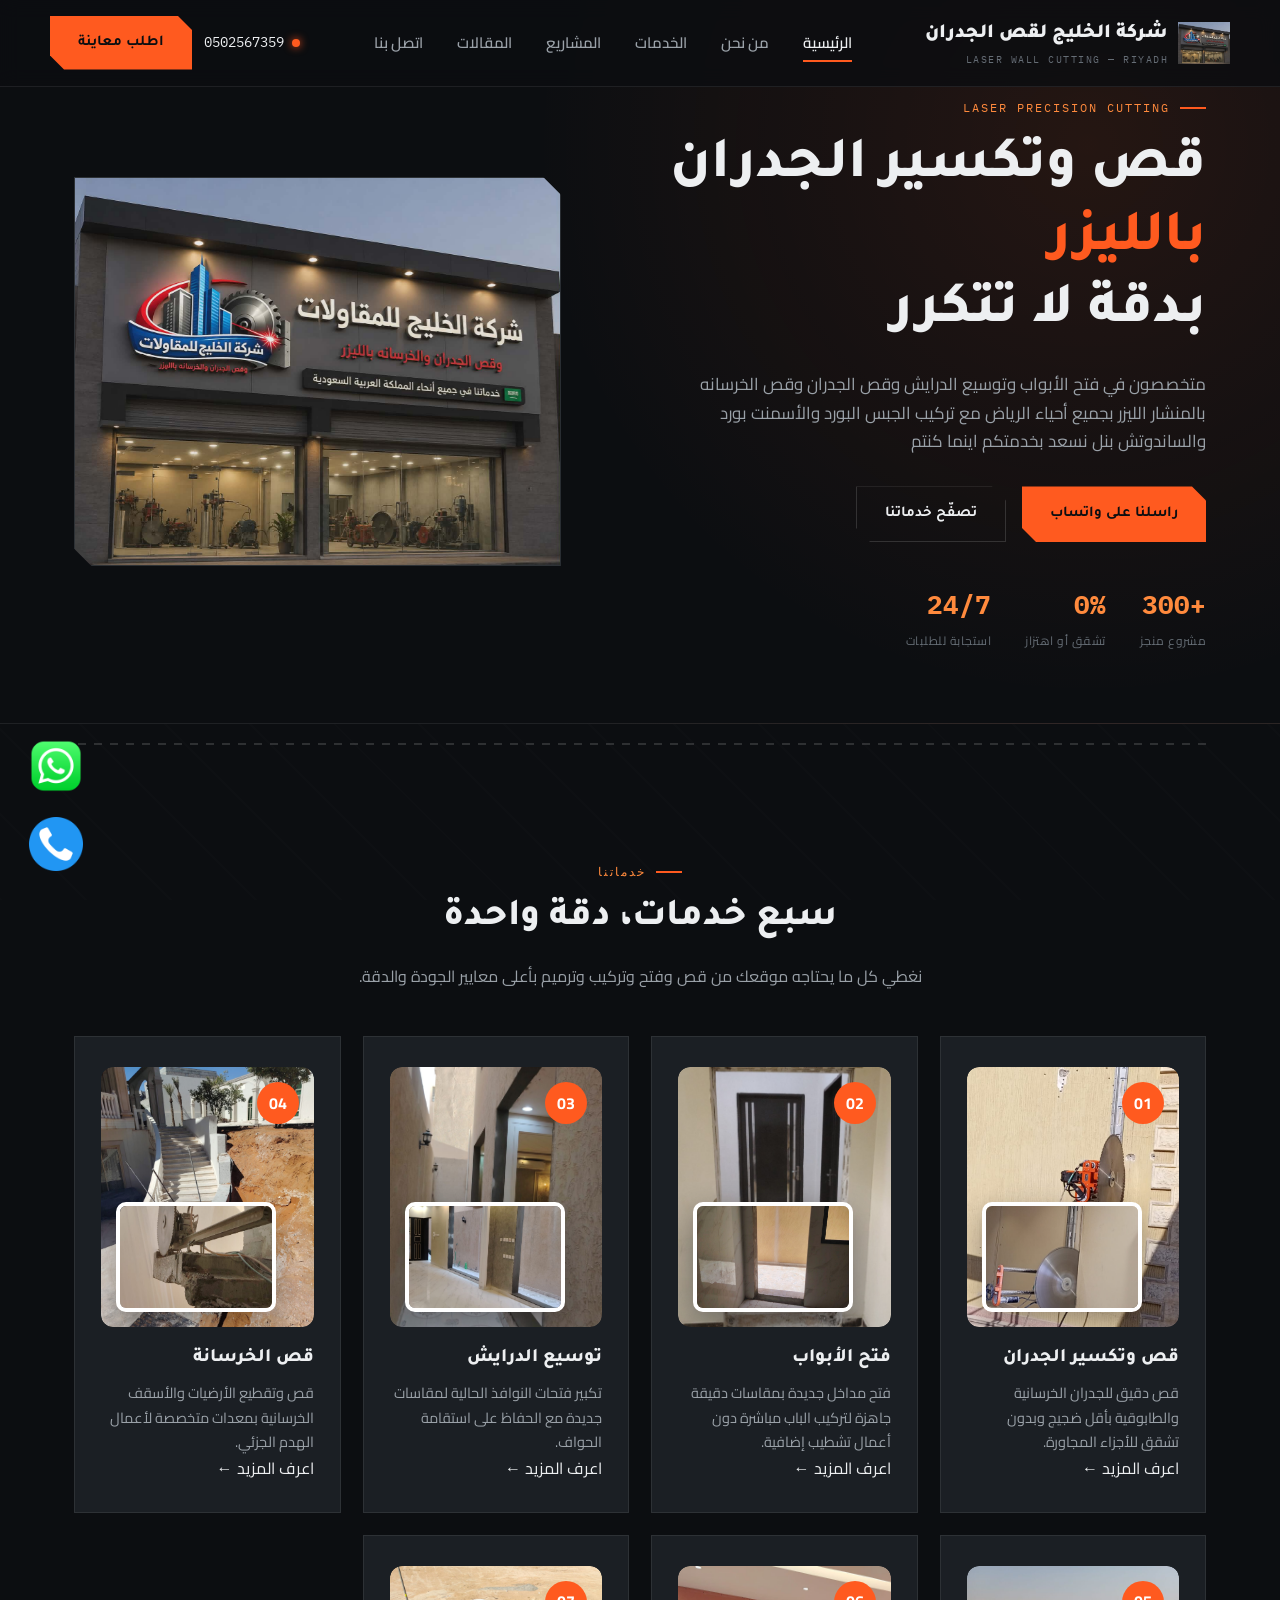
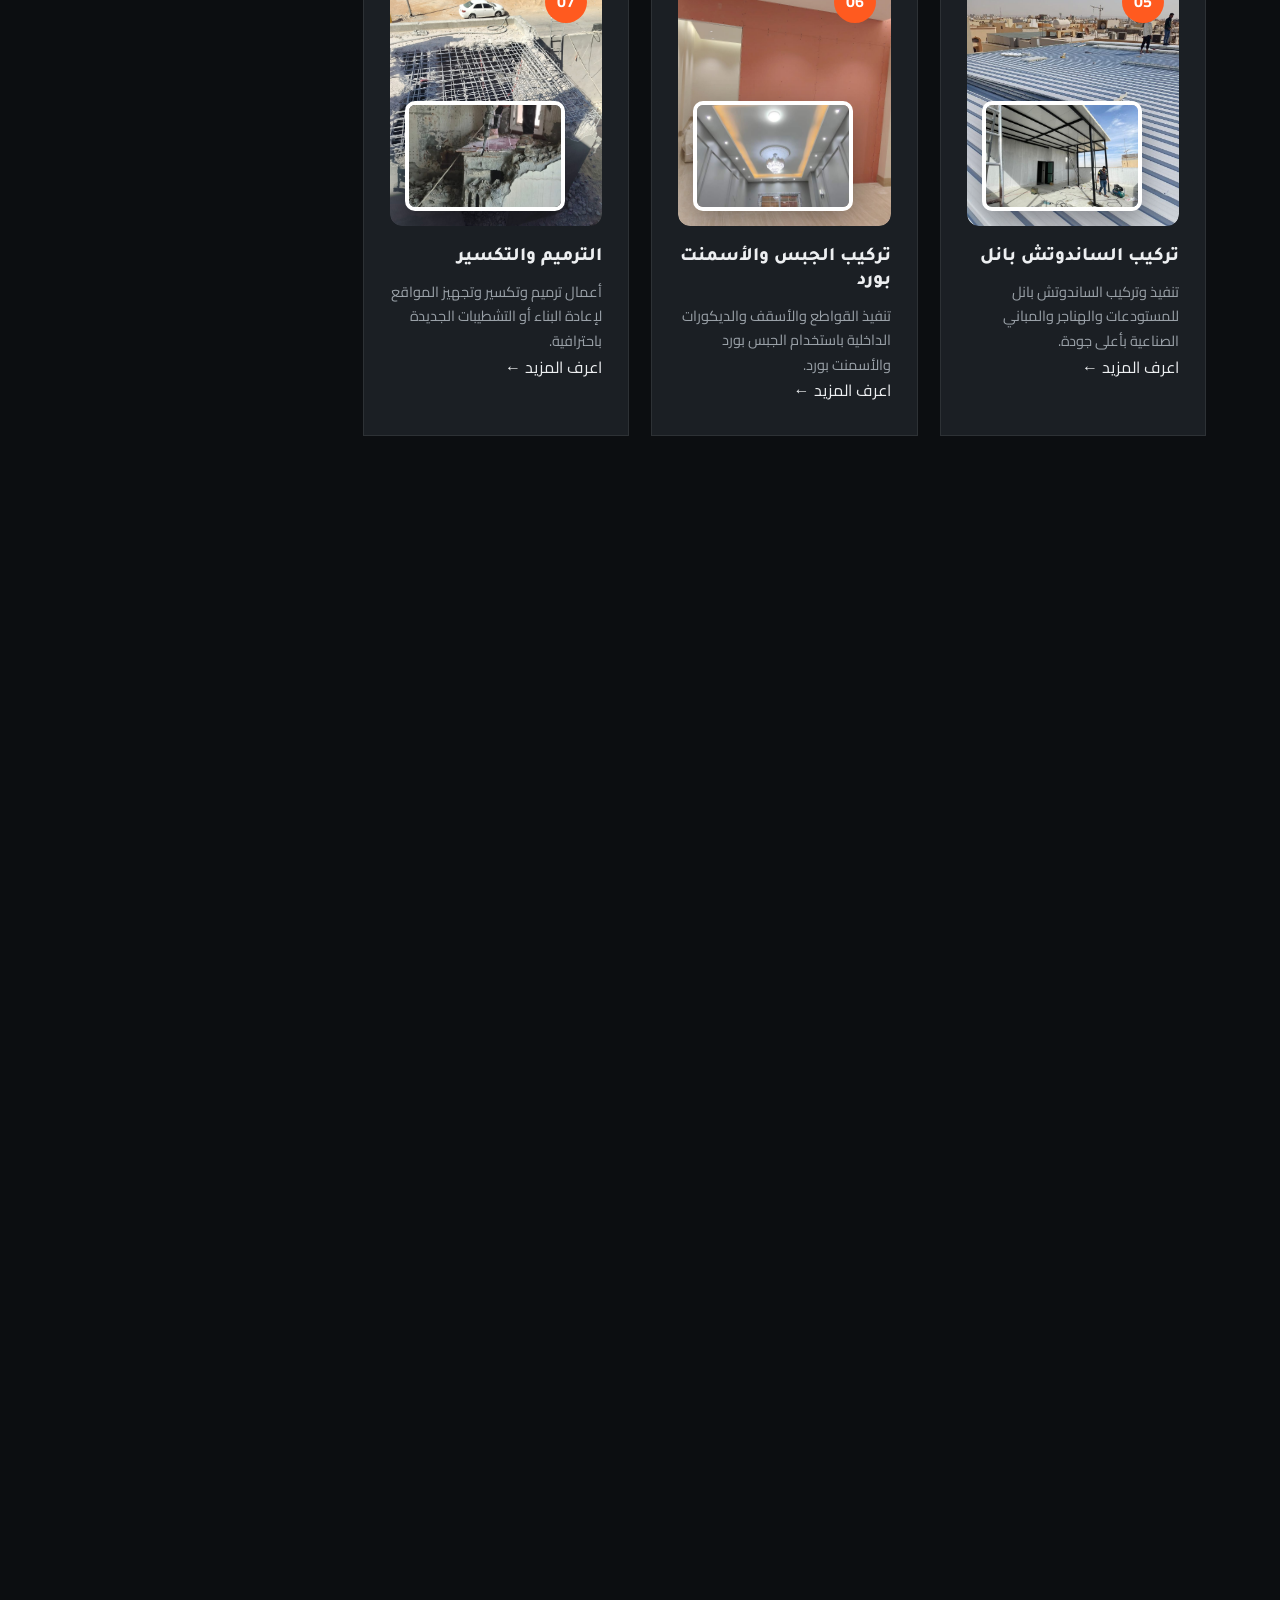
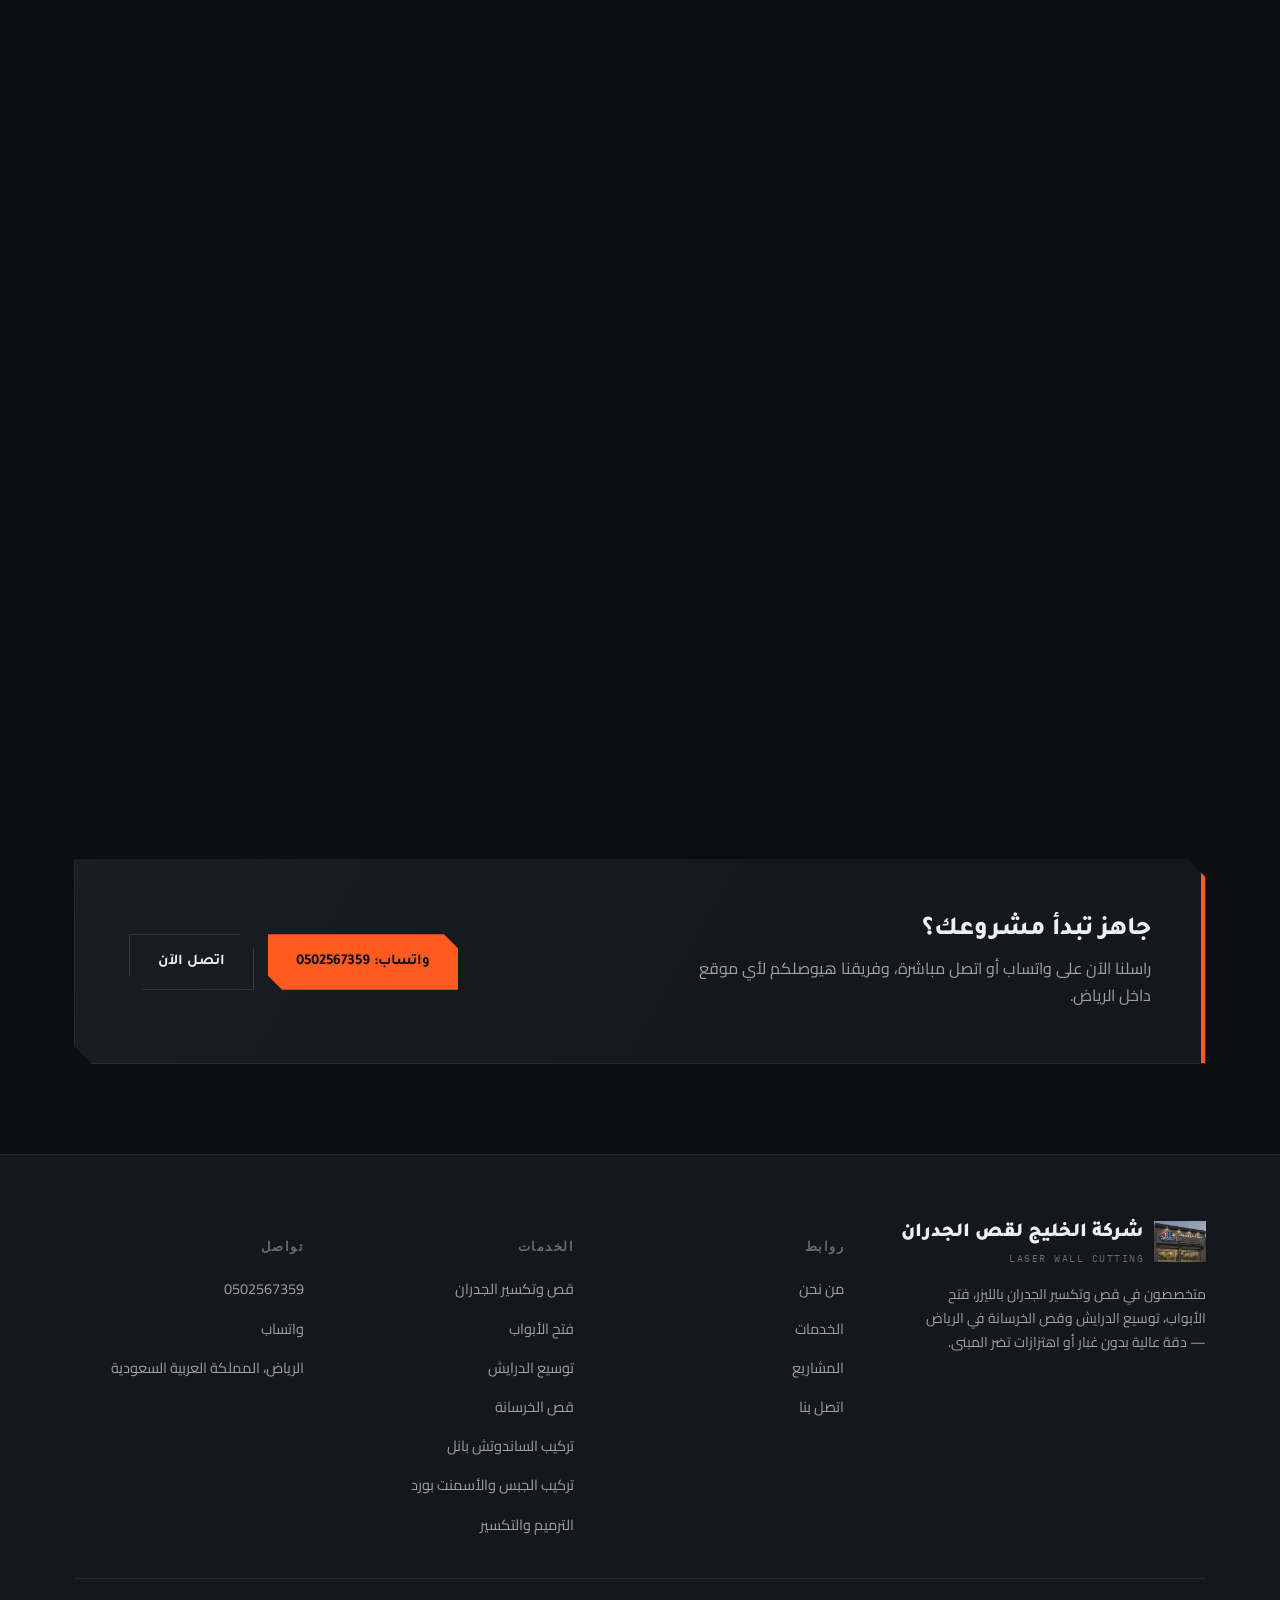
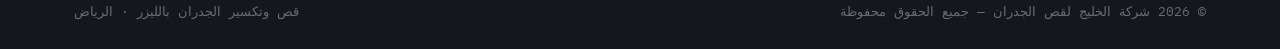
==== commit 0d980698: "d" ====
--- a/index.html
+++ b/index.html
@@ -105,203 +105,210 @@
           <!-- 1 -->
           <div class="service-card">
             <div class="service-image">
+              <input type="checkbox" id="zoom-1" class="zoom-toggle" />
               <img
                 src="images/services/1.jpeg"
                 class="main-img"
                 alt="قص وتكسير الجدران"
               />
-              <img
-                src="images/services/1-2.jpeg"
-                class="sub-img"
-                alt="قص الجدران"
-              />
+              <label for="zoom-1" class="sub-img-wrap">
+                <img
+                  src="images/services/1-2.jpeg"
+                  class="sub-img"
+                  alt="قص الجدران"
+                />
+              </label>
               <span class="service-number">01</span>
             </div>
-
             <div class="service-content">
               <h3>قص وتكسير الجدران</h3>
               <p>
                 قص دقيق للجدران الخرسانية والطابوقية بأقل ضجيج وبدون تشقق
                 للأجزاء المجاورة.
               </p>
-
-              <a href="services.html" class="service-link">
-                اعرف المزيد <span>←</span>
-              </a>
+              <a href="services.html" class="service-link"
+                >اعرف المزيد <span>←</span></a
+              >
             </div>
           </div>
 
           <!-- 2 -->
           <div class="service-card">
             <div class="service-image">
+              <input type="checkbox" id="zoom-2" class="zoom-toggle" />
               <img
                 src="images/services/2.jpeg"
                 class="main-img"
                 alt="فتح الأبواب"
               />
-              <img
-                src="images/services/2-2.jpeg"
-                class="sub-img"
-                alt="فتح الأبواب"
-              />
+              <label for="zoom-2" class="sub-img-wrap">
+                <img
+                  src="images/services/2-2.jpeg"
+                  class="sub-img"
+                  alt="فتح الأبواب"
+                />
+              </label>
               <span class="service-number">02</span>
             </div>
-
             <div class="service-content">
               <h3>فتح الأبواب</h3>
               <p>
                 فتح مداخل جديدة بمقاسات دقيقة جاهزة لتركيب الباب مباشرة دون
                 أعمال تشطيب إضافية.
               </p>
-
-              <a href="services.html" class="service-link">
-                اعرف المزيد <span>←</span>
-              </a>
+              <a href="services.html" class="service-link"
+                >اعرف المزيد <span>←</span></a
+              >
             </div>
           </div>
 
           <!-- 3 -->
           <div class="service-card">
             <div class="service-image">
+              <input type="checkbox" id="zoom-3" class="zoom-toggle" />
               <img
                 src="images/services/3.jpeg"
                 class="main-img"
                 alt="توسيع الدرايش"
               />
-              <img
-                src="images/services/3-2.jpeg"
-                class="sub-img"
-                alt="توسيع الدرايش"
-              />
+              <label for="zoom-3" class="sub-img-wrap">
+                <img
+                  src="images/services/3-2.jpeg"
+                  class="sub-img"
+                  alt="توسيع الدرايش"
+                />
+              </label>
               <span class="service-number">03</span>
             </div>
-
             <div class="service-content">
               <h3>توسيع الدرايش</h3>
               <p>
                 تكبير فتحات النوافذ الحالية لمقاسات جديدة مع الحفاظ على استقامة
                 الحواف.
               </p>
-
-              <a href="services.html" class="service-link">
-                اعرف المزيد <span>←</span>
-              </a>
+              <a href="services.html" class="service-link"
+                >اعرف المزيد <span>←</span></a
+              >
             </div>
           </div>
 
           <!-- 4 -->
           <div class="service-card">
             <div class="service-image">
+              <input type="checkbox" id="zoom-4" class="zoom-toggle" />
               <img
                 src="images/services/4.jpeg"
                 class="main-img"
                 alt="قص الخرسانة"
               />
-              <img
-                src="images/services/4-2.jpeg"
-                class="sub-img"
-                alt="قص الخرسانة"
-              />
+              <label for="zoom-4" class="sub-img-wrap">
+                <img
+                  src="images/services/4-2.jpeg"
+                  class="sub-img"
+                  alt="قص الخرسانة"
+                />
+              </label>
               <span class="service-number">04</span>
             </div>
-
             <div class="service-content">
               <h3>قص الخرسانة</h3>
               <p>
                 قص وتقطيع الأرضيات والأسقف الخرسانية بمعدات متخصصة لأعمال الهدم
                 الجزئي.
               </p>
-
-              <a href="services.html" class="service-link">
-                اعرف المزيد <span>←</span>
-              </a>
+              <a href="services.html" class="service-link"
+                >اعرف المزيد <span>←</span></a
+              >
             </div>
           </div>
 
           <!-- 5 -->
           <div class="service-card">
             <div class="service-image">
+              <input type="checkbox" id="zoom-5" class="zoom-toggle" />
               <img
                 src="images/services/5.jpeg"
                 class="main-img"
                 alt="تركيب الساندوتش بانل"
               />
-              <img
-                src="images/services/5-2.jpeg"
-                class="sub-img"
-                alt="ساندوتش بانل"
-              />
+              <label for="zoom-5" class="sub-img-wrap">
+                <img
+                  src="images/services/5-2.jpeg"
+                  class="sub-img"
+                  alt="ساندوتش بانل"
+                />
+              </label>
               <span class="service-number">05</span>
             </div>
-
             <div class="service-content">
               <h3>تركيب الساندوتش بانل</h3>
               <p>
                 تنفيذ وتركيب الساندوتش بانل للمستودعات والهناجر والمباني
                 الصناعية بأعلى جودة.
               </p>
-
-              <a href="services.html" class="service-link">
-                اعرف المزيد <span>←</span>
-              </a>
+              <a href="services.html" class="service-link"
+                >اعرف المزيد <span>←</span></a
+              >
             </div>
           </div>
 
           <!-- 6 -->
           <div class="service-card">
             <div class="service-image">
+              <input type="checkbox" id="zoom-6" class="zoom-toggle" />
               <img
                 src="images/services/6.jpeg"
                 class="main-img"
                 alt="الجبس والأسمنت بورد"
               />
-              <img
-                src="images/services/6-2.jpeg"
-                class="sub-img"
-                alt="جبس بورد"
-              />
+              <label for="zoom-6" class="sub-img-wrap">
+                <img
+                  src="images/services/6-2.jpeg"
+                  class="sub-img"
+                  alt="جبس بورد"
+                />
+              </label>
               <span class="service-number">06</span>
             </div>
-
             <div class="service-content">
               <h3>تركيب الجبس والأسمنت بورد</h3>
               <p>
                 تنفيذ القواطع والأسقف والديكورات الداخلية باستخدام الجبس بورد
                 والأسمنت بورد.
               </p>
-
-              <a href="services.html" class="service-link">
-                اعرف المزيد <span>←</span>
-              </a>
+              <a href="services.html" class="service-link"
+                >اعرف المزيد <span>←</span></a
+              >
             </div>
           </div>
 
           <!-- 7 -->
           <div class="service-card">
             <div class="service-image">
+              <input type="checkbox" id="zoom-7" class="zoom-toggle" />
               <img
                 src="images/services/7.jpeg"
                 class="main-img"
                 alt="الترميم والتكسير"
               />
-              <img
-                src="images/services/7-2.jpeg"
-                class="sub-img"
-                alt="الترميم"
-              />
+              <label for="zoom-7" class="sub-img-wrap">
+                <img
+                  src="images/services/7-2.jpeg"
+                  class="sub-img"
+                  alt="الترميم"
+                />
+              </label>
               <span class="service-number">07</span>
             </div>
-
             <div class="service-content">
               <h3>الترميم والتكسير</h3>
               <p>
                 أعمال ترميم وتكسير وتجهيز المواقع لإعادة البناء أو التشطيبات
                 الجديدة باحترافية.
               </p>
-
-              <a href="services.html" class="service-link">
-                اعرف المزيد <span>←</span>
-              </a>
+              <a href="services.html" class="service-link"
+                >اعرف المزيد <span>←</span></a
+              >
             </div>
           </div>
         </div>
--- a/css/style.css
+++ b/css/style.css
@@ -4,41 +4,47 @@
    Signature: chamfered "cut corner" edges + animated laser divider
    ========================================================= */
 
-:root{
-  --bg:            #0c0e11;
-  --bg-elevated:   #14171b;
-  --surface:       #1b1f24;
-  --surface-2:     #22262c;
-  --border:        rgba(255,255,255,0.08);
-  --border-strong: rgba(255,255,255,0.14);
-
-  --steel:         #576270;
-  --steel-light:   #7c8794;
-  --concrete:      #948d7f;
-
-  --laser:         #ff5a1f;
-  --laser-bright:  #ff8a3d;
-  --laser-dim:     rgba(255,90,31,0.15);
-
-  --text:          #edeff1;
-  --text-muted:    #9aa1a8;
-  --text-faint:    #656d75;
-
-  --font-display: 'Tajawal', sans-serif;
-  --font-body:    'Cairo', sans-serif;
-  --font-mono:    'IBM Plex Mono', monospace;
+:root {
+  --bg: #0c0e11;
+  --bg-elevated: #14171b;
+  --surface: #1b1f24;
+  --surface-2: #22262c;
+  --border: rgba(255, 255, 255, 0.08);
+  --border-strong: rgba(255, 255, 255, 0.14);
+
+  --steel: #576270;
+  --steel-light: #7c8794;
+  --concrete: #948d7f;
+
+  --laser: #ff5a1f;
+  --laser-bright: #ff8a3d;
+  --laser-dim: rgba(255, 90, 31, 0.15);
+
+  --text: #edeff1;
+  --text-muted: #9aa1a8;
+  --text-faint: #656d75;
+
+  --font-display: "Tajawal", sans-serif;
+  --font-body: "Cairo", sans-serif;
+  --font-mono: "IBM Plex Mono", monospace;
 
   --cut: 18px; /* chamfer size for signature cut-corner shape */
   --radius: 4px;
 
-  --shadow-soft: 0 10px 30px rgba(0,0,0,0.35);
-  --shadow-laser: 0 0 24px rgba(255,90,31,0.35);
-}
-
-*, *::before, *::after{ box-sizing: border-box; }
-html{ scroll-behavior: smooth; }
-body{
-  margin:0;
+  --shadow-soft: 0 10px 30px rgba(0, 0, 0, 0.35);
+  --shadow-laser: 0 0 24px rgba(255, 90, 31, 0.35);
+}
+
+*,
+*::before,
+*::after {
+  box-sizing: border-box;
+}
+html {
+  scroll-behavior: smooth;
+}
+body {
+  margin: 0;
   background: var(--bg);
   color: var(--text);
   font-family: var(--font-body);
@@ -46,19 +52,37 @@
   -webkit-font-smoothing: antialiased;
   overflow-x: hidden;
 }
-img{ max-width:100%; display:block; }
-a{ color: inherit; text-decoration:none; }
-ul{ margin:0; padding:0; list-style:none; }
-h1,h2,h3,h4{
+img {
+  max-width: 100%;
+  display: block;
+}
+a {
+  color: inherit;
+  text-decoration: none;
+}
+ul {
+  margin: 0;
+  padding: 0;
+  list-style: none;
+}
+h1,
+h2,
+h3,
+h4 {
   font-family: var(--font-display);
-  margin: 0 0 .5em;
+  margin: 0 0 0.5em;
   line-height: 1.25;
   font-weight: 800;
 }
-p{ margin: 0 0 1em; color: var(--text-muted); }
-section{ position: relative; }
-
-.container{
+p {
+  margin: 0 0 1em;
+  color: var(--text-muted);
+}
+section {
+  position: relative;
+}
+
+.container {
   width: 100%;
   max-width: 1180px;
   margin: 0 auto;
@@ -66,20 +90,24 @@
 }
 
 /* Background concrete texture (very subtle) */
-body::before{
-  content:"";
-  position: fixed; inset:0;
-  background-image:
-    repeating-linear-gradient(45deg, rgba(255,255,255,0.012) 0 2px, transparent 2px 60px);
+body::before {
+  content: "";
+  position: fixed;
+  inset: 0;
+  background-image: repeating-linear-gradient(
+    45deg,
+    rgba(255, 255, 255, 0.012) 0 2px,
+    transparent 2px 60px
+  );
   pointer-events: none;
   z-index: 0;
 }
 
 /* ---------- Eyebrow / label ---------- */
-.eyebrow{
-  display:inline-flex;
-  align-items:center;
-  gap:10px;
+.eyebrow {
+  display: inline-flex;
+  align-items: center;
+  gap: 10px;
   font-family: var(--font-mono);
   font-size: 12px;
   letter-spacing: 2px;
@@ -87,58 +115,81 @@
   text-transform: uppercase;
   margin-bottom: 14px;
 }
-.eyebrow::before{
-  content:"";
-  width: 26px; height: 2px;
+.eyebrow::before {
+  content: "";
+  width: 26px;
+  height: 2px;
   background: var(--laser);
-  display:inline-block;
+  display: inline-block;
 }
 
 /* ---------- Signature: chamfered "cut corner" shape ---------- */
-.cut-corner{
-  clip-path: polygon(0 0, calc(100% - var(--cut)) 0, 100% var(--cut), 100% 100%, var(--cut) 100%, 0 calc(100% - var(--cut)));
+.cut-corner {
+  clip-path: polygon(
+    0 0,
+    calc(100% - var(--cut)) 0,
+    100% var(--cut),
+    100% 100%,
+    var(--cut) 100%,
+    0 calc(100% - var(--cut))
+  );
   position: relative;
 }
-.cut-corner-sm{
+.cut-corner-sm {
   --cut: 10px;
 }
 
 /* ---------- Signature: laser divider ---------- */
-.laser-divider{
+.laser-divider {
   position: relative;
   height: 40px;
-  display:flex;
-  align-items:center;
+  display: flex;
+  align-items: center;
   overflow: hidden;
 }
-.laser-divider .beam-line{
-  width:100%; height:2px;
-  background: repeating-linear-gradient(to left, var(--border-strong) 0 8px, transparent 8px 16px);
-}
-.laser-divider .spark{
-  position:absolute;
+.laser-divider .beam-line {
+  width: 100%;
+  height: 2px;
+  background: repeating-linear-gradient(
+    to left,
+    var(--border-strong) 0 8px,
+    transparent 8px 16px
+  );
+}
+.laser-divider .spark {
+  position: absolute;
   right: -6%;
   top: 50%;
-  width: 10px; height:10px;
-  margin-top:-5px;
-  border-radius:50%;
+  width: 10px;
+  height: 10px;
+  margin-top: -5px;
+  border-radius: 50%;
   background: var(--laser-bright);
-  box-shadow: 0 0 12px 3px var(--laser), 0 0 24px 6px rgba(255,90,31,0.4);
+  box-shadow:
+    0 0 12px 3px var(--laser),
+    0 0 24px 6px rgba(255, 90, 31, 0.4);
   animation: travel 5s linear infinite;
 }
-@keyframes travel{
-  0%{ right: -6%; }
-  100%{ right: 106%; }
-}
-@media (prefers-reduced-motion: reduce){
-  .laser-divider .spark{ animation: none; display:none; }
+@keyframes travel {
+  0% {
+    right: -6%;
+  }
+  100% {
+    right: 106%;
+  }
+}
+@media (prefers-reduced-motion: reduce) {
+  .laser-divider .spark {
+    animation: none;
+    display: none;
+  }
 }
 
 /* ---------- Buttons ---------- */
-.btn{
+.btn {
   display: inline-flex;
   align-items: center;
-  justify-content:center;
+  justify-content: center;
   gap: 10px;
   font-family: var(--font-display);
   font-weight: 700;
@@ -146,301 +197,443 @@
   padding: 14px 28px;
   border: none;
   cursor: pointer;
-  clip-path: polygon(0 0, calc(100% - 14px) 0, 100% 14px, 100% 100%, 14px 100%, 0 calc(100% - 14px));
-  transition: transform .2s ease, box-shadow .2s ease, background .2s ease;
+  clip-path: polygon(
+    0 0,
+    calc(100% - 14px) 0,
+    100% 14px,
+    100% 100%,
+    14px 100%,
+    0 calc(100% - 14px)
+  );
+  transition:
+    transform 0.2s ease,
+    box-shadow 0.2s ease,
+    background 0.2s ease;
   white-space: nowrap;
 }
-.btn-primary{
+.btn-primary {
   background: var(--laser);
   color: #0c0e11;
 }
-.btn-primary:hover{
+.btn-primary:hover {
   background: var(--laser-bright);
   box-shadow: var(--shadow-laser);
   transform: translateY(-2px);
 }
-.btn-outline{
+.btn-outline {
   background: transparent;
   color: var(--text);
   border: 1px solid var(--border-strong);
 }
-.btn-outline:hover{
+.btn-outline:hover {
   border-color: var(--laser);
   color: var(--laser-bright);
 }
-.btn-block{ width:100%; }
+.btn-block {
+  width: 100%;
+}
 
 /* ---------- Header ---------- */
-.site-header{
-  position: sticky; top:0; z-index: 100;
-  background: rgba(12,14,17,0.85);
+.site-header {
+  position: sticky;
+  top: 0;
+  z-index: 100;
+  background: rgba(12, 14, 17, 0.85);
   backdrop-filter: blur(10px);
   border-bottom: 1px solid var(--border);
 }
-.nav-wrap{
-  display:flex; align-items:center; justify-content:space-between;
+.nav-wrap {
+  display: flex;
+  align-items: center;
+  justify-content: space-between;
   padding: 16px 0;
 }
-.brand{
-  display:flex; align-items:center; gap:10px;
+.brand {
+  display: flex;
+  align-items: center;
+  gap: 10px;
   font-family: var(--font-display);
   font-weight: 900;
   font-size: 20px;
   color: var(--text);
 }
-.brand-logo{
+.brand-logo {
   width: 52px;
   height: 52px;
   object-fit: contain;
-  display:block;
-  flex-shrink:0;
-}
-.brand small{
-  display:block;
+  display: block;
+  flex-shrink: 0;
+}
+.brand small {
+  display: block;
   font-family: var(--font-mono);
   font-size: 10px;
   letter-spacing: 1.5px;
   color: var(--text-faint);
   font-weight: 400;
 }
-.nav-links{
-  display:flex; align-items:center; gap: 34px;
-}
-.nav-links a{
+.nav-links {
+  display: flex;
+  align-items: center;
+  gap: 34px;
+}
+.nav-links a {
   font-size: 15px;
   color: var(--text-muted);
   font-weight: 600;
   position: relative;
   padding: 6px 0;
 }
-.nav-links a:hover, .nav-links a.active{ color: var(--text); }
-.nav-links a.active::after{
-  content:"";
-  position:absolute; right:0; bottom:0;
-  width:100%; height:2px;
+.nav-links a:hover,
+.nav-links a.active {
+  color: var(--text);
+}
+.nav-links a.active::after {
+  content: "";
+  position: absolute;
+  right: 0;
+  bottom: 0;
+  width: 100%;
+  height: 2px;
   background: var(--laser);
 }
-.nav-cta{ display:flex; align-items:center; gap:12px; }
-.nav-phone{
+.nav-cta {
+  display: flex;
+  align-items: center;
+  gap: 12px;
+}
+.nav-phone {
   font-family: var(--font-mono);
   font-size: 14px;
   color: var(--text);
-  display:flex; align-items:center; gap:8px;
-}
-.nav-phone .dot{
-  width:8px;height:8px;border-radius:50%;
-  background: var(--laser); box-shadow: 0 0 8px var(--laser);
-}
-.menu-toggle{
-  display:none;
-  background:none; border:none; color:var(--text); font-size:26px; cursor:pointer;
-}
-
-@media (max-width: 900px){
-  .nav-links{
-    position: fixed; inset: 72px 0 0 0;
+  display: flex;
+  align-items: center;
+  gap: 8px;
+}
+.nav-phone .dot {
+  width: 8px;
+  height: 8px;
+  border-radius: 50%;
+  background: var(--laser);
+  box-shadow: 0 0 8px var(--laser);
+}
+.menu-toggle {
+  display: none;
+  background: none;
+  border: none;
+  color: var(--text);
+  font-size: 26px;
+  cursor: pointer;
+}
+
+@media (max-width: 900px) {
+  .nav-links {
+    position: fixed;
+    inset: 72px 0 0 0;
     background: var(--bg-elevated);
     flex-direction: column;
     padding: 30px 24px;
     gap: 24px;
     transform: translateY(-120%);
-    transition: transform .3s ease;
+    transition: transform 0.3s ease;
     border-top: 1px solid var(--border);
   }
-  .nav-links.open{ transform: translateY(0); }
-  .menu-toggle{ display:block; }
-  .nav-phone{ display:none; }
+  .nav-links.open {
+    transform: translateY(0);
+  }
+  .menu-toggle {
+    display: block;
+  }
+  .nav-phone {
+    display: none;
+  }
 }
 
 /* ---------- Hero ---------- */
-.hero{
+.hero {
   position: relative;
   padding: 90px 0 70px;
   background:
-    radial-gradient(circle at 85% 20%, rgba(255,90,31,0.10), transparent 45%),
+    radial-gradient(circle at 85% 20%, rgba(255, 90, 31, 0.1), transparent 45%),
     var(--bg);
   border-bottom: 1px solid var(--border);
-  overflow:hidden;
-}
-.hero-grid{
-  display:grid;
-  grid-template-columns: 1.1fr .9fr;
+  overflow: hidden;
+}
+.hero-grid {
+  display: grid;
+  grid-template-columns: 1.1fr 0.9fr;
   gap: 50px;
-  align-items:center;
-}
-.hero h1{
+  align-items: center;
+}
+.hero h1 {
   font-size: clamp(34px, 5vw, 58px);
   margin-bottom: 20px;
 }
-.hero h1 span{ color: var(--laser); }
-.hero-lead{
+.hero h1 span {
+  color: var(--laser);
+}
+.hero-lead {
   font-size: 17px;
   max-width: 520px;
   color: var(--text-muted);
   margin-bottom: 30px;
 }
-.hero-actions{ display:flex; gap:16px; flex-wrap:wrap; margin-bottom: 40px;}
-.hero-stats{
-  display:flex; gap: 34px; flex-wrap: wrap;
-}
-.hero-stats .stat b{
-  display:block;
+.hero-actions {
+  display: flex;
+  gap: 16px;
+  flex-wrap: wrap;
+  margin-bottom: 40px;
+}
+.hero-stats {
+  display: flex;
+  gap: 34px;
+  flex-wrap: wrap;
+}
+.hero-stats .stat b {
+  display: block;
   font-family: var(--font-mono);
   font-size: 26px;
   color: var(--laser-bright);
 }
-.hero-stats .stat span{
+.hero-stats .stat span {
   font-size: 12px;
   color: var(--text-faint);
-  letter-spacing: .5px;
-}
-.hero-art{
+  letter-spacing: 0.5px;
+}
+.hero-art {
   position: relative;
   background: var(--surface);
   border: 1px solid var(--border);
   aspect-ratio: 4/3.2;
-  overflow:hidden;
-}
-.hero-art svg{ width:100%; height:100%; }
-
-@media (max-width: 900px){
-  .hero-grid{ grid-template-columns: 1fr; }
-  .hero-art{ order:-1; }
+  overflow: hidden;
+}
+.hero-art svg {
+  width: 100%;
+  height: 100%;
+}
+
+@media (max-width: 900px) {
+  .hero-grid {
+    grid-template-columns: 1fr;
+  }
+  .hero-art {
+    order: -1;
+  }
 }
 
 /* ---------- Section titles ---------- */
-.section-head{
+.section-head {
   max-width: 640px;
   margin-bottom: 46px;
 }
-.section-head.center{ margin-inline:auto; text-align:center; }
-.section-head h2{ font-size: clamp(26px, 3.4vw, 38px); }
-
-.section{ padding: 90px 0; }
-.section-alt{ background: var(--bg-elevated); }
+.section-head.center {
+  margin-inline: auto;
+  text-align: center;
+}
+.section-head h2 {
+  font-size: clamp(26px, 3.4vw, 38px);
+}
+
+.section {
+  padding: 90px 0;
+}
+.section-alt {
+  background: var(--bg-elevated);
+}
 
 /* ---------- Services grid ---------- */
-.services-grid{
-  display:grid;
+.services-grid {
+  display: grid;
   grid-template-columns: repeat(4, 1fr);
   gap: 22px;
 }
-.service-card{
+.service-card {
   background: var(--surface);
   border: 1px solid var(--border);
   padding: 30px 26px;
-  transition: border-color .25s ease, transform .25s ease;
-}
-.service-card:hover{
+  transition:
+    border-color 0.25s ease,
+    transform 0.25s ease;
+}
+.service-card:hover {
   border-color: var(--laser);
   transform: translateY(-4px);
 }
-.service-card .icon{
-  width: 52px; height: 52px;
+.service-card .icon {
+  width: 52px;
+  height: 52px;
   margin-bottom: 20px;
   color: var(--laser);
 }
-.service-card h3{ font-size: 19px; margin-bottom: 10px; }
-.service-card p{ font-size: 14.5px; margin-bottom: 0; }
-.service-card .num{
+.service-card h3 {
+  font-size: 19px;
+  margin-bottom: 10px;
+}
+.service-card p {
+  font-size: 14.5px;
+  margin-bottom: 0;
+}
+.service-card .num {
   font-family: var(--font-mono);
   font-size: 12px;
   color: var(--text-faint);
   letter-spacing: 1px;
   margin-bottom: 12px;
-  display:block;
-}
-
-@media (max-width: 1000px){ .services-grid{ grid-template-columns: repeat(2,1fr); } }
-@media (max-width: 560px){ .services-grid{ grid-template-columns: 1fr; } }
+  display: block;
+}
+
+@media (max-width: 1000px) {
+  .services-grid {
+    grid-template-columns: repeat(2, 1fr);
+  }
+}
+@media (max-width: 560px) {
+  .services-grid {
+    grid-template-columns: 1fr;
+  }
+}
 
 /* ---------- Why us ---------- */
-.why-wrap{
-  display:grid;
-  grid-template-columns: .9fr 1.1fr;
+.why-wrap {
+  display: grid;
+  grid-template-columns: 0.9fr 1.1fr;
   gap: 60px;
-  align-items:center;
-}
-.why-list{ display:flex; flex-direction:column; gap: 24px; }
-.why-item{
-  display:flex; gap: 18px;
+  align-items: center;
+}
+.why-list {
+  display: flex;
+  flex-direction: column;
+  gap: 24px;
+}
+.why-item {
+  display: flex;
+  gap: 18px;
   padding-bottom: 24px;
   border-bottom: 1px solid var(--border);
 }
-.why-item:last-child{ border-bottom:none; padding-bottom:0; }
-.why-item .why-icon{
+.why-item:last-child {
+  border-bottom: none;
+  padding-bottom: 0;
+}
+.why-item .why-icon {
   flex: 0 0 auto;
-  width: 44px; height:44px;
+  width: 44px;
+  height: 44px;
   background: var(--laser-dim);
   color: var(--laser-bright);
-  display:flex; align-items:center; justify-content:center;
+  display: flex;
+  align-items: center;
+  justify-content: center;
   clip-path: polygon(0 0, 75% 0, 100% 25%, 100% 100%, 25% 100%, 0 75%);
 }
-.why-item h4{ font-size:17px; margin-bottom:6px; }
-.why-item p{ font-size: 14.5px; margin-bottom:0; }
-.why-visual{
+.why-item h4 {
+  font-size: 17px;
+  margin-bottom: 6px;
+}
+.why-item p {
+  font-size: 14.5px;
+  margin-bottom: 0;
+}
+.why-visual {
   background: var(--surface);
-  border:1px solid var(--border);
+  border: 1px solid var(--border);
   aspect-ratio: 1/1;
-  position:relative;
-  overflow:hidden;
-}
-.why-visual svg{ width:100%; height:100%; }
-
-@media (max-width: 900px){
-  .why-wrap{ grid-template-columns: 1fr; }
-  .why-visual{ order:-1; max-width: 420px; margin: 0 auto; }
+  position: relative;
+  overflow: hidden;
+}
+.why-visual svg {
+  width: 100%;
+  height: 100%;
+}
+
+@media (max-width: 900px) {
+  .why-wrap {
+    grid-template-columns: 1fr;
+  }
+  .why-visual {
+    order: -1;
+    max-width: 420px;
+    margin: 0 auto;
+  }
 }
 
 /* ---------- Process steps ---------- */
-.process-track{
-  display:grid;
-  grid-template-columns: repeat(4,1fr);
+.process-track {
+  display: grid;
+  grid-template-columns: repeat(4, 1fr);
   gap: 0;
   position: relative;
 }
-.process-step{
+.process-step {
   padding: 0 22px;
   position: relative;
 }
-.process-step:not(:last-child)::after{
-  content:"";
+.process-step:not(:last-child)::after {
+  content: "";
   position: absolute;
-  top: 26px; left: -10px;
+  top: 26px;
+  left: -10px;
   width: calc(100% + 20px);
   height: 1px;
-  background: repeating-linear-gradient(to left, var(--border) 0 6px, transparent 6px 12px);
-}
-.process-step .step-num{
+  background: repeating-linear-gradient(
+    to left,
+    var(--border) 0 6px,
+    transparent 6px 12px
+  );
+}
+.process-step .step-num {
   font-family: var(--font-mono);
   font-size: 13px;
   color: var(--bg);
   background: var(--laser);
-  width: 52px; height:52px;
-  display:flex; align-items:center; justify-content:center;
+  width: 52px;
+  height: 52px;
+  display: flex;
+  align-items: center;
+  justify-content: center;
   margin-bottom: 22px;
-  position: relative; z-index:2;
+  position: relative;
+  z-index: 2;
   clip-path: polygon(0 0, 75% 0, 100% 25%, 100% 100%, 25% 100%, 0 75%);
   font-weight: 700;
 }
-.process-step h4{ font-size:16.5px; margin-bottom:8px;}
-.process-step p{ font-size:14px; margin-bottom:0; }
-
-@media (max-width: 900px){
-  .process-track{ grid-template-columns: 1fr 1fr; row-gap: 40px; }
-  .process-step:nth-child(2)::after{ display:none; }
-  .process-step:not(:last-child)::after{ display:none; }
-}
-@media (max-width: 560px){ .process-track{ grid-template-columns: 1fr; } }
+.process-step h4 {
+  font-size: 16.5px;
+  margin-bottom: 8px;
+}
+.process-step p {
+  font-size: 14px;
+  margin-bottom: 0;
+}
+
+@media (max-width: 900px) {
+  .process-track {
+    grid-template-columns: 1fr 1fr;
+    row-gap: 40px;
+  }
+  .process-step:nth-child(2)::after {
+    display: none;
+  }
+  .process-step:not(:last-child)::after {
+    display: none;
+  }
+}
+@media (max-width: 560px) {
+  .process-track {
+    grid-template-columns: 1fr;
+  }
+}
 
 /* ---------- Projects preview / grid ---------- */
-.projects-grid{
-  display:grid;
+.projects-grid {
+  display: grid;
   grid-template-columns: repeat(4, 1fr);
   gap: 18px;
 }
-.projects-grid.full{ grid-template-columns: repeat(3, 1fr); }
-.project-tile{
+.projects-grid.full {
+  grid-template-columns: repeat(3, 1fr);
+}
+.project-tile {
   position: relative;
   background: var(--surface);
   border: 1px solid var(--border);
@@ -448,56 +641,80 @@
   aspect-ratio: 4/3;
   cursor: pointer;
 }
-.project-tile img{
-  width:100%; height:100%; object-fit: cover;
-  transition: transform .4s ease;
-}
-.project-tile:hover img{ transform: scale(1.08); }
-.project-tile .tag{
-  position:absolute; right:10px; top:10px;
+.project-tile img {
+  width: 100%;
+  height: 100%;
+  object-fit: cover;
+  transition: transform 0.4s ease;
+}
+.project-tile:hover img {
+  transform: scale(1.08);
+}
+.project-tile .tag {
+  position: absolute;
+  right: 10px;
+  top: 10px;
   font-family: var(--font-mono);
   font-size: 10px;
   letter-spacing: 1px;
-  background: rgba(12,14,17,0.75);
+  background: rgba(12, 14, 17, 0.75);
   color: var(--laser-bright);
   padding: 5px 10px;
   border: 1px solid var(--laser);
 }
-.project-tile .expand{
-  position:absolute; inset:0;
-  background: linear-gradient(to top, rgba(12,14,17,0.85), transparent 55%);
-  opacity:0; transition: opacity .25s ease;
-  display:flex; align-items:flex-end; padding: 14px;
+.project-tile .expand {
+  position: absolute;
+  inset: 0;
+  background: linear-gradient(to top, rgba(12, 14, 17, 0.85), transparent 55%);
+  opacity: 0;
+  transition: opacity 0.25s ease;
+  display: flex;
+  align-items: flex-end;
+  padding: 14px;
   font-family: var(--font-mono);
   font-size: 12px;
-  color:#fff;
-}
-.project-tile:hover .expand{ opacity:1; }
-
-@media (max-width: 1000px){
-  .projects-grid, .projects-grid.full{ grid-template-columns: repeat(2, 1fr); }
-}
-@media (max-width: 560px){
-  .projects-grid, .projects-grid.full{ grid-template-columns: 1fr 1fr; gap: 10px; }
+  color: #fff;
+}
+.project-tile:hover .expand {
+  opacity: 1;
+}
+
+@media (max-width: 1000px) {
+  .projects-grid,
+  .projects-grid.full {
+    grid-template-columns: repeat(2, 1fr);
+  }
+}
+@media (max-width: 560px) {
+  .projects-grid,
+  .projects-grid.full {
+    grid-template-columns: 1fr 1fr;
+    gap: 10px;
+  }
 }
 
 /* Filter bar (projects page) */
-.filter-bar{
-  display:flex; gap:10px; flex-wrap:wrap; margin-bottom: 34px;
-}
-.filter-btn{
+.filter-bar {
+  display: flex;
+  gap: 10px;
+  flex-wrap: wrap;
+  margin-bottom: 34px;
+}
+.filter-btn {
   font-family: var(--font-mono);
   font-size: 12.5px;
-  letter-spacing: .5px;
+  letter-spacing: 0.5px;
   padding: 9px 18px;
   background: var(--surface);
   border: 1px solid var(--border);
   color: var(--text-muted);
   cursor: pointer;
-  transition: all .2s ease;
-}
-.filter-btn:hover{ color: var(--text); }
-.filter-btn.active{
+  transition: all 0.2s ease;
+}
+.filter-btn:hover {
+  color: var(--text);
+}
+.filter-btn.active {
   background: var(--laser);
   border-color: var(--laser);
   color: #0c0e11;
@@ -505,170 +722,297 @@
 }
 
 /* Lightbox */
-.lightbox{
-  position: fixed; inset:0; z-index: 300;
-  background: rgba(6,7,9,0.92);
-  display:none;
-  align-items:center; justify-content:center;
+.lightbox {
+  position: fixed;
+  inset: 0;
+  z-index: 300;
+  background: rgba(6, 7, 9, 0.92);
+  display: none;
+  align-items: center;
+  justify-content: center;
   padding: 40px;
 }
-.lightbox.open{ display:flex; }
-.lightbox-inner{ max-width: 800px; width:100%; text-align:center; }
-.lightbox-inner img{ width:100%; border: 1px solid var(--border-strong); }
-.lightbox-cap{
+.lightbox.open {
+  display: flex;
+}
+.lightbox-inner {
+  max-width: 800px;
+  width: 100%;
+  text-align: center;
+}
+.lightbox-inner img {
+  width: 100%;
+  border: 1px solid var(--border-strong);
+}
+.lightbox-cap {
   font-family: var(--font-mono);
   color: var(--text-muted);
   margin-top: 16px;
   font-size: 13px;
 }
-.lightbox-close{
-  position: absolute; top: 28px; left: 28px;
-  background:none; border:1px solid var(--border-strong); color:var(--text);
-  width: 44px; height:44px; cursor:pointer; font-size:20px;
-}
-.lightbox-nav{
-  position:absolute; top:50%; transform:translateY(-50%);
-  background: rgba(255,255,255,0.05); border:1px solid var(--border-strong);
-  color:var(--text); width:48px; height:48px; cursor:pointer; font-size:20px;
-}
-.lightbox-prev{ right: 28px; }
-.lightbox-next{ left: 28px; }
+.lightbox-close {
+  position: absolute;
+  top: 28px;
+  left: 28px;
+  background: none;
+  border: 1px solid var(--border-strong);
+  color: var(--text);
+  width: 44px;
+  height: 44px;
+  cursor: pointer;
+  font-size: 20px;
+}
+.lightbox-nav {
+  position: absolute;
+  top: 50%;
+  transform: translateY(-50%);
+  background: rgba(255, 255, 255, 0.05);
+  border: 1px solid var(--border-strong);
+  color: var(--text);
+  width: 48px;
+  height: 48px;
+  cursor: pointer;
+  font-size: 20px;
+}
+.lightbox-prev {
+  right: 28px;
+}
+.lightbox-next {
+  left: 28px;
+}
 
 /* ---------- CTA banner ---------- */
-.cta-band{
+.cta-band {
   background: linear-gradient(120deg, #1a1d21, #14171b 60%);
   border: 1px solid var(--border);
   padding: 54px;
-  display:flex; align-items:center; justify-content:space-between;
+  display: flex;
+  align-items: center;
+  justify-content: space-between;
   gap: 30px;
   flex-wrap: wrap;
   position: relative;
 }
-.cta-band::before{
-  content:"";
-  position:absolute; top:0; right:0;
-  width: 4px; height:100%;
+.cta-band::before {
+  content: "";
+  position: absolute;
+  top: 0;
+  right: 0;
+  width: 4px;
+  height: 100%;
   background: var(--laser);
 }
-.cta-band h3{ font-size: 26px; margin-bottom: 8px; }
-.cta-band p{ margin-bottom:0; max-width: 480px; }
-.cta-actions{ display:flex; gap:14px; flex-wrap:wrap; }
+.cta-band h3 {
+  font-size: 26px;
+  margin-bottom: 8px;
+}
+.cta-band p {
+  margin-bottom: 0;
+  max-width: 480px;
+}
+.cta-actions {
+  display: flex;
+  gap: 14px;
+  flex-wrap: wrap;
+}
 
 /* ---------- About page bits ---------- */
-.about-hero{
+.about-hero {
   padding: 70px 0 20px;
   border-bottom: 1px solid var(--border);
 }
-.value-grid{
-  display:grid; grid-template-columns: repeat(3,1fr); gap:22px;
-}
-.value-card{
-  background: var(--surface); border:1px solid var(--border);
+.value-grid {
+  display: grid;
+  grid-template-columns: repeat(3, 1fr);
+  gap: 22px;
+}
+.value-card {
+  background: var(--surface);
+  border: 1px solid var(--border);
   padding: 26px;
 }
-.value-card h4{ font-size:17px; margin-bottom:8px;}
-.value-card p{ font-size:14.5px; margin-bottom:0;}
-@media (max-width: 900px){ .value-grid{ grid-template-columns: 1fr 1fr; } }
-@media (max-width: 560px){ .value-grid{ grid-template-columns: 1fr; } }
-
-.split{
-  display:grid; grid-template-columns: 1fr 1fr; gap: 60px; align-items:center;
-}
-@media (max-width: 900px){ .split{ grid-template-columns: 1fr; } }
-.split-art{
-  background: var(--surface); border:1px solid var(--border);
-  aspect-ratio: 4/3.4; overflow:hidden;
-}
-.split-art svg{ width:100%; height:100%; }
+.value-card h4 {
+  font-size: 17px;
+  margin-bottom: 8px;
+}
+.value-card p {
+  font-size: 14.5px;
+  margin-bottom: 0;
+}
+@media (max-width: 900px) {
+  .value-grid {
+    grid-template-columns: 1fr 1fr;
+  }
+}
+@media (max-width: 560px) {
+  .value-grid {
+    grid-template-columns: 1fr;
+  }
+}
+
+.split {
+  display: grid;
+  grid-template-columns: 1fr 1fr;
+  gap: 60px;
+  align-items: center;
+}
+@media (max-width: 900px) {
+  .split {
+    grid-template-columns: 1fr;
+  }
+}
+.split-art {
+  background: var(--surface);
+  border: 1px solid var(--border);
+  aspect-ratio: 4/3.4;
+  overflow: hidden;
+}
+.split-art svg {
+  width: 100%;
+  height: 100%;
+}
 
 /* ---------- Contact page ---------- */
-.contact-wrap{
-  display:grid;
+.contact-wrap {
+  display: grid;
   grid-template-columns: 1fr 1fr;
   gap: 40px;
-  align-items:start;
-}
-@media (max-width: 900px){ .contact-wrap{ grid-template-columns:1fr; } }
-
-.info-card{
-  background: var(--surface); border:1px solid var(--border);
+  align-items: start;
+}
+@media (max-width: 900px) {
+  .contact-wrap {
+    grid-template-columns: 1fr;
+  }
+}
+
+.info-card {
+  background: var(--surface);
+  border: 1px solid var(--border);
   padding: 30px;
   margin-bottom: 20px;
 }
-.info-row{
-  display:flex; gap:16px; align-items:flex-start;
+.info-row {
+  display: flex;
+  gap: 16px;
+  align-items: flex-start;
   padding: 16px 0;
   border-bottom: 1px solid var(--border);
 }
-.info-row:last-child{ border-bottom:none; padding-bottom:0; }
-.info-row .ic{
-  width:40px; height:40px; flex:0 0 auto;
-  background: var(--laser-dim); color:var(--laser-bright);
-  display:flex; align-items:center; justify-content:center;
+.info-row:last-child {
+  border-bottom: none;
+  padding-bottom: 0;
+}
+.info-row .ic {
+  width: 40px;
+  height: 40px;
+  flex: 0 0 auto;
+  background: var(--laser-dim);
+  color: var(--laser-bright);
+  display: flex;
+  align-items: center;
+  justify-content: center;
   clip-path: polygon(0 0, 75% 0, 100% 25%, 100% 100%, 25% 100%, 0 75%);
 }
-.info-row h4{ font-size:15px; margin-bottom:4px; }
-.info-row p, .info-row a{ font-size:14.5px; margin-bottom:0; color:var(--text-muted); }
-.info-row a:hover{ color: var(--laser-bright); }
-
-.map-frame{
-  border:1px solid var(--border);
-  overflow:hidden;
+.info-row h4 {
+  font-size: 15px;
+  margin-bottom: 4px;
+}
+.info-row p,
+.info-row a {
+  font-size: 14.5px;
+  margin-bottom: 0;
+  color: var(--text-muted);
+}
+.info-row a:hover {
+  color: var(--laser-bright);
+}
+
+.map-frame {
+  border: 1px solid var(--border);
+  overflow: hidden;
   height: 260px;
 }
-.map-frame iframe{ width:100%; height:100%; border:0; filter: grayscale(0.4) invert(0.92) contrast(0.9); }
-
-.form-card{
-  background: var(--surface); border:1px solid var(--border);
+.map-frame iframe {
+  width: 100%;
+  height: 100%;
+  border: 0;
+  filter: grayscale(0.4) invert(0.92) contrast(0.9);
+}
+
+.form-card {
+  background: var(--surface);
+  border: 1px solid var(--border);
   padding: 34px;
 }
-.form-group{ margin-bottom: 20px; }
-.form-group label{
-  display:block; font-size: 13.5px; margin-bottom: 8px;
-  color: var(--text-muted); font-family: var(--font-mono); letter-spacing: .3px;
-}
-.form-group input, .form-group select, .form-group textarea{
-  width:100%;
+.form-group {
+  margin-bottom: 20px;
+}
+.form-group label {
+  display: block;
+  font-size: 13.5px;
+  margin-bottom: 8px;
+  color: var(--text-muted);
+  font-family: var(--font-mono);
+  letter-spacing: 0.3px;
+}
+.form-group input,
+.form-group select,
+.form-group textarea {
+  width: 100%;
   background: var(--bg-elevated);
   border: 1px solid var(--border);
   color: var(--text);
   padding: 13px 14px;
   font-family: var(--font-body);
   font-size: 15px;
-  transition: border-color .2s ease;
-}
-.form-group input:focus, .form-group select:focus, .form-group textarea:focus{
-  outline:none; border-color: var(--laser);
-}
-.form-group textarea{ resize: vertical; min-height: 110px; }
-.form-note{
-  font-size: 13px; color: var(--text-faint); margin-top: 14px; text-align:center;
-}
-.form-success{
-  display:none;
-  background: rgba(37,211,102,0.1);
-  border: 1px solid #25D366;
+  transition: border-color 0.2s ease;
+}
+.form-group input:focus,
+.form-group select:focus,
+.form-group textarea:focus {
+  outline: none;
+  border-color: var(--laser);
+}
+.form-group textarea {
+  resize: vertical;
+  min-height: 110px;
+}
+.form-note {
+  font-size: 13px;
+  color: var(--text-faint);
+  margin-top: 14px;
+  text-align: center;
+}
+.form-success {
+  display: none;
+  background: rgba(37, 211, 102, 0.1);
+  border: 1px solid #25d366;
   color: #6be3a0;
   padding: 14px 18px;
   font-size: 14px;
   margin-bottom: 18px;
 }
-.form-success.show{ display:block; }
+.form-success.show {
+  display: block;
+}
 
 /* ---------- Footer ---------- */
-.site-footer{
+.site-footer {
   background: var(--bg-elevated);
   border-top: 1px solid var(--border);
   padding: 60px 0 26px;
 }
-.footer-grid{
-  display:grid;
+.footer-grid {
+  display: grid;
   grid-template-columns: 1.4fr 1fr 1fr 1fr;
   gap: 40px;
   margin-bottom: 40px;
 }
-.footer-brand p{ font-size: 14px; max-width: 280px; }
-.footer-col h5{
+.footer-brand p {
+  font-size: 14px;
+  max-width: 280px;
+}
+.footer-col h5 {
   font-family: var(--font-mono);
   font-size: 12.5px;
   letter-spacing: 1.5px;
@@ -676,133 +1020,293 @@
   margin-bottom: 18px;
   text-transform: uppercase;
 }
-.footer-col ul{ display:flex; flex-direction:column; gap: 12px; }
-.footer-col a{ font-size: 14.5px; color: var(--text-muted); }
-.footer-col a:hover{ color: var(--laser-bright); }
-.footer-bottom{
+.footer-col ul {
+  display: flex;
+  flex-direction: column;
+  gap: 12px;
+}
+.footer-col a {
+  font-size: 14.5px;
+  color: var(--text-muted);
+}
+.footer-col a:hover {
+  color: var(--laser-bright);
+}
+.footer-bottom {
   border-top: 1px solid var(--border);
   padding-top: 22px;
-  display:flex; justify-content:space-between; flex-wrap:wrap; gap:12px;
-  font-size: 13px; color: var(--text-faint);
+  display: flex;
+  justify-content: space-between;
+  flex-wrap: wrap;
+  gap: 12px;
+  font-size: 13px;
+  color: var(--text-faint);
   font-family: var(--font-mono);
 }
-@media (max-width: 900px){
-  .footer-grid{ grid-template-columns: 1fr 1fr; }
-}
-@media (max-width: 560px){
-  .footer-grid{ grid-template-columns: 1fr; }
+@media (max-width: 900px) {
+  .footer-grid {
+    grid-template-columns: 1fr 1fr;
+  }
+}
+@media (max-width: 560px) {
+  .footer-grid {
+    grid-template-columns: 1fr;
+  }
 }
 
 /* ---------- Floating action buttons ---------- */
-.fab-stack{
+.fab-stack {
   position: fixed;
   left: 22px;
   bottom: 22px;
   z-index: 200;
-  display:flex;
+  display: flex;
   flex-direction: column;
   gap: 10px;
 }
-.fab{
-  width: 68px; height: 68px;
+.fab {
+  width: 68px;
+  height: 68px;
   border-radius: 50%;
-  display:flex; align-items:center; justify-content:center;
+  display: flex;
+  align-items: center;
+  justify-content: center;
   background: transparent !important;
   box-shadow: none !important;
   position: relative;
-  transition: transform .2s ease;
-}
-.fab:hover{ transform: scale(1.12); }
-.fab img{ width: 54px; height:54px; object-fit:contain; display:block; }
-.fab-whatsapp, .fab-call{ background: transparent !important; }
-.fab-call{ animation: none; }
-.fab-label{
-  position:absolute; right: 72px; top:50%; transform: translateY(-50%);
-  background: var(--surface-2); border:1px solid var(--border-strong);
-  padding: 6px 12px; font-size: 12.5px; white-space: nowrap;
-  opacity:0; pointer-events:none; transition: opacity .2s ease;
+  transition: transform 0.2s ease;
+}
+.fab:hover {
+  transform: scale(1.12);
+}
+.fab img {
+  width: 54px;
+  height: 54px;
+  object-fit: contain;
+  display: block;
+}
+.fab-whatsapp,
+.fab-call {
+  background: transparent !important;
+}
+.fab-call {
+  animation: none;
+}
+.fab-label {
+  position: absolute;
+  right: 72px;
+  top: 50%;
+  transform: translateY(-50%);
+  background: var(--surface-2);
+  border: 1px solid var(--border-strong);
+  padding: 6px 12px;
+  font-size: 12.5px;
+  white-space: nowrap;
+  opacity: 0;
+  pointer-events: none;
+  transition: opacity 0.2s ease;
   font-family: var(--font-mono);
 }
-.fab:hover .fab-label{ opacity:1; }
-
-@media (max-width: 560px){
-  .fab{ width: 52px; height:52px; }
-  .fab img{ width:26px; height:26px; }
-  .fab-stack{ left:14px; bottom:14px; }
-  .fab-label{ display:none; }
+.fab:hover .fab-label {
+  opacity: 1;
+}
+
+@media (max-width: 560px) {
+  .fab {
+    width: 52px;
+    height: 52px;
+  }
+  .fab img {
+    width: 26px;
+    height: 26px;
+  }
+  .fab-stack {
+    left: 14px;
+    bottom: 14px;
+  }
+  .fab-label {
+    display: none;
+  }
 }
 
 /* ---------- Page hero (inner pages) ---------- */
-.page-hero{
+.page-hero {
   padding: 60px 0 50px;
   border-bottom: 1px solid var(--border);
-  background: radial-gradient(circle at 90% 10%, rgba(255,90,31,0.08), transparent 50%);
-}
-.breadcrumb{
+  background: radial-gradient(
+    circle at 90% 10%,
+    rgba(255, 90, 31, 0.08),
+    transparent 50%
+  );
+}
+.breadcrumb {
   font-family: var(--font-mono);
   font-size: 12.5px;
   color: var(--text-faint);
   margin-bottom: 16px;
 }
-.breadcrumb a{ color: var(--text-muted); }
-.breadcrumb a:hover{ color: var(--laser-bright); }
+.breadcrumb a {
+  color: var(--text-muted);
+}
+.breadcrumb a:hover {
+  color: var(--laser-bright);
+}
 
 /* Reveal-on-scroll */
-.reveal{ opacity:0; transform: translateY(24px); transition: opacity .6s ease, transform .6s ease; }
-.reveal.in{ opacity:1; transform:none; }
+.reveal {
+  opacity: 0;
+  transform: translateY(24px);
+  transition:
+    opacity 0.6s ease,
+    transform 0.6s ease;
+}
+.reveal.in {
+  opacity: 1;
+  transform: none;
+}
 
 /* Service detail rows */
-.service-detail{
-  display:grid; grid-template-columns: .5fr 1.5fr; gap: 40px;
-  padding: 44px 0; border-bottom: 1px solid var(--border);
-  align-items:start;
-}
-.service-detail:last-child{ border-bottom:none; }
-.service-detail .sd-index{
+.service-detail {
+  display: grid;
+  grid-template-columns: 0.5fr 1.5fr;
+  gap: 40px;
+  padding: 44px 0;
+  border-bottom: 1px solid var(--border);
+  align-items: start;
+}
+.service-detail:last-child {
+  border-bottom: none;
+}
+.service-detail .sd-index {
   font-family: var(--font-mono);
-  font-size: 60px; font-weight:700;
+  font-size: 60px;
+  font-weight: 700;
   color: transparent;
   -webkit-text-stroke: 1px var(--border-strong);
 }
-.service-detail h3{ font-size:24px; }
-.service-tags{ display:flex; gap:10px; flex-wrap:wrap; margin-top:18px; }
-.service-tags span{
+.service-detail h3 {
+  font-size: 24px;
+}
+.service-tags {
+  display: flex;
+  gap: 10px;
+  flex-wrap: wrap;
+  margin-top: 18px;
+}
+.service-tags span {
   font-family: var(--font-mono);
   font-size: 11.5px;
   border: 1px solid var(--border-strong);
   padding: 6px 12px;
   color: var(--text-muted);
 }
-@media (max-width: 700px){
-  .service-detail{ grid-template-columns: 1fr; }
-  .service-detail .sd-index{ font-size: 34px; }
+@media (max-width: 700px) {
+  .service-detail {
+    grid-template-columns: 1fr;
+  }
+  .service-detail .sd-index {
+    font-size: 34px;
+  }
 }
 
 /* ---------- Articles ---------- */
-.articles-grid{display:grid;grid-template-columns:repeat(3,1fr);gap:24px}
-.article-card{background:var(--surface);border:1px solid var(--border);overflow:hidden;transition:transform .25s ease,border-color .25s ease,box-shadow .25s ease}
-.article-card:hover{transform:translateY(-6px);border-color:var(--laser);box-shadow:var(--shadow-laser)}
-.article-image{height:220px;position:relative;overflow:hidden}
-.article-image img{width:100%;height:100%;object-fit:cover;transition:transform .4s ease}
-.article-card:hover .article-image img{transform:scale(1.06)}
-.article-category{position:absolute;top:14px;right:14px;background:var(--laser);color:#0c0e11;padding:5px 11px;font-size:12px;font-weight:700}
-.article-content{padding:22px}
-.article-meta{font-family:var(--font-mono);font-size:10px;color:var(--laser-bright);margin-bottom:9px}
-.article-content h2{font-size:21px;margin-bottom:10px}
-.article-content p{font-size:14px;line-height:1.9}
-.article-link{display:inline-flex;gap:8px;color:var(--laser-bright);font-weight:700;font-size:14px}
-.article-link span{transition:transform .2s ease}
-.article-link:hover span{transform:translateX(-4px)}
-@media(max-width:900px){.articles-grid{grid-template-columns:repeat(2,1fr)}}
-@media(max-width:600px){.articles-grid{grid-template-columns:1fr}.article-image{height:210px}.article-content h2{font-size:19px}}
-
+.articles-grid {
+  display: grid;
+  grid-template-columns: repeat(3, 1fr);
+  gap: 24px;
+}
+.article-card {
+  background: var(--surface);
+  border: 1px solid var(--border);
+  overflow: hidden;
+  transition:
+    transform 0.25s ease,
+    border-color 0.25s ease,
+    box-shadow 0.25s ease;
+}
+.article-card:hover {
+  transform: translateY(-6px);
+  border-color: var(--laser);
+  box-shadow: var(--shadow-laser);
+}
+.article-image {
+  height: 220px;
+  position: relative;
+  overflow: hidden;
+}
+.article-image img {
+  width: 100%;
+  height: 100%;
+  object-fit: cover;
+  transition: transform 0.4s ease;
+}
+.article-card:hover .article-image img {
+  transform: scale(1.06);
+}
+.article-category {
+  position: absolute;
+  top: 14px;
+  right: 14px;
+  background: var(--laser);
+  color: #0c0e11;
+  padding: 5px 11px;
+  font-size: 12px;
+  font-weight: 700;
+}
+.article-content {
+  padding: 22px;
+}
+.article-meta {
+  font-family: var(--font-mono);
+  font-size: 10px;
+  color: var(--laser-bright);
+  margin-bottom: 9px;
+}
+.article-content h2 {
+  font-size: 21px;
+  margin-bottom: 10px;
+}
+.article-content p {
+  font-size: 14px;
+  line-height: 1.9;
+}
+.article-link {
+  display: inline-flex;
+  gap: 8px;
+  color: var(--laser-bright);
+  font-weight: 700;
+  font-size: 14px;
+}
+.article-link span {
+  transition: transform 0.2s ease;
+}
+.article-link:hover span {
+  transform: translateX(-4px);
+}
+@media (max-width: 900px) {
+  .articles-grid {
+    grid-template-columns: repeat(2, 1fr);
+  }
+}
+@media (max-width: 600px) {
+  .articles-grid {
+    grid-template-columns: 1fr;
+  }
+  .article-image {
+    height: 210px;
+  }
+  .article-content h2 {
+    font-size: 19px;
+  }
+}
 
 /* =========================================================
    FINAL RESPONSIVE PATCH — شركة الخليج لقص الجدران
    ========================================================= */
 
 /* Prevent accidental horizontal overflow */
-html, body {
+html,
+body {
   width: 100%;
   max-width: 100%;
   overflow-x: hidden;
@@ -836,7 +1340,7 @@
 
   .brand small {
     font-size: 8px;
-    letter-spacing: .8px;
+    letter-spacing: 0.8px;
     white-space: nowrap;
   }
 
@@ -954,7 +1458,7 @@
     position: sticky;
     top: 0;
     z-index: 1000;
-}
+  }
 
   .nav-links {
     top: 64px;
@@ -1116,38 +1620,68 @@
   }
 }
 
-@media (max-width: 900px){ body.menu-open{ overflow:hidden; } }
+@media (max-width: 900px) {
+  body.menu-open {
+    overflow: hidden;
+  }
+}
 
 /* Floating buttons used on the articles page */
-.floating-actions{
-  position:fixed;
-  left:22px;
-  bottom:22px;
-  z-index:200;
-  display:flex;
-  flex-direction:column;
-  gap:10px;
-}
-.float-btn{
-  width:68px;
-  height:68px;
-  display:flex;
-  align-items:center;
-  justify-content:center;
-  background:transparent !important;
-  box-shadow:none !important;
-  border:0 !important;
-  transition:transform .2s ease;
-}
-.float-btn:hover{transform:scale(1.12);}
-.float-btn img{width:54px;height:54px;object-fit:contain;display:block;}
-@media (max-width:560px){
-  .brand-logo{width:44px;height:44px;}
-  .floating-actions{left:12px;bottom:12px;gap:8px;}
-  .float-btn{width:60px;height:60px;}
-  .float-btn img{width:50px;height:50px;}
-  .fab{width:60px;height:60px;}
-  .fab img{width:50px;height:50px;}
+.floating-actions {
+  position: fixed;
+  left: 22px;
+  bottom: 22px;
+  z-index: 200;
+  display: flex;
+  flex-direction: column;
+  gap: 10px;
+}
+.float-btn {
+  width: 68px;
+  height: 68px;
+  display: flex;
+  align-items: center;
+  justify-content: center;
+  background: transparent !important;
+  box-shadow: none !important;
+  border: 0 !important;
+  transition: transform 0.2s ease;
+}
+.float-btn:hover {
+  transform: scale(1.12);
+}
+.float-btn img {
+  width: 54px;
+  height: 54px;
+  object-fit: contain;
+  display: block;
+}
+@media (max-width: 560px) {
+  .brand-logo {
+    width: 44px;
+    height: 44px;
+  }
+  .floating-actions {
+    left: 12px;
+    bottom: 12px;
+    gap: 8px;
+  }
+  .float-btn {
+    width: 60px;
+    height: 60px;
+  }
+  .float-btn img {
+    width: 50px;
+    height: 50px;
+  }
+  .fab {
+    width: 60px;
+    height: 60px;
+  }
+  .fab img {
+    width: 50px;
+    height: 50px;
+  }
 }
 .site-header {
   position: fixed;
@@ -1174,287 +1708,103 @@
   }
 }
 .hero-art {
-    position: relative;
-    overflow: hidden;
+  position: relative;
+  overflow: hidden;
 }
 
 .hero-image {
-    width: 100%;
-    height: 100%;
-    display: block;
-    object-fit: cover;
-    animation: heroImageIn 1.2s ease-out both;
-}
-
-@keyframes heroImageIn {
-    from {
-        opacity: 0;
-        transform: scale(1.15) translateX(40px);
-    }
-
-    to {
-        opacity: 1;
-        transform: scale(1) translateX(0);
-    }
-}
-/* ================================
-   PROFESSIONAL SERVICE CARDS
-================================ */
-
-.service-card {
-  position: relative;
-  background: var(--surface);
-  border: 1px solid var(--border);
-  overflow: hidden;
-  transition:
-    transform .4s cubic-bezier(.2,.8,.2,1),
-    border-color .4s ease,
-    box-shadow .4s ease;
-}
-
-.service-card:hover {
-  transform: translateY(-10px);
-  border-color: var(--laser);
-  box-shadow: 0 18px 45px rgba(0,0,0,.35);
-}
-
-
-/* صورة الخدمة */
-
-.service-image {
-  position: relative;
-  height: 220px;
-  overflow: hidden;
-  background: var(--bg);
-}
-
-.service-image::after {
-  content: "";
-  position: absolute;
-  inset: 0;
-  background:
-    linear-gradient(
-      to top,
-      rgba(12,14,17,.8),
-      transparent 55%
-    );
-  pointer-events: none;
-}
-
-.service-image img {
   width: 100%;
   height: 100%;
   display: block;
   object-fit: cover;
-
-  transform: scale(1.08);
-
-  transition:
-    transform .8s cubic-bezier(.2,.8,.2,1),
-    filter .5s ease;
-}
-
-.service-card:hover .service-image img {
-  transform: scale(1.18);
-  filter: contrast(1.08) brightness(1.08);
-}
-
-
-/* رقم الخدمة */
+  animation: heroImageIn 1.2s ease-out both;
+}
+
+@keyframes heroImageIn {
+  from {
+    opacity: 0;
+    transform: scale(1.15) translateX(40px);
+  }
+
+  to {
+    opacity: 1;
+    transform: scale(1) translateX(0);
+  }
+}
+.service-image {
+  position: relative;
+  height: 260px;
+  overflow: hidden;
+  border-radius: 12px;
+  margin-bottom: 20px;
+}
+.service-image .main-img {
+  width: 100%;
+  height: 100%;
+  object-fit: cover;
+  border-radius: 12px;
+  transition: 0.5s;
+}
+
+/* إخفاء الـ checkbox تمامًا */
+.zoom-toggle {
+  display: none;
+}
+
+.sub-img-wrap {
+  position: absolute;
+  width: 160px;
+  height: 110px;
+  bottom: 15px;
+  left: 15px;
+  border-radius: 10px;
+  overflow: hidden;
+  border: 4px solid #fff;
+  box-shadow: 0 12px 30px rgba(0, 0, 0, 0.35);
+  transition: 0.5s cubic-bezier(0.4, 0, 0.2, 1);
+  cursor: pointer;
+  z-index: 6;
+  display: block;
+}
+
+.sub-img-wrap .sub-img {
+  width: 100%;
+  height: 100%;
+  object-fit: cover;
+  display: block;
+}
+
+/* لما الـ checkbox يبقى checked، الـ label بتاعه (اللي هو الصورة) يكبر */
+.zoom-toggle:checked ~ .sub-img-wrap {
+  width: 100%;
+  height: 100%;
+  top: 0;
+  left: 0;
+  bottom: auto;
+  border-radius: 12px;
+  border: none;
+  box-shadow: none;
+  z-index: 8;
+}
 
 .service-number {
   position: absolute;
-  top: 16px;
-  right: 16px;
-
+  top: 15px;
+  right: 15px;
   width: 42px;
   height: 42px;
-
+  border-radius: 50%;
+  background: #ff5a1f;
+  color: #fff;
   display: flex;
   align-items: center;
   justify-content: center;
-
-  font-family: var(--font-mono);
-  font-size: 13px;
   font-weight: 700;
-
-  color: var(--laser-bright);
-
-  background: rgba(12,14,17,.75);
-  border: 1px solid var(--laser);
-
-  z-index: 2;
-
-  clip-path: polygon(
-    0 0,
-    75% 0,
-    100% 25%,
-    100% 100%,
-    25% 100%,
-    0 75%
-  );
-}
-
-
-/* محتوى الكارت */
-
-.service-content {
-  padding: 26px;
-}
-
-.service-content .num {
-  display: block;
-  margin-bottom: 10px;
-
-  font-family: var(--font-mono);
-  font-size: 11px;
-  letter-spacing: 1.5px;
-
-  color: var(--laser-bright);
-}
-
-.service-content h3 {
-  font-size: 20px;
-  margin-bottom: 10px;
-}
-
-.service-content p {
-  font-size: 14px;
-  line-height: 1.9;
-  margin-bottom: 20px;
-}
-
-
-/* رابط الخدمة */
-
-.service-link {
-  display: inline-flex;
-  align-items: center;
-  gap: 9px;
-
-  color: var(--laser-bright);
-  font-family: var(--font-display);
-  font-weight: 700;
-  font-size: 14px;
-}
-
-.service-link span {
-  transition: transform .25s ease;
-}
-
-.service-link:hover span {
-  transform: translateX(-6px);
-}
-
-
-/* خط ليزر يظهر عند Hover */
-
-.service-card::before {
-  content: "";
-
-  position: absolute;
-  left: 0;
-  right: 0;
-  top: 0;
-
-  height: 3px;
-
-  background: var(--laser);
-
-  transform: scaleX(0);
-  transform-origin: right;
-
-  transition: transform .45s ease;
-
   z-index: 5;
 }
-
-.service-card:hover::before {
-  transform: scaleX(1);
-  transform-origin: left;
-}
-
-.services-page .services-grid{
-    grid-template-columns:repeat(3,1fr);
-    gap:30px;
-}
-
-.services-page .service-image{
-    height:280px;
-}
-
-@media(max-width:992px){
-    .services-page .services-grid{
-        grid-template-columns:repeat(2,1fr);
-    }
-}
-
-@media(max-width:600px){
-    .services-page .services-grid{
-        grid-template-columns:1fr;
-    }
-
-    .services-page .service-image{
-        height:240px;
-    }
-}
-.service-image{
-    position:relative;
-    height:260px;
-    overflow:hidden;
-    border-radius:12px;
-    margin-bottom:20px;
-}
-.service-image .main-img{
-    width:100%;
-    height:100%;
-    object-fit:cover;
-    border-radius:12px;
-    transition:.5s;
-}
-.service-image .sub-img{
-    position:absolute;
-    width:160px;
-    height:110px;
-    object-fit:cover;
-    bottom:15px;
-    left:15px;
-    border-radius:10px;
-    border:4px solid #fff;
-    box-shadow:0 12px 30px rgba(0,0,0,.35);
-    transition:.5s;
-    cursor:pointer;
-    z-index:6;
-}
-.service-image .sub-img.expanded{
-    width:100%;
-    height:100%;
-    top:0;
-    left:0;
-    bottom:auto;
-    border-radius:12px;
-    border:none;
-    box-shadow:none;
-    z-index:8;
-}
-.service-number{
-    position:absolute;
-    top:15px;
-    right:15px;
-    width:42px;
-    height:42px;
-    border-radius:50%;
-    background:#ff5a1f;
-    color:#fff;
-    display:flex;
-    align-items:center;
-    justify-content:center;
-    font-weight:700;
-    z-index:5;
-}
-.service-card:hover .main-img{
-    transform:scale(1.08);
-}
-.service-card:hover .sub-img:not(.expanded){
-    transform:translateY(-8px) rotate(-3deg) scale(1.05);
-}+.service-card:hover .main-img {
+  transform: scale(1.08);
+}
+.service-card:hover .sub-img-wrap:not(:has(+ .zoom-toggle:checked)) {
+  transform: translateY(-8px) rotate(-3deg) scale(1.05);
+}
